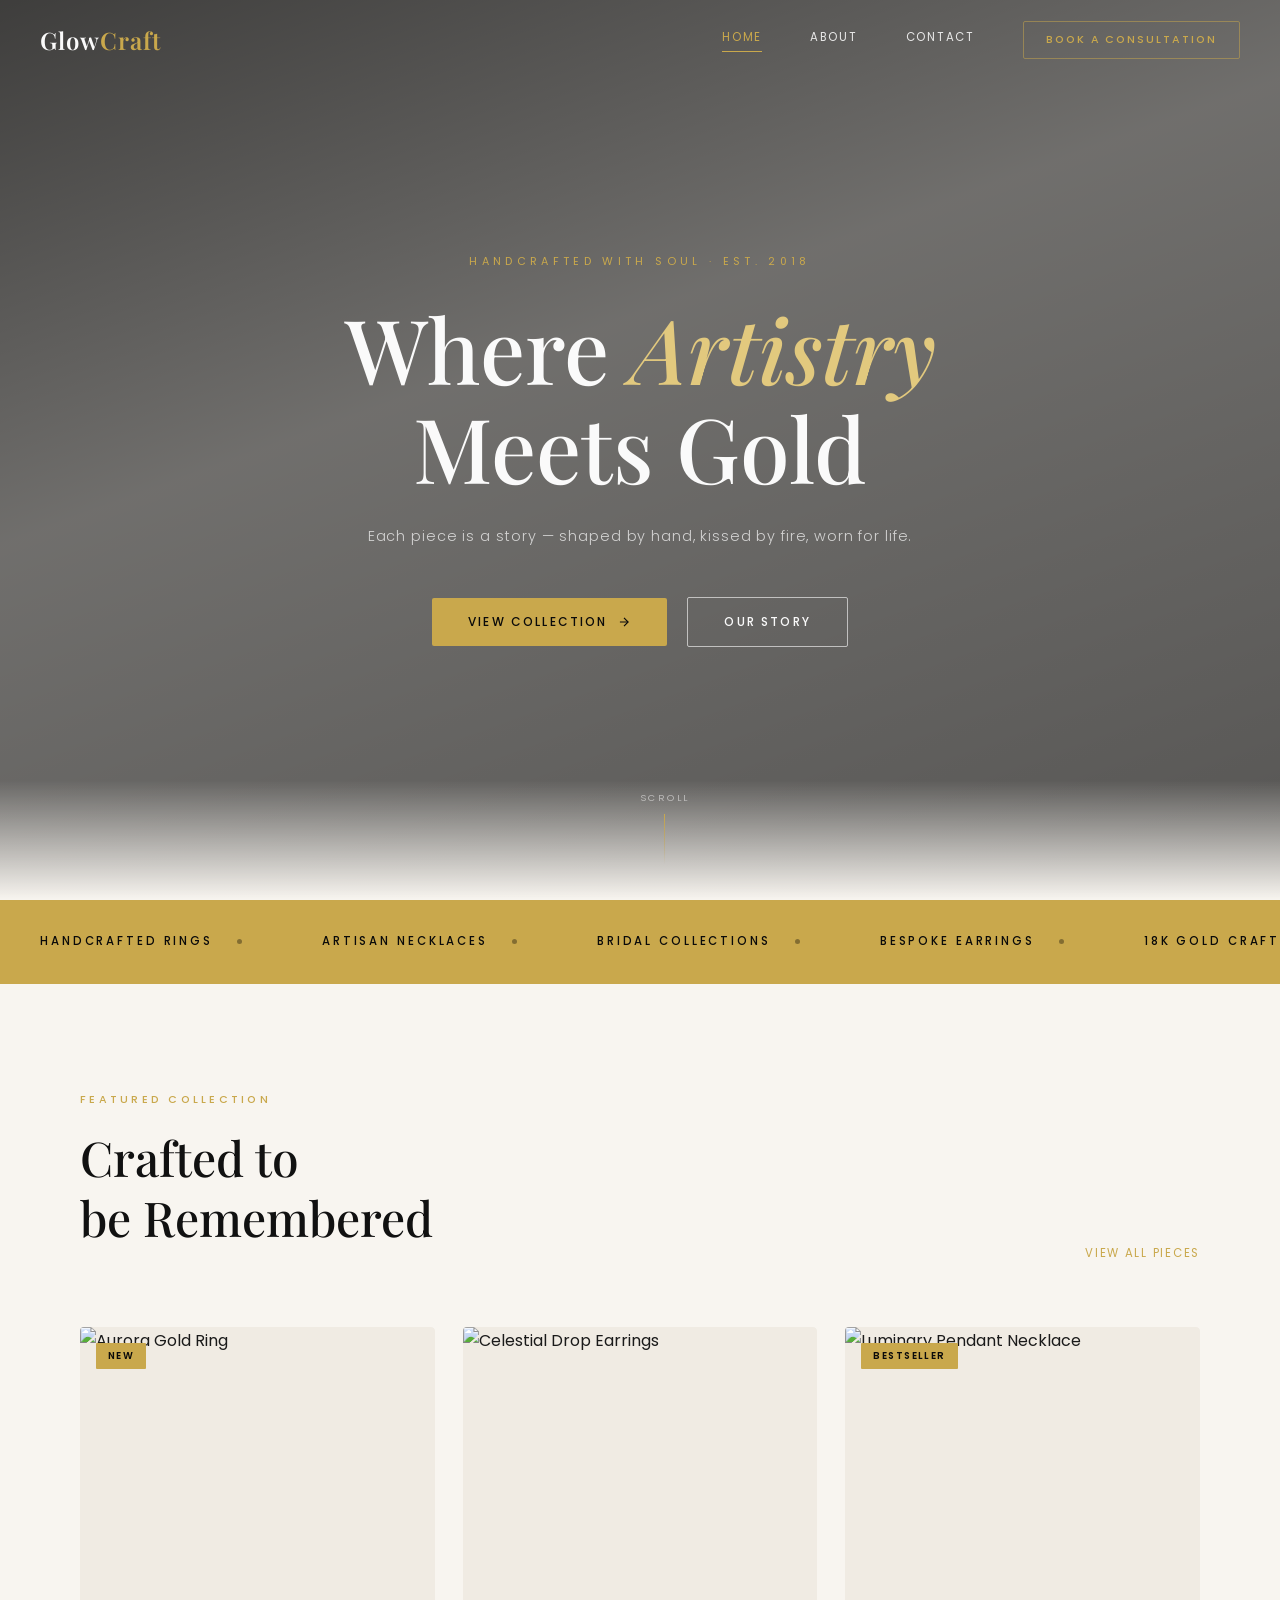
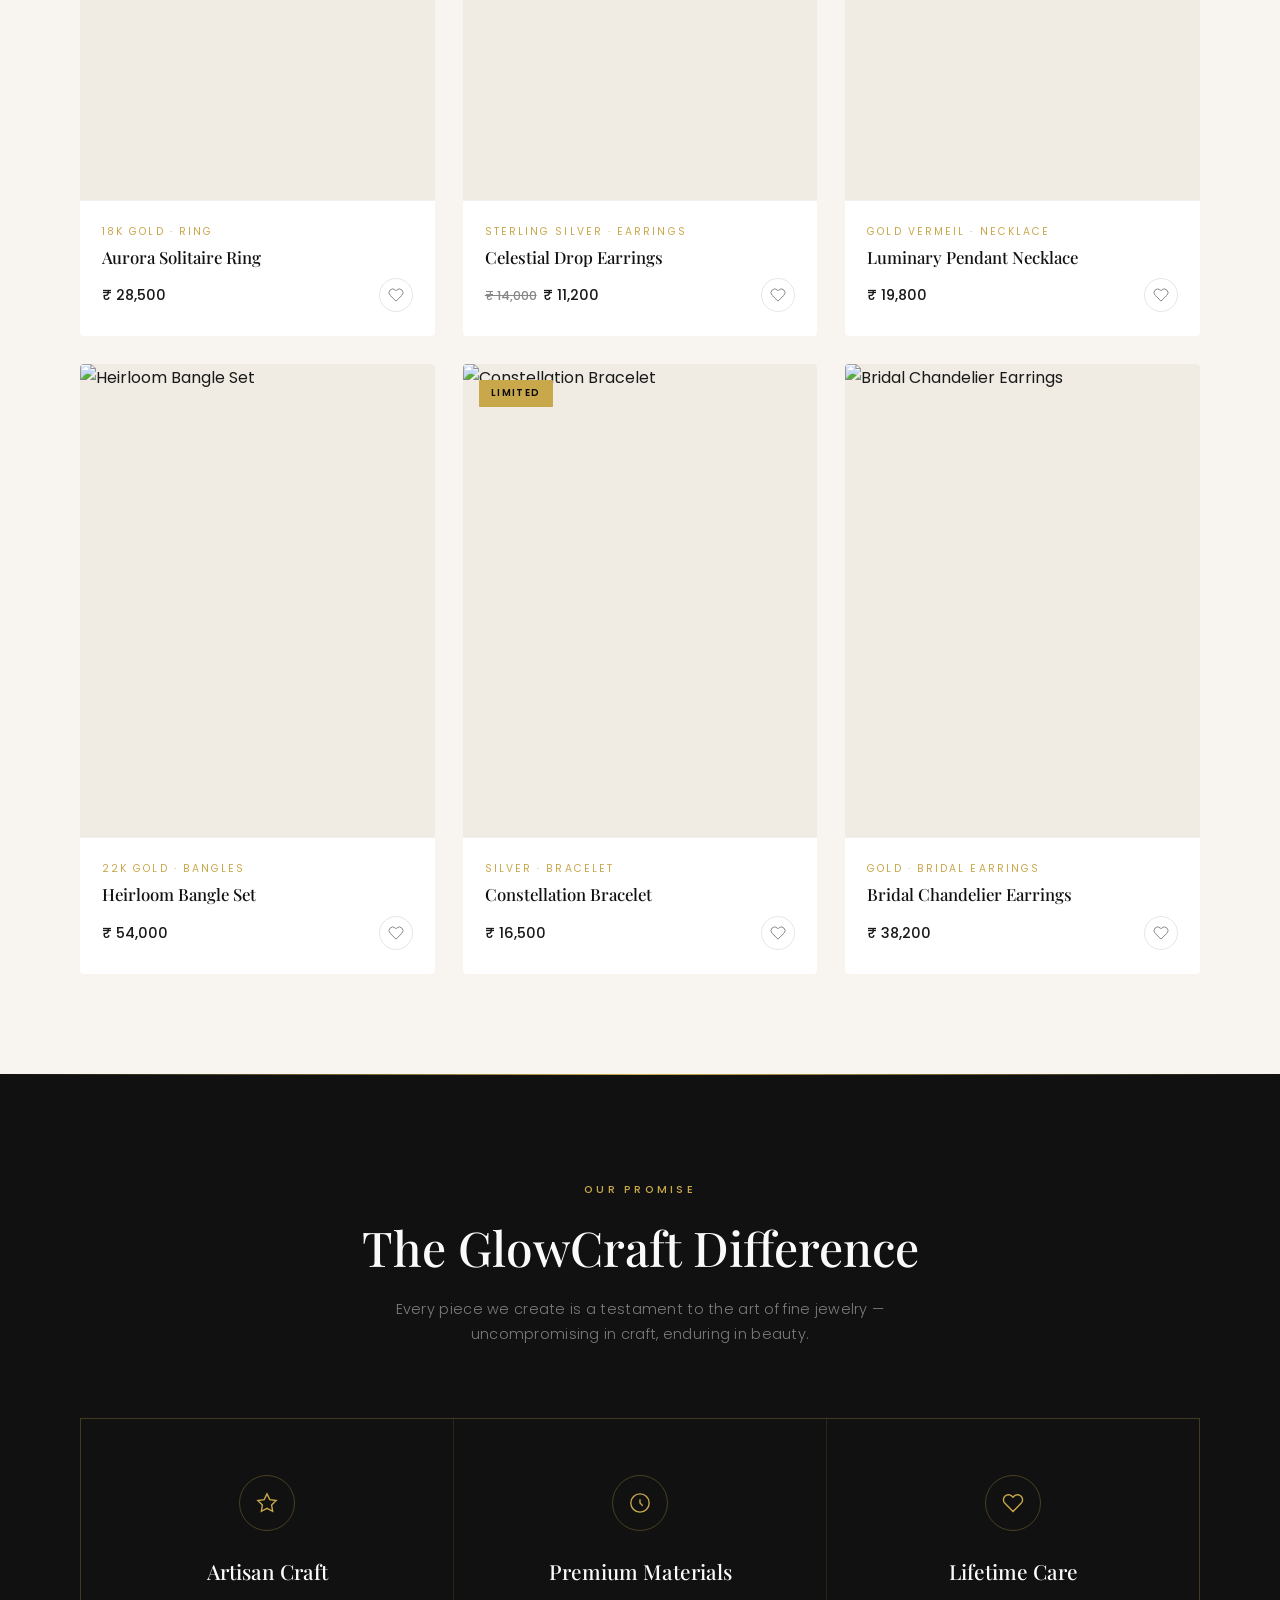
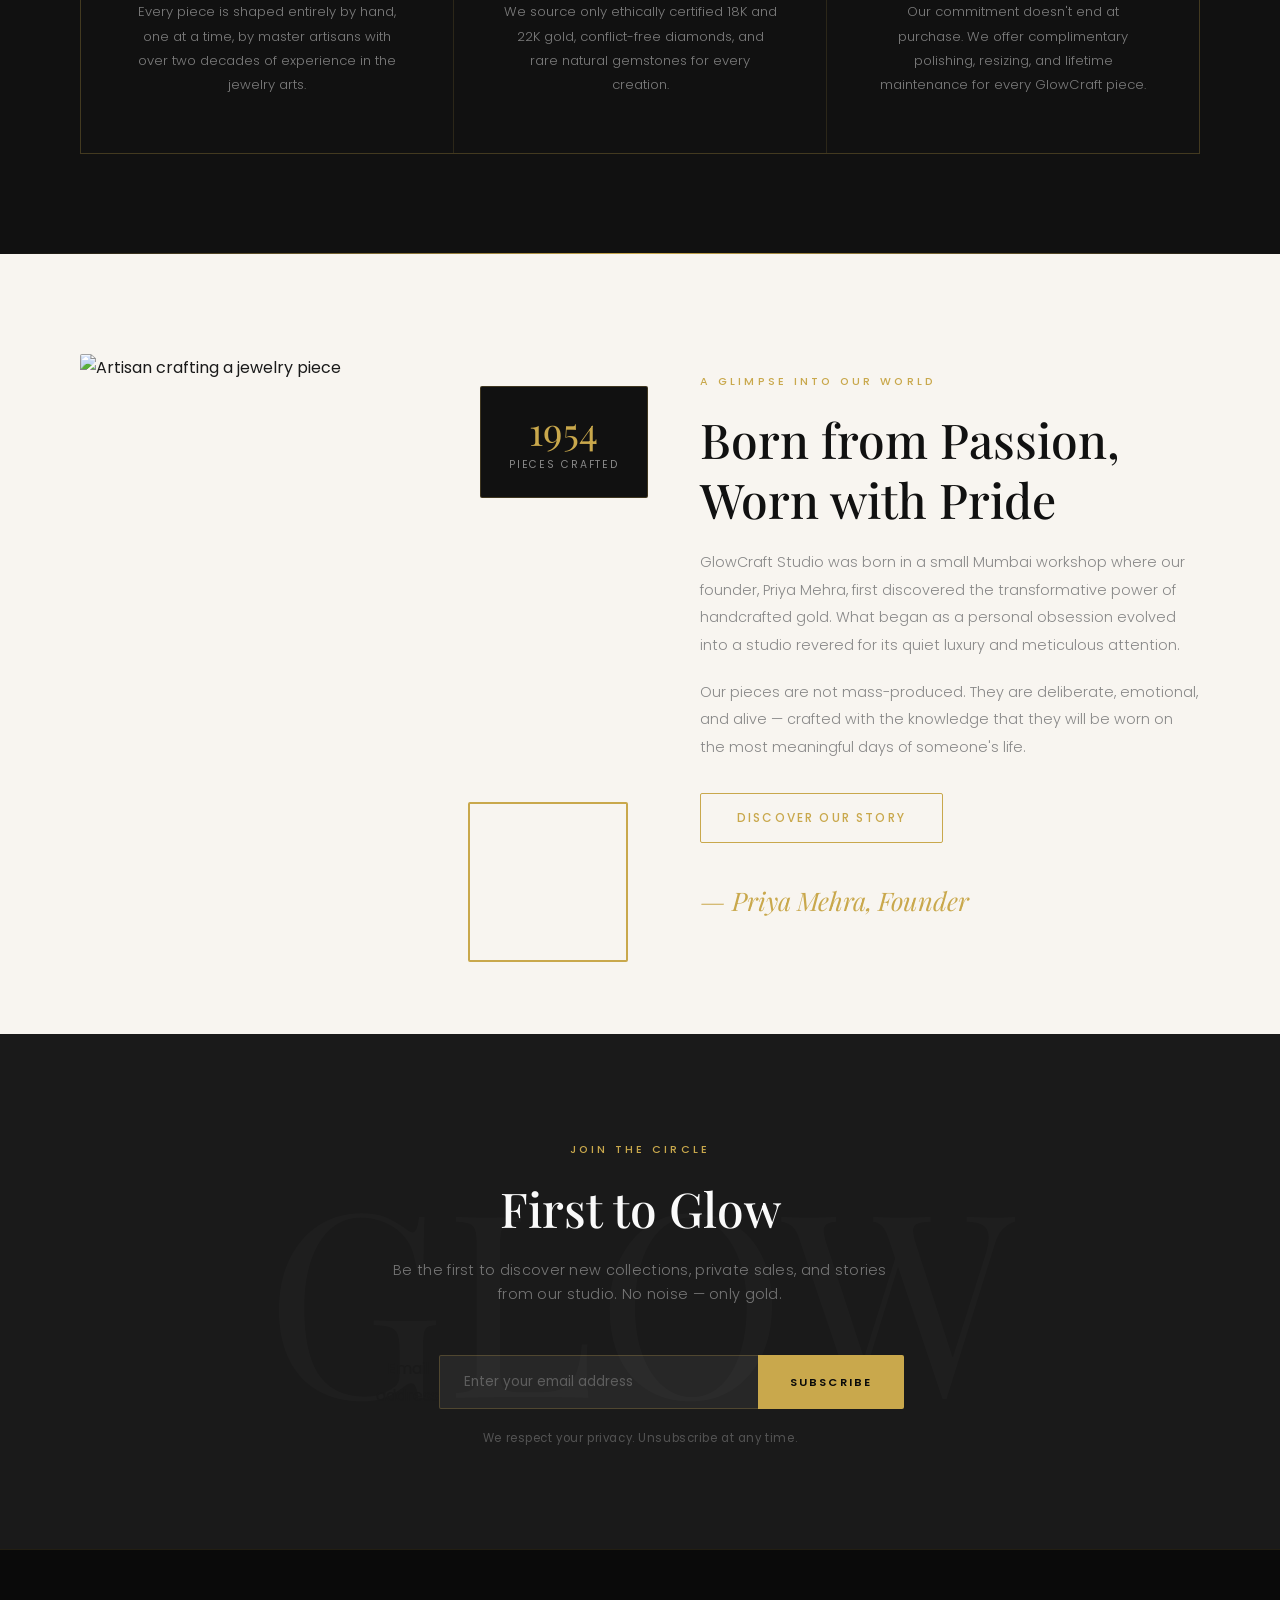
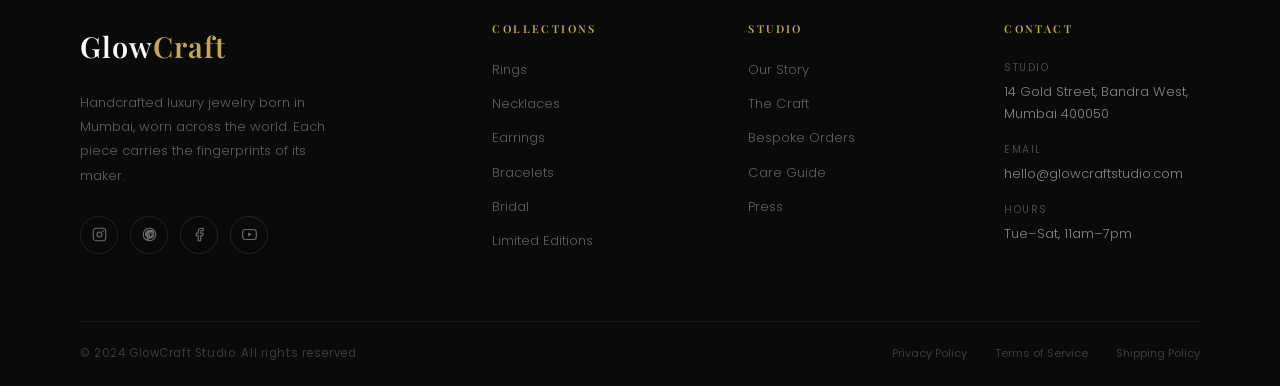
==== index.html @ 39af6536 "Add files via upload" ====
<!DOCTYPE html>
<html lang="en">
<head>
  <meta charset="UTF-8" />
  <meta name="viewport" content="width=device-width, initial-scale=1.0" />
  <meta name="description" content="GlowCraft Studio — Luxury handmade jewelry crafted with precision and passion." />
  <title>GlowCraft Studio — Handmade Luxury Jewelry</title>
  <link rel="preconnect" href="https://fonts.googleapis.com" />
  <link rel="preconnect" href="https://fonts.gstatic.com" crossorigin />
  <link href="https://fonts.googleapis.com/css2?family=Playfair+Display:ital,wght@0,400;0,500;0,600;0,700;1,400;1,500&family=Poppins:wght@200;300;400;500;600&display=swap" rel="stylesheet" />
  <link rel="stylesheet" href="style.css" />
</head>
<body>

  <!-- ─── Navbar ─── -->
  <nav class="navbar" role="navigation" aria-label="Main navigation">
    <a href="index.html" class="logo" aria-label="GlowCraft Studio home">
      Glow<span>Craft</span>
    </a>
    <div class="nav-links" role="menubar">
      <a href="index.html" class="nav-link" role="menuitem">Home</a>
      <a href="about.html" class="nav-link" role="menuitem">About</a>
      <a href="contact.html" class="nav-link" role="menuitem">Contact</a>
      <a href="contact.html" class="nav-cta">Book a Consultation</a>
    </div>
    <button class="menu-toggle" aria-label="Open menu" aria-expanded="false">
      <span></span><span></span><span></span>
    </button>
  </nav>

  <!-- Mobile Nav -->
  <div class="mobile-nav-overlay" aria-hidden="true"></div>
  <div class="mobile-nav" role="dialog" aria-label="Mobile navigation" aria-modal="true">
    <a href="index.html" class="mobile-nav-link">Home</a>
    <a href="about.html" class="mobile-nav-link">About</a>
    <a href="contact.html" class="mobile-nav-link">Contact</a>
    <a href="contact.html" class="btn btn-outline-gold" style="margin-top:12px"><span>Book a Consultation</span></a>
  </div>

  <!-- ─── Hero ─── -->
  <section class="hero" aria-label="Hero">
    <div class="hero-bg" role="img" aria-label="Luxury jewelry on dark background"></div>
    <div class="hero-overlay" aria-hidden="true"></div>
    <div class="hero-content">
      <span class="hero-eyebrow">Handcrafted with Soul · Est. 2018</span>
      <h1 class="hero-title">Where <em>Artistry</em><br>Meets Gold</h1>
      <p class="hero-sub">Each piece is a story — shaped by hand, kissed by fire, worn for life.</p>
      <div class="hero-actions">
        <a href="#products" class="btn btn-gold">
          <span>View Collection</span>
          <svg width="14" height="14" viewBox="0 0 24 24" fill="none" stroke="currentColor" stroke-width="2" aria-hidden="true"><line x1="5" y1="12" x2="19" y2="12"></line><polyline points="12 5 19 12 12 19"></polyline></svg>
        </a>
        <a href="about.html" class="btn btn-outline-white"><span>Our Story</span></a>
      </div>
    </div>
    <div class="hero-divider" aria-hidden="true"></div>
    <div class="scroll-indicator" aria-hidden="true">
      <span>Scroll</span>
      <div class="scroll-line"></div>
    </div>
  </section>

  <!-- ─── Marquee ─── -->
  <div class="marquee-section" aria-hidden="true">
    <div class="marquee-track">
      <span class="marquee-item">Handcrafted Rings <span class="marquee-dot"></span></span>
      <span class="marquee-item">Artisan Necklaces <span class="marquee-dot"></span></span>
      <span class="marquee-item">Bridal Collections <span class="marquee-dot"></span></span>
      <span class="marquee-item">Bespoke Earrings <span class="marquee-dot"></span></span>
      <span class="marquee-item">18K Gold Craftsmanship <span class="marquee-dot"></span></span>
      <span class="marquee-item">Sterling Silver Pieces <span class="marquee-dot"></span></span>
      <span class="marquee-item">Limited Editions <span class="marquee-dot"></span></span>
    </div>
  </div>

  <!-- ─── Featured Products ─── -->
  <section class="products" id="products" aria-labelledby="products-heading">
    <div class="container">
      <div class="products-header">
        <div>
          <span class="section-label reveal">Featured Collection</span>
          <h2 class="section-title reveal reveal-delay-1" id="products-heading">Crafted to<br>be Remembered</h2>
        </div>
        <a href="#" class="view-all reveal reveal-delay-2">View all pieces</a>
      </div>

      <div class="products-grid">

        <!-- Product 1 -->
        <article class="product-card reveal">
          <div class="product-img-wrap">
            <img src="https://images.unsplash.com/photo-1515562141207-7a88fb7ce338?w=600&q=80" alt="Aurora Gold Ring" loading="lazy" />
            <span class="product-badge">New</span>
            <div class="product-actions">
              <button class="product-action-btn">Quick View</button>
              <button class="product-action-btn">Add to Bag</button>
            </div>
          </div>
          <div class="product-info">
            <p class="product-category">18K Gold · Ring</p>
            <h3 class="product-name">Aurora Solitaire Ring</h3>
            <div class="product-footer">
              <span class="product-price">₹ 28,500</span>
              <button class="product-wishlist" aria-label="Add to wishlist">
                <svg width="16" height="16" viewBox="0 0 24 24" fill="none" stroke="currentColor" stroke-width="1.5" aria-hidden="true">
                  <path d="M20.84 4.61a5.5 5.5 0 0 0-7.78 0L12 5.67l-1.06-1.06a5.5 5.5 0 0 0-7.78 7.78l1.06 1.06L12 21.23l7.78-7.78 1.06-1.06a5.5 5.5 0 0 0 0-7.78z"></path>
                </svg>
              </button>
            </div>
          </div>
        </article>

        <!-- Product 2 -->
        <article class="product-card reveal reveal-delay-1">
          <div class="product-img-wrap">
            <img src="https://images.unsplash.com/photo-1599643478518-a784e5dc4c8f?w=600&q=80" alt="Celestial Drop Earrings" loading="lazy" />
            <div class="product-actions">
              <button class="product-action-btn">Quick View</button>
              <button class="product-action-btn">Add to Bag</button>
            </div>
          </div>
          <div class="product-info">
            <p class="product-category">Sterling Silver · Earrings</p>
            <h3 class="product-name">Celestial Drop Earrings</h3>
            <div class="product-footer">
              <span class="product-price">
                <span class="original">₹ 14,000</span>₹ 11,200
              </span>
              <button class="product-wishlist" aria-label="Add to wishlist">
                <svg width="16" height="16" viewBox="0 0 24 24" fill="none" stroke="currentColor" stroke-width="1.5" aria-hidden="true">
                  <path d="M20.84 4.61a5.5 5.5 0 0 0-7.78 0L12 5.67l-1.06-1.06a5.5 5.5 0 0 0-7.78 7.78l1.06 1.06L12 21.23l7.78-7.78 1.06-1.06a5.5 5.5 0 0 0 0-7.78z"></path>
                </svg>
              </button>
            </div>
          </div>
        </article>

        <!-- Product 3 -->
        <article class="product-card reveal reveal-delay-2">
          <div class="product-img-wrap">
            <img src="https://images.unsplash.com/photo-1535632066927-ab7c9ab60908?w=600&q=80" alt="Luminary Pendant Necklace" loading="lazy" />
            <span class="product-badge">Bestseller</span>
            <div class="product-actions">
              <button class="product-action-btn">Quick View</button>
              <button class="product-action-btn">Add to Bag</button>
            </div>
          </div>
          <div class="product-info">
            <p class="product-category">Gold Vermeil · Necklace</p>
            <h3 class="product-name">Luminary Pendant Necklace</h3>
            <div class="product-footer">
              <span class="product-price">₹ 19,800</span>
              <button class="product-wishlist" aria-label="Add to wishlist">
                <svg width="16" height="16" viewBox="0 0 24 24" fill="none" stroke="currentColor" stroke-width="1.5" aria-hidden="true">
                  <path d="M20.84 4.61a5.5 5.5 0 0 0-7.78 0L12 5.67l-1.06-1.06a5.5 5.5 0 0 0-7.78 7.78l1.06 1.06L12 21.23l7.78-7.78 1.06-1.06a5.5 5.5 0 0 0 0-7.78z"></path>
                </svg>
              </button>
            </div>
          </div>
        </article>

        <!-- Product 4 -->
        <article class="product-card reveal">
          <div class="product-img-wrap">
            <img src="https://images.unsplash.com/photo-1611591437281-460bfbe1220a?w=600&q=80" alt="Heirloom Bangle Set" loading="lazy" />
            <div class="product-actions">
              <button class="product-action-btn">Quick View</button>
              <button class="product-action-btn">Add to Bag</button>
            </div>
          </div>
          <div class="product-info">
            <p class="product-category">22K Gold · Bangles</p>
            <h3 class="product-name">Heirloom Bangle Set</h3>
            <div class="product-footer">
              <span class="product-price">₹ 54,000</span>
              <button class="product-wishlist" aria-label="Add to wishlist">
                <svg width="16" height="16" viewBox="0 0 24 24" fill="none" stroke="currentColor" stroke-width="1.5" aria-hidden="true">
                  <path d="M20.84 4.61a5.5 5.5 0 0 0-7.78 0L12 5.67l-1.06-1.06a5.5 5.5 0 0 0-7.78 7.78l1.06 1.06L12 21.23l7.78-7.78 1.06-1.06a5.5 5.5 0 0 0 0-7.78z"></path>
                </svg>
              </button>
            </div>
          </div>
        </article>

        <!-- Product 5 -->
        <article class="product-card reveal reveal-delay-1">
          <div class="product-img-wrap">
            <img src="https://images.unsplash.com/photo-1573408301185-9519f94816b5?w=600&q=80" alt="Constellation Bracelet" loading="lazy" />
            <span class="product-badge">Limited</span>
            <div class="product-actions">
              <button class="product-action-btn">Quick View</button>
              <button class="product-action-btn">Add to Bag</button>
            </div>
          </div>
          <div class="product-info">
            <p class="product-category">Silver · Bracelet</p>
            <h3 class="product-name">Constellation Bracelet</h3>
            <div class="product-footer">
              <span class="product-price">₹ 16,500</span>
              <button class="product-wishlist" aria-label="Add to wishlist">
                <svg width="16" height="16" viewBox="0 0 24 24" fill="none" stroke="currentColor" stroke-width="1.5" aria-hidden="true">
                  <path d="M20.84 4.61a5.5 5.5 0 0 0-7.78 0L12 5.67l-1.06-1.06a5.5 5.5 0 0 0-7.78 7.78l1.06 1.06L12 21.23l7.78-7.78 1.06-1.06a5.5 5.5 0 0 0 0-7.78z"></path>
                </svg>
              </button>
            </div>
          </div>
        </article>

        <!-- Product 6 -->
        <article class="product-card reveal reveal-delay-2">
          <div class="product-img-wrap">
            <img src="https://images.unsplash.com/photo-1602173574767-37ac01994b2a?w=600&q=80" alt="Bridal Chandelier Earrings" loading="lazy" />
            <div class="product-actions">
              <button class="product-action-btn">Quick View</button>
              <button class="product-action-btn">Add to Bag</button>
            </div>
          </div>
          <div class="product-info">
            <p class="product-category">Gold · Bridal Earrings</p>
            <h3 class="product-name">Bridal Chandelier Earrings</h3>
            <div class="product-footer">
              <span class="product-price">₹ 38,200</span>
              <button class="product-wishlist" aria-label="Add to wishlist">
                <svg width="16" height="16" viewBox="0 0 24 24" fill="none" stroke="currentColor" stroke-width="1.5" aria-hidden="true">
                  <path d="M20.84 4.61a5.5 5.5 0 0 0-7.78 0L12 5.67l-1.06-1.06a5.5 5.5 0 0 0-7.78 7.78l1.06 1.06L12 21.23l7.78-7.78 1.06-1.06a5.5 5.5 0 0 0 0-7.78z"></path>
                </svg>
              </button>
            </div>
          </div>
        </article>

      </div>
    </div>
  </section>

  <!-- ─── Brand Values ─── -->
  <section class="values" aria-labelledby="values-heading">
    <div class="container">
      <div class="values-intro reveal">
        <span class="section-label">Our Promise</span>
        <h2 class="section-title" id="values-heading">The GlowCraft Difference</h2>
        <p class="section-subtitle">Every piece we create is a testament to the art of fine jewelry — uncompromising in craft, enduring in beauty.</p>
      </div>

      <div class="values-grid">
        <div class="value-card reveal">
          <div class="value-icon" aria-hidden="true">
            <svg width="22" height="22" viewBox="0 0 24 24" fill="none" stroke="currentColor" stroke-width="1.5">
              <path d="M12 2l3.09 6.26L22 9.27l-5 4.87 1.18 6.88L12 17.77l-6.18 3.25L7 14.14 2 9.27l6.91-1.01L12 2z"></path>
            </svg>
          </div>
          <h3 class="value-title">Artisan Craft</h3>
          <p class="value-text">Every piece is shaped entirely by hand, one at a time, by master artisans with over two decades of experience in the jewelry arts.</p>
        </div>

        <div class="value-card reveal reveal-delay-1">
          <div class="value-icon" aria-hidden="true">
            <svg width="22" height="22" viewBox="0 0 24 24" fill="none" stroke="currentColor" stroke-width="1.5">
              <circle cx="12" cy="12" r="10"></circle>
              <path d="M12 8v4l3 3"></path>
            </svg>
          </div>
          <h3 class="value-title">Premium Materials</h3>
          <p class="value-text">We source only ethically certified 18K and 22K gold, conflict-free diamonds, and rare natural gemstones for every creation.</p>
        </div>

        <div class="value-card reveal reveal-delay-2">
          <div class="value-icon" aria-hidden="true">
            <svg width="22" height="22" viewBox="0 0 24 24" fill="none" stroke="currentColor" stroke-width="1.5">
              <path d="M20.84 4.61a5.5 5.5 0 0 0-7.78 0L12 5.67l-1.06-1.06a5.5 5.5 0 0 0-7.78 7.78l1.06 1.06L12 21.23l7.78-7.78 1.06-1.06a5.5 5.5 0 0 0 0-7.78z"></path>
            </svg>
          </div>
          <h3 class="value-title">Lifetime Care</h3>
          <p class="value-text">Our commitment doesn't end at purchase. We offer complimentary polishing, resizing, and lifetime maintenance for every GlowCraft piece.</p>
        </div>
      </div>
    </div>
  </section>

  <!-- ─── Story Section ─── -->
  <section class="story" aria-labelledby="story-heading">
    <div class="container">
      <div class="story-grid">
        <div class="story-image-wrap reveal">
          <img src="https://images.unsplash.com/photo-1584448097764-374f81551427?w=800&q=80" alt="Artisan crafting a jewelry piece" loading="lazy" />
          <div class="story-image-accent" aria-hidden="true"></div>
          <div class="story-stat-badge" aria-label="Over 3000 pieces crafted">
            <div class="stat-number" data-count="3000">0</div>
            <div class="stat-label">Pieces Crafted</div>
          </div>
        </div>
        <div class="story-content">
          <span class="section-label reveal">A Glimpse into Our World</span>
          <h2 class="section-title reveal reveal-delay-1" id="story-heading">Born from Passion,<br>Worn with Pride</h2>
          <p class="story-body reveal reveal-delay-2">GlowCraft Studio was born in a small Mumbai workshop where our founder, Priya Mehra, first discovered the transformative power of handcrafted gold. What began as a personal obsession evolved into a studio revered for its quiet luxury and meticulous attention.</p>
          <p class="story-body reveal reveal-delay-3">Our pieces are not mass-produced. They are deliberate, emotional, and alive — crafted with the knowledge that they will be worn on the most meaningful days of someone's life.</p>
          <a href="about.html" class="btn btn-outline-gold reveal reveal-delay-4" style="margin-top: 12px;"><span>Discover Our Story</span></a>
          <span class="story-signature reveal">— Priya Mehra, Founder</span>
        </div>
      </div>
    </div>
  </section>

  <!-- ─── Newsletter ─── -->
  <section class="newsletter" aria-labelledby="newsletter-heading">
    <div class="newsletter-bg-text" aria-hidden="true">GLOW</div>
    <div class="container">
      <span class="section-label reveal">Join the Circle</span>
      <h2 class="section-title reveal reveal-delay-1" id="newsletter-heading">First to Glow</h2>
      <p class="section-subtitle reveal reveal-delay-2">Be the first to discover new collections, private sales, and stories from our studio. No noise — only gold.</p>
      <form class="newsletter-form reveal reveal-delay-3" novalidate aria-label="Newsletter signup">
        <label for="nl-email" class="sr-only">Email address</label>
        <input type="email" id="nl-email" class="newsletter-input" placeholder="Enter your email address" required autocomplete="email" />
        <button type="submit" class="newsletter-btn">Subscribe</button>
      </form>
      <p class="newsletter-note reveal">We respect your privacy. Unsubscribe at any time.</p>
    </div>
  </section>

  <!-- ─── Footer ─── -->
  <footer role="contentinfo">
    <div class="container">
      <div class="footer-grid">

        <div class="footer-brand">
          <a href="index.html" class="logo">Glow<span>Craft</span></a>
          <p class="footer-brand-text">Handcrafted luxury jewelry born in Mumbai, worn across the world. Each piece carries the fingerprints of its maker.</p>
          <div class="social-links" aria-label="Social media links">
            <a href="#" class="social-link" aria-label="Instagram">
              <svg width="15" height="15" viewBox="0 0 24 24" fill="none" stroke="currentColor" stroke-width="1.8" aria-hidden="true"><rect x="2" y="2" width="20" height="20" rx="5" ry="5"></rect><circle cx="12" cy="12" r="4"></circle><circle cx="17.5" cy="6.5" r="0.5" fill="currentColor"></circle></svg>
            </a>
            <a href="#" class="social-link" aria-label="Pinterest">
              <svg width="15" height="15" viewBox="0 0 24 24" fill="none" stroke="currentColor" stroke-width="1.8" aria-hidden="true"><path d="M12 2C6.48 2 2 6.48 2 12c0 4.24 2.65 7.86 6.39 9.29-.09-.78-.17-1.98.03-2.82.19-.77 1.26-5.33 1.26-5.33s-.32-.64-.32-1.59c0-1.49.86-2.6 1.93-2.6.91 0 1.35.68 1.35 1.5 0 .91-.58 2.28-.88 3.55-.25 1.06.53 1.92 1.57 1.92 1.88 0 3.15-2.4 3.15-5.24 0-2.16-1.46-3.78-4.1-3.78-2.99 0-4.85 2.23-4.85 4.72 0 .86.25 1.46.64 1.93.18.21.2.3.14.55-.05.17-.15.59-.19.75-.06.25-.25.34-.46.24-1.34-.55-1.96-2.02-1.96-3.67 0-2.73 2.32-6.01 6.93-6.01 3.71 0 6.16 2.69 6.16 5.58 0 3.81-2.11 6.67-5.22 6.67-1.04 0-2.03-.56-2.36-1.21l-.65 2.49c-.24.9-.87 2.03-1.29 2.72C10.68 21.94 11.33 22 12 22c5.52 0 10-4.48 10-10S17.52 2 12 2z"/></svg>
            </a>
            <a href="#" class="social-link" aria-label="Facebook">
              <svg width="15" height="15" viewBox="0 0 24 24" fill="none" stroke="currentColor" stroke-width="1.8" aria-hidden="true"><path d="M18 2h-3a5 5 0 0 0-5 5v3H7v4h3v8h4v-8h3l1-4h-4V7a1 1 0 0 1 1-1h3z"></path></svg>
            </a>
            <a href="#" class="social-link" aria-label="YouTube">
              <svg width="15" height="15" viewBox="0 0 24 24" fill="none" stroke="currentColor" stroke-width="1.8" aria-hidden="true"><path d="M22.54 6.42a2.78 2.78 0 0 0-1.95-1.96C18.88 4 12 4 12 4s-6.88 0-8.59.46A2.78 2.78 0 0 0 1.46 6.42 29 29 0 0 0 1 12a29 29 0 0 0 .46 5.58A2.78 2.78 0 0 0 3.41 19.6C5.12 20 12 20 12 20s6.88 0 8.59-.46a2.78 2.78 0 0 0 1.95-1.95A29 29 0 0 0 23 12a29 29 0 0 0-.46-5.58z"></path><polygon points="9.75 15.02 15.5 12 9.75 8.98 9.75 15.02" fill="currentColor" stroke="none"></polygon></svg>
            </a>
          </div>
        </div>

        <div>
          <h4 class="footer-col-title">Collections</h4>
          <nav class="footer-links" aria-label="Collections">
            <a href="#" class="footer-link">Rings</a>
            <a href="#" class="footer-link">Necklaces</a>
            <a href="#" class="footer-link">Earrings</a>
            <a href="#" class="footer-link">Bracelets</a>
            <a href="#" class="footer-link">Bridal</a>
            <a href="#" class="footer-link">Limited Editions</a>
          </nav>
        </div>

        <div>
          <h4 class="footer-col-title">Studio</h4>
          <nav class="footer-links" aria-label="Studio pages">
            <a href="about.html" class="footer-link">Our Story</a>
            <a href="about.html" class="footer-link">The Craft</a>
            <a href="contact.html" class="footer-link">Bespoke Orders</a>
            <a href="contact.html" class="footer-link">Care Guide</a>
            <a href="#" class="footer-link">Press</a>
          </nav>
        </div>

        <div>
          <h4 class="footer-col-title">Contact</h4>
          <div class="footer-contact-item">
            <span class="footer-contact-label">Studio</span>
            <span class="footer-contact-value">14 Gold Street, Bandra West, Mumbai 400050</span>
          </div>
          <div class="footer-contact-item">
            <span class="footer-contact-label">Email</span>
            <span class="footer-contact-value">hello@glowcraftstudio.com</span>
          </div>
          <div class="footer-contact-item">
            <span class="footer-contact-label">Hours</span>
            <span class="footer-contact-value">Tue–Sat, 11am–7pm</span>
          </div>
        </div>

      </div>

      <div class="footer-bottom">
        <p class="footer-copy">&copy; 2024 GlowCraft Studio. All rights reserved.</p>
        <div class="footer-legal">
          <a href="#">Privacy Policy</a>
          <a href="#">Terms of Service</a>
          <a href="#">Shipping Policy</a>
        </div>
      </div>
    </div>
  </footer>

  <script src="script.js"></script>
</body>
</html>
---- style.css ----
/* ============================================
   GlowCraft Studio — Premium Jewelry Brand CSS
   ============================================ */

@import url('https://fonts.googleapis.com/css2?family=Playfair+Display:ital,wght@0,400;0,500;0,600;0,700;1,400;1,500&family=Poppins:wght@200;300;400;500;600&display=swap');

/* ─── CSS Variables ─── */
:root {
  --gold: #C9A84C;
  --gold-light: #E2C97E;
  --gold-pale: #F5EDD6;
  --black: #0A0A0A;
  --charcoal: #1A1A1A;
  --dark: #111111;
  --mid: #2C2C2C;
  --grey: #888888;
  --silver: #CCCCCC;
  --white: #FAFAFA;
  --pure-white: #FFFFFF;
  --off-white: #F8F5F0;

  --font-serif: 'Playfair Display', Georgia, serif;
  --font-sans: 'Poppins', sans-serif;

  --transition: 0.35s cubic-bezier(0.25, 0.46, 0.45, 0.94);
  --transition-fast: 0.2s ease;
  --transition-slow: 0.6s cubic-bezier(0.25, 0.46, 0.45, 0.94);

  --section-padding: 100px 0;
  --container-max: 1200px;
  --border-gold: 1px solid rgba(201,168,76,0.35);
}

/* ─── Reset & Base ─── */
*, *::before, *::after {
  margin: 0;
  padding: 0;
  box-sizing: border-box;
}

html {
  scroll-behavior: smooth;
  font-size: 16px;
}

body {
  font-family: var(--font-sans);
  background-color: var(--off-white);
  color: var(--charcoal);
  line-height: 1.7;
  overflow-x: hidden;
  -webkit-font-smoothing: antialiased;
}

img {
  display: block;
  max-width: 100%;
}

a {
  text-decoration: none;
  color: inherit;
}

ul { list-style: none; }

button {
  cursor: pointer;
  font-family: var(--font-sans);
  border: none;
  outline: none;
  background: none;
}

/* ─── Container ─── */
.container {
  max-width: var(--container-max);
  margin: 0 auto;
  padding: 0 40px;
}

/* ─── Typography ─── */
h1, h2, h3, h4 {
  font-family: var(--font-serif);
  line-height: 1.2;
  font-weight: 500;
}

.section-label {
  font-family: var(--font-sans);
  font-size: 0.68rem;
  font-weight: 500;
  letter-spacing: 0.3em;
  text-transform: uppercase;
  color: var(--gold);
  display: inline-block;
  margin-bottom: 18px;
}

.section-title {
  font-family: var(--font-serif);
  font-size: clamp(2rem, 4vw, 3rem);
  color: var(--dark);
  margin-bottom: 20px;
  line-height: 1.25;
}

.section-subtitle {
  font-size: 0.9rem;
  color: var(--grey);
  font-weight: 300;
  letter-spacing: 0.02em;
  max-width: 520px;
}

/* ─── Buttons ─── */
.btn {
  display: inline-flex;
  align-items: center;
  gap: 10px;
  padding: 14px 36px;
  border-radius: 2px;
  font-family: var(--font-sans);
  font-size: 0.75rem;
  font-weight: 500;
  letter-spacing: 0.18em;
  text-transform: uppercase;
  transition: var(--transition);
  position: relative;
  overflow: hidden;
}

.btn::before {
  content: '';
  position: absolute;
  inset: 0;
  transform: translateX(-101%);
  transition: transform var(--transition);
}

.btn:hover::before { transform: translateX(0); }

.btn-gold {
  background: var(--gold);
  color: var(--black);
}

.btn-gold::before { background: var(--gold-light); }

.btn-gold:hover { color: var(--black); }

.btn-outline-gold {
  border: 1px solid var(--gold);
  color: var(--gold);
  background: transparent;
}

.btn-outline-gold::before { background: var(--gold); }

.btn-outline-gold:hover { color: var(--black); }

.btn-outline-white {
  border: 1px solid rgba(255,255,255,0.6);
  color: var(--white);
  background: transparent;
}

.btn-outline-white::before { background: rgba(255,255,255,0.15); }

.btn span { position: relative; z-index: 1; }
.btn svg { position: relative; z-index: 1; }

/* ─── Scroll Reveal ─── */
.reveal {
  opacity: 0;
  transform: translateY(40px);
  transition: opacity 0.8s ease, transform 0.8s ease;
}

.reveal.visible {
  opacity: 1;
  transform: translateY(0);
}

.reveal-delay-1 { transition-delay: 0.1s; }
.reveal-delay-2 { transition-delay: 0.2s; }
.reveal-delay-3 { transition-delay: 0.3s; }
.reveal-delay-4 { transition-delay: 0.4s; }

/* ─── Navbar ─── */
.navbar {
  position: fixed;
  top: 0;
  left: 0;
  right: 0;
  z-index: 1000;
  padding: 0 40px;
  height: 80px;
  display: flex;
  align-items: center;
  justify-content: space-between;
  transition: background var(--transition), box-shadow var(--transition), height var(--transition);
  background: transparent;
}

.navbar.scrolled {
  background: rgba(10,10,10,0.97);
  backdrop-filter: blur(20px);
  -webkit-backdrop-filter: blur(20px);
  box-shadow: 0 1px 0 rgba(201,168,76,0.2);
  height: 68px;
}

.navbar.light-nav {
  background: rgba(248,245,240,0.98);
  backdrop-filter: blur(20px);
  -webkit-backdrop-filter: blur(20px);
  box-shadow: 0 1px 0 rgba(201,168,76,0.15);
}

.navbar.light-nav .nav-link { color: var(--charcoal); }
.navbar.light-nav .nav-link::after { background: var(--gold); }
.navbar.light-nav .logo { color: var(--dark); }
.navbar.light-nav .logo span { color: var(--gold); }
.navbar.light-nav .nav-cta { border-color: var(--gold); color: var(--gold); }
.navbar.light-nav .nav-cta:hover { background: var(--gold); color: var(--black); }
.navbar.light-nav .menu-toggle span { background: var(--charcoal); }

.logo {
  font-family: var(--font-serif);
  font-size: 1.5rem;
  font-weight: 600;
  color: var(--white);
  letter-spacing: 0.04em;
  transition: color var(--transition);
}

.logo span { color: var(--gold); }

.nav-links {
  display: flex;
  align-items: center;
  gap: 48px;
}

.nav-link {
  font-size: 0.72rem;
  font-weight: 400;
  letter-spacing: 0.15em;
  text-transform: uppercase;
  color: rgba(255,255,255,0.85);
  position: relative;
  padding-bottom: 4px;
  transition: color var(--transition);
}

.nav-link::after {
  content: '';
  position: absolute;
  bottom: 0;
  left: 0;
  width: 0;
  height: 1px;
  background: var(--gold);
  transition: width var(--transition);
}

.nav-link:hover { color: var(--gold); }
.nav-link:hover::after,
.nav-link.active::after { width: 100%; }
.nav-link.active { color: var(--gold); }

.nav-cta {
  font-size: 0.68rem;
  font-weight: 500;
  letter-spacing: 0.18em;
  text-transform: uppercase;
  color: var(--gold);
  border: 1px solid rgba(201,168,76,0.5);
  padding: 9px 22px;
  border-radius: 2px;
  transition: var(--transition);
}

.nav-cta:hover {
  background: var(--gold);
  color: var(--black);
  border-color: var(--gold);
}

.menu-toggle {
  display: none;
  flex-direction: column;
  gap: 5px;
  cursor: pointer;
  padding: 4px;
}

.menu-toggle span {
  width: 26px;
  height: 1.5px;
  background: var(--white);
  transition: var(--transition);
  display: block;
}

.menu-toggle.active span:nth-child(1) { transform: rotate(45deg) translate(4.5px, 4.5px); }
.menu-toggle.active span:nth-child(2) { opacity: 0; transform: scaleX(0); }
.menu-toggle.active span:nth-child(3) { transform: rotate(-45deg) translate(4.5px, -4.5px); }

/* ─── Mobile Nav ─── */
.mobile-nav {
  position: fixed;
  top: 0;
  right: -100%;
  width: 320px;
  height: 100vh;
  background: var(--dark);
  z-index: 999;
  display: flex;
  flex-direction: column;
  justify-content: center;
  align-items: center;
  gap: 36px;
  transition: right var(--transition-slow);
  border-left: 1px solid rgba(201,168,76,0.2);
}

.mobile-nav.open { right: 0; }

.mobile-nav-overlay {
  position: fixed;
  inset: 0;
  background: rgba(0,0,0,0.7);
  z-index: 998;
  opacity: 0;
  pointer-events: none;
  transition: opacity var(--transition);
}

.mobile-nav-overlay.open {
  opacity: 1;
  pointer-events: all;
}

.mobile-nav-link {
  font-family: var(--font-serif);
  font-size: 1.6rem;
  color: var(--white);
  letter-spacing: 0.05em;
  transition: color var(--transition);
}

.mobile-nav-link:hover { color: var(--gold); }

/* ─── Hero ─── */
.hero {
  position: relative;
  height: 100vh;
  min-height: 700px;
  display: flex;
  align-items: center;
  justify-content: center;
  overflow: hidden;
}

.hero-bg {
  position: absolute;
  inset: 0;
  background-image: url('https://images.unsplash.com/photo-1599643478518-a784e5dc4c8f?w=1800&q=80');
  background-size: cover;
  background-position: center;
  transform: scale(1.05);
  transition: transform 8s ease;
}

.hero-bg.loaded { transform: scale(1); }

.hero-overlay {
  position: absolute;
  inset: 0;
  background: linear-gradient(
    160deg,
    rgba(0,0,0,0.75) 0%,
    rgba(0,0,0,0.55) 40%,
    rgba(0,0,0,0.65) 100%
  );
}

.hero-content {
  position: relative;
  z-index: 2;
  text-align: center;
  max-width: 820px;
  padding: 0 24px;
}

.hero-eyebrow {
  font-size: 0.68rem;
  font-weight: 400;
  letter-spacing: 0.4em;
  text-transform: uppercase;
  color: var(--gold);
  display: block;
  margin-bottom: 28px;
  opacity: 0;
  transform: translateY(20px);
  animation: fadeUp 1s 0.3s forwards;
}

.hero-title {
  font-family: var(--font-serif);
  font-size: clamp(3rem, 7vw, 6rem);
  font-weight: 500;
  color: var(--white);
  line-height: 1.1;
  margin-bottom: 28px;
  opacity: 0;
  transform: translateY(30px);
  animation: fadeUp 1s 0.5s forwards;
}

.hero-title em {
  font-style: italic;
  color: var(--gold-light);
}

.hero-sub {
  font-size: 0.9rem;
  font-weight: 300;
  color: rgba(255,255,255,0.7);
  letter-spacing: 0.06em;
  margin-bottom: 48px;
  opacity: 0;
  transform: translateY(20px);
  animation: fadeUp 1s 0.7s forwards;
}

.hero-actions {
  display: flex;
  align-items: center;
  justify-content: center;
  gap: 20px;
  flex-wrap: wrap;
  opacity: 0;
  transform: translateY(20px);
  animation: fadeUp 1s 0.9s forwards;
}

.hero-divider {
  position: absolute;
  bottom: 0;
  left: 0;
  right: 0;
  height: 120px;
  background: linear-gradient(to bottom, transparent, var(--off-white));
  pointer-events: none;
  z-index: 3;
}

.scroll-indicator {
  position: absolute;
  bottom: 36px;
  left: 50%;
  transform: translateX(-50%);
  z-index: 4;
  display: flex;
  flex-direction: column;
  align-items: center;
  gap: 8px;
  opacity: 0;
  animation: fadeUp 1s 1.2s forwards;
}

.scroll-indicator span {
  font-size: 0.6rem;
  letter-spacing: 0.25em;
  text-transform: uppercase;
  color: rgba(255,255,255,0.5);
}

.scroll-line {
  width: 1px;
  height: 50px;
  background: linear-gradient(to bottom, var(--gold), transparent);
  animation: scrollPulse 2s ease-in-out infinite;
}

/* ─── Featured Products ─── */
.products {
  padding: var(--section-padding);
  background: var(--off-white);
}

.products-header {
  display: flex;
  align-items: flex-end;
  justify-content: space-between;
  margin-bottom: 60px;
}

.products-header .view-all {
  font-size: 0.72rem;
  letter-spacing: 0.15em;
  text-transform: uppercase;
  color: var(--gold);
  position: relative;
  padding-bottom: 3px;
}

.products-header .view-all::after {
  content: '';
  position: absolute;
  bottom: 0;
  left: 0;
  width: 0;
  height: 1px;
  background: var(--gold);
  transition: width var(--transition);
}

.products-header .view-all:hover::after { width: 100%; }

.products-grid {
  display: grid;
  grid-template-columns: repeat(3, 1fr);
  gap: 28px;
}

.product-card {
  background: var(--pure-white);
  border-radius: 4px;
  overflow: hidden;
  position: relative;
  transition: transform var(--transition), box-shadow var(--transition);
  cursor: pointer;
  group: true;
}

.product-card:hover {
  transform: translateY(-8px);
  box-shadow: 0 30px 60px rgba(0,0,0,0.12), 0 0 0 1px rgba(201,168,76,0.15);
}

.product-img-wrap {
  position: relative;
  overflow: hidden;
  aspect-ratio: 3/4;
  background: #f0ebe3;
}

.product-img-wrap img {
  width: 100%;
  height: 100%;
  object-fit: cover;
  transition: transform 0.7s cubic-bezier(0.25, 0.46, 0.45, 0.94);
}

.product-card:hover .product-img-wrap img {
  transform: scale(1.08);
}

.product-badge {
  position: absolute;
  top: 16px;
  left: 16px;
  background: var(--gold);
  color: var(--black);
  font-size: 0.6rem;
  font-weight: 600;
  letter-spacing: 0.15em;
  text-transform: uppercase;
  padding: 5px 12px;
  border-radius: 1px;
  z-index: 2;
}

.product-actions {
  position: absolute;
  bottom: -60px;
  left: 0;
  right: 0;
  display: flex;
  justify-content: center;
  gap: 10px;
  padding: 0 20px 20px;
  transition: bottom var(--transition);
  z-index: 2;
}

.product-card:hover .product-actions {
  bottom: 0;
}

.product-action-btn {
  background: rgba(10,10,10,0.88);
  color: var(--white);
  border: none;
  padding: 10px 20px;
  font-size: 0.68rem;
  font-weight: 500;
  letter-spacing: 0.12em;
  text-transform: uppercase;
  cursor: pointer;
  font-family: var(--font-sans);
  border-radius: 2px;
  transition: background var(--transition);
  backdrop-filter: blur(4px);
}

.product-action-btn:hover { background: var(--gold); color: var(--black); }

.product-info {
  padding: 22px 22px 24px;
  border-top: 1px solid rgba(0,0,0,0.06);
}

.product-category {
  font-size: 0.65rem;
  letter-spacing: 0.2em;
  text-transform: uppercase;
  color: var(--gold);
  margin-bottom: 6px;
}

.product-name {
  font-family: var(--font-serif);
  font-size: 1.05rem;
  font-weight: 500;
  color: var(--dark);
  margin-bottom: 10px;
  line-height: 1.3;
}

.product-footer {
  display: flex;
  align-items: center;
  justify-content: space-between;
}

.product-price {
  font-size: 0.9rem;
  font-weight: 500;
  color: var(--charcoal);
}

.product-price .original {
  font-size: 0.78rem;
  color: var(--grey);
  text-decoration: line-through;
  margin-right: 6px;
}

.product-wishlist {
  width: 34px;
  height: 34px;
  border-radius: 50%;
  border: 1px solid rgba(0,0,0,0.1);
  display: flex;
  align-items: center;
  justify-content: center;
  cursor: pointer;
  transition: var(--transition);
  background: transparent;
  color: var(--grey);
}

.product-wishlist:hover {
  border-color: var(--gold);
  color: var(--gold);
  background: rgba(201,168,76,0.08);
}

/* ─── Brand Values ─── */
.values {
  padding: var(--section-padding);
  background: var(--dark);
  position: relative;
  overflow: hidden;
}

.values::before {
  content: '';
  position: absolute;
  top: 0; left: 0; right: 0;
  height: 1px;
  background: linear-gradient(90deg, transparent, var(--gold), transparent);
}

.values::after {
  content: '';
  position: absolute;
  bottom: 0; left: 0; right: 0;
  height: 1px;
  background: linear-gradient(90deg, transparent, var(--gold), transparent);
}

.values-intro {
  text-align: center;
  margin-bottom: 72px;
}

.values-intro .section-title { color: var(--white); }
.values-intro .section-subtitle { color: rgba(255,255,255,0.45); margin: 0 auto; }

.values-grid {
  display: grid;
  grid-template-columns: repeat(3, 1fr);
  gap: 1px;
  background: rgba(201,168,76,0.15);
  border: 1px solid rgba(201,168,76,0.15);
}

.value-card {
  background: var(--dark);
  padding: 56px 48px;
  text-align: center;
  position: relative;
  overflow: hidden;
  transition: background var(--transition);
}

.value-card::before {
  content: '';
  position: absolute;
  top: 0; left: 50%; transform: translateX(-50%);
  width: 0;
  height: 2px;
  background: var(--gold);
  transition: width var(--transition-slow);
}

.value-card:hover::before { width: 60%; }
.value-card:hover { background: rgba(201,168,76,0.04); }

.value-icon {
  width: 56px;
  height: 56px;
  margin: 0 auto 28px;
  display: flex;
  align-items: center;
  justify-content: center;
  border: 1px solid rgba(201,168,76,0.3);
  border-radius: 50%;
  color: var(--gold);
}

.value-title {
  font-family: var(--font-serif);
  font-size: 1.3rem;
  color: var(--white);
  margin-bottom: 16px;
  font-weight: 500;
}

.value-text {
  font-size: 0.82rem;
  color: rgba(255,255,255,0.45);
  line-height: 1.85;
  font-weight: 300;
}

/* ─── Collections Marquee ─── */
.marquee-section {
  padding: 32px 0;
  background: var(--gold);
  overflow: hidden;
}

.marquee-track {
  display: flex;
  gap: 0;
  animation: marquee 20s linear infinite;
  white-space: nowrap;
}

.marquee-item {
  display: inline-flex;
  align-items: center;
  gap: 24px;
  padding: 0 40px;
  font-size: 0.72rem;
  font-weight: 500;
  letter-spacing: 0.25em;
  text-transform: uppercase;
  color: var(--black);
}

.marquee-dot {
  width: 5px;
  height: 5px;
  border-radius: 50%;
  background: rgba(0,0,0,0.35);
}

/* ─── Story Section ─── */
.story {
  padding: var(--section-padding);
  background: var(--off-white);
}

.story-grid {
  display: grid;
  grid-template-columns: 1fr 1fr;
  gap: 80px;
  align-items: center;
}

.story-image-wrap {
  position: relative;
}

.story-image-wrap img {
  width: 100%;
  height: 580px;
  object-fit: cover;
  border-radius: 2px;
}

.story-image-accent {
  position: absolute;
  bottom: -28px;
  right: -28px;
  width: 160px;
  height: 160px;
  border: 2px solid var(--gold);
  border-radius: 2px;
  z-index: -1;
}

.story-stat-badge {
  position: absolute;
  top: 32px;
  right: -48px;
  background: var(--dark);
  border: 1px solid rgba(201,168,76,0.25);
  padding: 24px 28px;
  text-align: center;
  border-radius: 2px;
}

.story-stat-badge .stat-number {
  font-family: var(--font-serif);
  font-size: 2.4rem;
  color: var(--gold);
  line-height: 1;
}

.story-stat-badge .stat-label {
  font-size: 0.65rem;
  letter-spacing: 0.18em;
  text-transform: uppercase;
  color: rgba(255,255,255,0.5);
  margin-top: 6px;
}

.story-content { padding-left: 20px; }

.story-body {
  font-size: 0.9rem;
  color: var(--grey);
  line-height: 1.9;
  font-weight: 300;
  margin-bottom: 20px;
}

.story-signature {
  font-family: var(--font-serif);
  font-size: 1.6rem;
  font-style: italic;
  color: var(--gold);
  margin-top: 36px;
  display: block;
}

/* ─── Newsletter ─── */
.newsletter {
  padding: var(--section-padding);
  background: var(--charcoal);
  text-align: center;
  position: relative;
  overflow: hidden;
}

.newsletter-bg-text {
  position: absolute;
  top: 50%;
  left: 50%;
  transform: translate(-50%, -50%);
  font-family: var(--font-serif);
  font-size: 20vw;
  color: rgba(255,255,255,0.02);
  white-space: nowrap;
  pointer-events: none;
  user-select: none;
}

.newsletter .section-title { color: var(--white); }
.newsletter .section-subtitle { color: rgba(255,255,255,0.4); margin: 0 auto 48px; }

.newsletter-form {
  display: flex;
  justify-content: center;
  gap: 0;
  max-width: 520px;
  margin: 0 auto;
  position: relative;
  z-index: 1;
}

.newsletter-input {
  flex: 1;
  padding: 16px 24px;
  background: rgba(255,255,255,0.06);
  border: 1px solid rgba(201,168,76,0.25);
  border-right: none;
  border-radius: 2px 0 0 2px;
  font-family: var(--font-sans);
  font-size: 0.85rem;
  color: var(--white);
  outline: none;
  transition: border-color var(--transition);
}

.newsletter-input::placeholder { color: rgba(255,255,255,0.25); }

.newsletter-input:focus {
  border-color: rgba(201,168,76,0.6);
  background: rgba(255,255,255,0.09);
}

.newsletter-btn {
  padding: 16px 32px;
  background: var(--gold);
  color: var(--black);
  border: none;
  border-radius: 0 2px 2px 0;
  font-family: var(--font-sans);
  font-size: 0.7rem;
  font-weight: 600;
  letter-spacing: 0.18em;
  text-transform: uppercase;
  cursor: pointer;
  transition: background var(--transition);
  white-space: nowrap;
}

.newsletter-btn:hover { background: var(--gold-light); }

.newsletter-note {
  font-size: 0.72rem;
  color: rgba(255,255,255,0.25);
  margin-top: 20px;
  letter-spacing: 0.05em;
  position: relative;
  z-index: 1;
}

/* ─── Footer ─── */
footer {
  background: var(--black);
  padding: 72px 0 0;
  border-top: 1px solid rgba(201,168,76,0.12);
}

.footer-grid {
  display: grid;
  grid-template-columns: 1.8fr 1fr 1fr 1fr;
  gap: 60px;
  padding-bottom: 60px;
}

.footer-brand .logo {
  font-size: 1.8rem;
  display: inline-block;
  margin-bottom: 20px;
}

.footer-brand-text {
  font-size: 0.82rem;
  color: rgba(255,255,255,0.35);
  line-height: 1.85;
  font-weight: 300;
  margin-bottom: 28px;
  max-width: 260px;
}

.social-links {
  display: flex;
  gap: 12px;
}

.social-link {
  width: 38px;
  height: 38px;
  border: 1px solid rgba(255,255,255,0.1);
  border-radius: 50%;
  display: flex;
  align-items: center;
  justify-content: center;
  color: rgba(255,255,255,0.4);
  transition: var(--transition);
}

.social-link:hover {
  border-color: var(--gold);
  color: var(--gold);
  background: rgba(201,168,76,0.08);
}

.footer-col-title {
  font-size: 0.68rem;
  font-weight: 600;
  letter-spacing: 0.22em;
  text-transform: uppercase;
  color: var(--gold);
  margin-bottom: 24px;
}

.footer-links {
  display: flex;
  flex-direction: column;
  gap: 12px;
}

.footer-link {
  font-size: 0.82rem;
  color: rgba(255,255,255,0.35);
  transition: color var(--transition);
  font-weight: 300;
}

.footer-link:hover { color: var(--white); }

.footer-contact-item {
  display: flex;
  flex-direction: column;
  margin-bottom: 16px;
}

.footer-contact-label {
  font-size: 0.65rem;
  letter-spacing: 0.15em;
  text-transform: uppercase;
  color: rgba(255,255,255,0.25);
  margin-bottom: 4px;
}

.footer-contact-value {
  font-size: 0.82rem;
  color: rgba(255,255,255,0.5);
  font-weight: 300;
}

.footer-bottom {
  border-top: 1px solid rgba(255,255,255,0.06);
  padding: 22px 0;
  display: flex;
  align-items: center;
  justify-content: space-between;
}

.footer-copy {
  font-size: 0.72rem;
  color: rgba(255,255,255,0.2);
  letter-spacing: 0.05em;
}

.footer-legal {
  display: flex;
  gap: 28px;
}

.footer-legal a {
  font-size: 0.7rem;
  color: rgba(255,255,255,0.2);
  transition: color var(--transition);
}

.footer-legal a:hover { color: var(--gold); }

/* ─── Page Hero (About, Contact) ─── */
.page-hero {
  height: 62vh;
  min-height: 420px;
  position: relative;
  display: flex;
  align-items: center;
  justify-content: center;
  overflow: hidden;
}

.page-hero-bg {
  position: absolute;
  inset: 0;
  background-size: cover;
  background-position: center;
  filter: brightness(0.45);
}

.page-hero-content {
  position: relative;
  z-index: 2;
  text-align: center;
}

.page-hero-eyebrow {
  font-size: 0.65rem;
  letter-spacing: 0.35em;
  text-transform: uppercase;
  color: var(--gold);
  display: block;
  margin-bottom: 20px;
}

.page-hero-title {
  font-family: var(--font-serif);
  font-size: clamp(2.5rem, 6vw, 5rem);
  color: var(--white);
  font-weight: 500;
}

.page-hero-divider {
  width: 50px;
  height: 1px;
  background: var(--gold);
  margin: 24px auto 0;
}

/* ─── About: Story ─── */
.about-story {
  padding: var(--section-padding);
  background: var(--off-white);
}

.about-story-grid {
  display: grid;
  grid-template-columns: 1fr 1fr;
  gap: 90px;
  align-items: start;
}

.about-story-text p {
  font-size: 0.88rem;
  color: var(--grey);
  line-height: 2;
  font-weight: 300;
  margin-bottom: 20px;
}

.about-story-img {
  position: sticky;
  top: 120px;
}

.about-story-img img {
  width: 100%;
  height: 580px;
  object-fit: cover;
  border-radius: 2px;
}

/* ─── About: Mission ─── */
.about-mission {
  padding: var(--section-padding);
  background: var(--dark);
}

.about-mission-grid {
  display: grid;
  grid-template-columns: repeat(2, 1fr);
  gap: 2px;
  background: rgba(201,168,76,0.1);
  margin-top: 60px;
}

.mission-card {
  background: var(--dark);
  padding: 48px;
}

.mission-card-num {
  font-family: var(--font-serif);
  font-size: 3rem;
  color: rgba(201,168,76,0.15);
  font-weight: 700;
  line-height: 1;
  margin-bottom: 20px;
}

.mission-card-title {
  font-family: var(--font-serif);
  font-size: 1.3rem;
  color: var(--white);
  margin-bottom: 14px;
}

.mission-card-text {
  font-size: 0.82rem;
  color: rgba(255,255,255,0.4);
  line-height: 1.9;
  font-weight: 300;
}

/* ─── Testimonial ─── */
.testimonial {
  padding: var(--section-padding);
  background: var(--off-white);
  text-align: center;
  position: relative;
}

.testimonial-quote {
  font-family: var(--font-serif);
  font-size: clamp(1.4rem, 3vw, 2.2rem);
  font-style: italic;
  color: var(--dark);
  line-height: 1.6;
  max-width: 800px;
  margin: 0 auto 32px;
  font-weight: 400;
}

.testimonial-quote::before {
  content: '\201C';
  font-size: 5rem;
  color: var(--gold);
  line-height: 0;
  position: relative;
  top: 32px;
  margin-right: 8px;
  font-family: var(--font-serif);
}

.testimonial-author {
  display: flex;
  align-items: center;
  justify-content: center;
  gap: 16px;
}

.testimonial-author-img {
  width: 48px;
  height: 48px;
  border-radius: 50%;
  object-fit: cover;
  border: 2px solid var(--gold);
}

.testimonial-author-info .name {
  font-size: 0.82rem;
  font-weight: 600;
  color: var(--dark);
  letter-spacing: 0.05em;
}

.testimonial-author-info .role {
  font-size: 0.72rem;
  color: var(--grey);
  letter-spacing: 0.08em;
}

/* ─── Contact ─── */
.contact-section {
  padding: var(--section-padding);
  background: var(--off-white);
}

.contact-grid {
  display: grid;
  grid-template-columns: 1fr 1.5fr;
  gap: 80px;
  align-items: start;
}

.contact-info-block { padding-top: 8px; }

.contact-info-item {
  margin-bottom: 40px;
  padding-bottom: 40px;
  border-bottom: 1px solid rgba(0,0,0,0.07);
}

.contact-info-item:last-child { border-bottom: none; }

.contact-info-label {
  font-size: 0.62rem;
  letter-spacing: 0.25em;
  text-transform: uppercase;
  color: var(--gold);
  margin-bottom: 10px;
}

.contact-info-value {
  font-family: var(--font-serif);
  font-size: 1.05rem;
  color: var(--dark);
  line-height: 1.6;
}

.contact-hours-grid {
  display: grid;
  grid-template-columns: 1fr 1fr;
  gap: 6px 20px;
  margin-top: 8px;
}

.contact-hours-item {
  font-size: 0.8rem;
  color: var(--grey);
  font-weight: 300;
}

/* Contact Form */
.contact-form-wrap {
  background: var(--pure-white);
  padding: 56px;
  border-radius: 4px;
  box-shadow: 0 4px 40px rgba(0,0,0,0.06);
  border: 1px solid rgba(0,0,0,0.04);
}

.form-title {
  font-family: var(--font-serif);
  font-size: 1.7rem;
  color: var(--dark);
  margin-bottom: 8px;
}

.form-subtitle {
  font-size: 0.82rem;
  color: var(--grey);
  margin-bottom: 40px;
  font-weight: 300;
}

.form-row {
  display: grid;
  grid-template-columns: 1fr 1fr;
  gap: 20px;
}

.form-group {
  margin-bottom: 24px;
}

.form-label {
  display: block;
  font-size: 0.65rem;
  letter-spacing: 0.18em;
  text-transform: uppercase;
  color: var(--grey);
  margin-bottom: 10px;
  font-weight: 500;
}

.form-control {
  width: 100%;
  padding: 14px 18px;
  border: 1px solid rgba(0,0,0,0.1);
  border-radius: 2px;
  background: var(--off-white);
  font-family: var(--font-sans);
  font-size: 0.85rem;
  color: var(--dark);
  outline: none;
  transition: border-color var(--transition), background var(--transition);
}

.form-control:focus {
  border-color: var(--gold);
  background: var(--pure-white);
  box-shadow: 0 0 0 3px rgba(201,168,76,0.08);
}

.form-control::placeholder { color: rgba(0,0,0,0.25); }

textarea.form-control {
  resize: vertical;
  min-height: 140px;
  line-height: 1.7;
}

.form-submit {
  width: 100%;
  padding: 17px;
  background: var(--dark);
  color: var(--white);
  font-family: var(--font-sans);
  font-size: 0.72rem;
  font-weight: 600;
  letter-spacing: 0.2em;
  text-transform: uppercase;
  border: none;
  border-radius: 2px;
  cursor: pointer;
  transition: var(--transition);
  position: relative;
  overflow: hidden;
}

.form-submit::before {
  content: '';
  position: absolute;
  inset: 0;
  background: var(--gold);
  transform: translateX(-100%);
  transition: transform var(--transition);
}

.form-submit:hover::before { transform: translateX(0); }

.form-submit span {
  position: relative;
  z-index: 1;
  transition: color var(--transition);
}

.form-submit:hover span { color: var(--black); }

/* ─── Map Strip ─── */
.map-strip {
  height: 340px;
  background: var(--charcoal);
  display: flex;
  align-items: center;
  justify-content: center;
  position: relative;
  overflow: hidden;
}

.map-strip img {
  width: 100%;
  height: 100%;
  object-fit: cover;
  opacity: 0.35;
  filter: grayscale(100%);
}

.map-overlay-pin {
  position: absolute;
  text-align: center;
}

.map-pin-dot {
  width: 16px;
  height: 16px;
  background: var(--gold);
  border-radius: 50%;
  margin: 0 auto;
  box-shadow: 0 0 0 6px rgba(201,168,76,0.25);
  animation: ping 2s ease-in-out infinite;
}

.map-pin-label {
  background: var(--dark);
  color: var(--white);
  font-size: 0.72rem;
  letter-spacing: 0.12em;
  padding: 8px 18px;
  border-radius: 2px;
  margin-top: 12px;
  border: 1px solid rgba(201,168,76,0.2);
}

/* ─── Animations ─── */
@keyframes fadeUp {
  to { opacity: 1; transform: translateY(0); }
}

@keyframes marquee {
  from { transform: translateX(0); }
  to { transform: translateX(-50%); }
}

@keyframes scrollPulse {
  0%, 100% { opacity: 0.5; transform: scaleY(1); }
  50% { opacity: 1; transform: scaleY(1.2); transform-origin: top; }
}

@keyframes ping {
  0%, 100% { box-shadow: 0 0 0 6px rgba(201,168,76,0.25); }
  50% { box-shadow: 0 0 0 16px rgba(201,168,76,0.08); }
}

/* ─── Responsive ─── */
@media (max-width: 1024px) {
  .footer-grid { grid-template-columns: 1fr 1fr; gap: 40px; }
  .products-grid { grid-template-columns: repeat(2, 1fr); gap: 20px; }
  .story-grid { gap: 48px; }
  .story-stat-badge { right: -20px; }
  .about-story-grid { gap: 50px; }
  .contact-grid { gap: 48px; }
  .values-grid { grid-template-columns: 1fr; }
  .value-card { padding: 44px 36px; }
}

@media (max-width: 768px) {
  .container { padding: 0 24px; }
  :root { --section-padding: 70px 0; }

  .nav-links { display: none; }
  .menu-toggle { display: flex; }

  .hero-title { font-size: clamp(2.4rem, 9vw, 3.8rem); }

  .products-grid { grid-template-columns: 1fr; max-width: 400px; margin: 0 auto; }

  .products-header { flex-direction: column; align-items: flex-start; gap: 20px; }

  .story-grid,
  .about-story-grid { grid-template-columns: 1fr; }

  .story-image-wrap img,
  .about-story-img img { height: 380px; }

  .story-stat-badge { right: 0; top: auto; bottom: -24px; }

  .story-content { padding-left: 0; }

  .about-mission-grid { grid-template-columns: 1fr; }

  .footer-grid { grid-template-columns: 1fr; gap: 36px; }

  .contact-grid { grid-template-columns: 1fr; }
  .contact-form-wrap { padding: 36px 28px; }
  .form-row { grid-template-columns: 1fr; }

  .newsletter-form { flex-direction: column; }
  .newsletter-input { border-right: 1px solid rgba(201,168,76,0.25); border-bottom: none; border-radius: 2px 2px 0 0; }
  .newsletter-btn { border-radius: 0 0 2px 2px; }

  .footer-bottom { flex-direction: column; gap: 14px; text-align: center; }

  .hero-actions { flex-direction: column; align-items: center; }
}

@media (max-width: 480px) {
  .navbar { padding: 0 20px; }
  .hero-sub { display: none; }
}
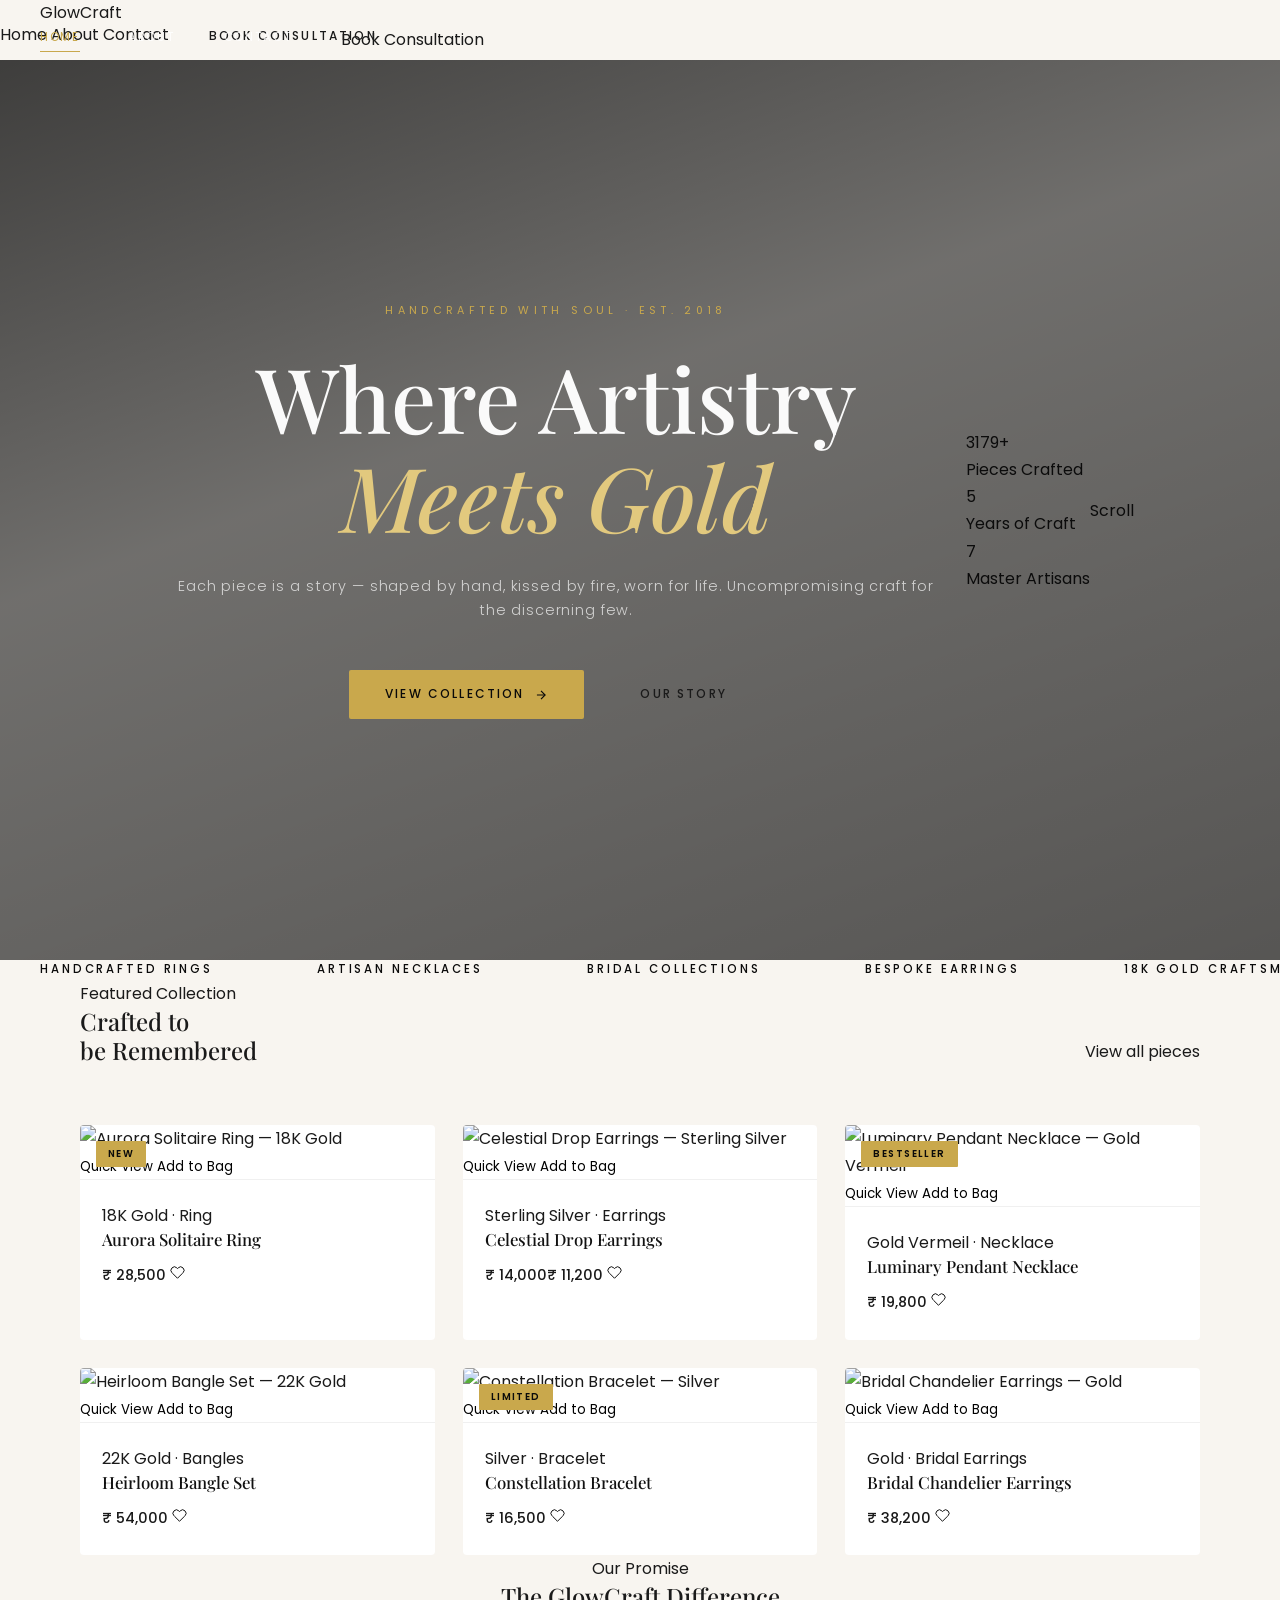
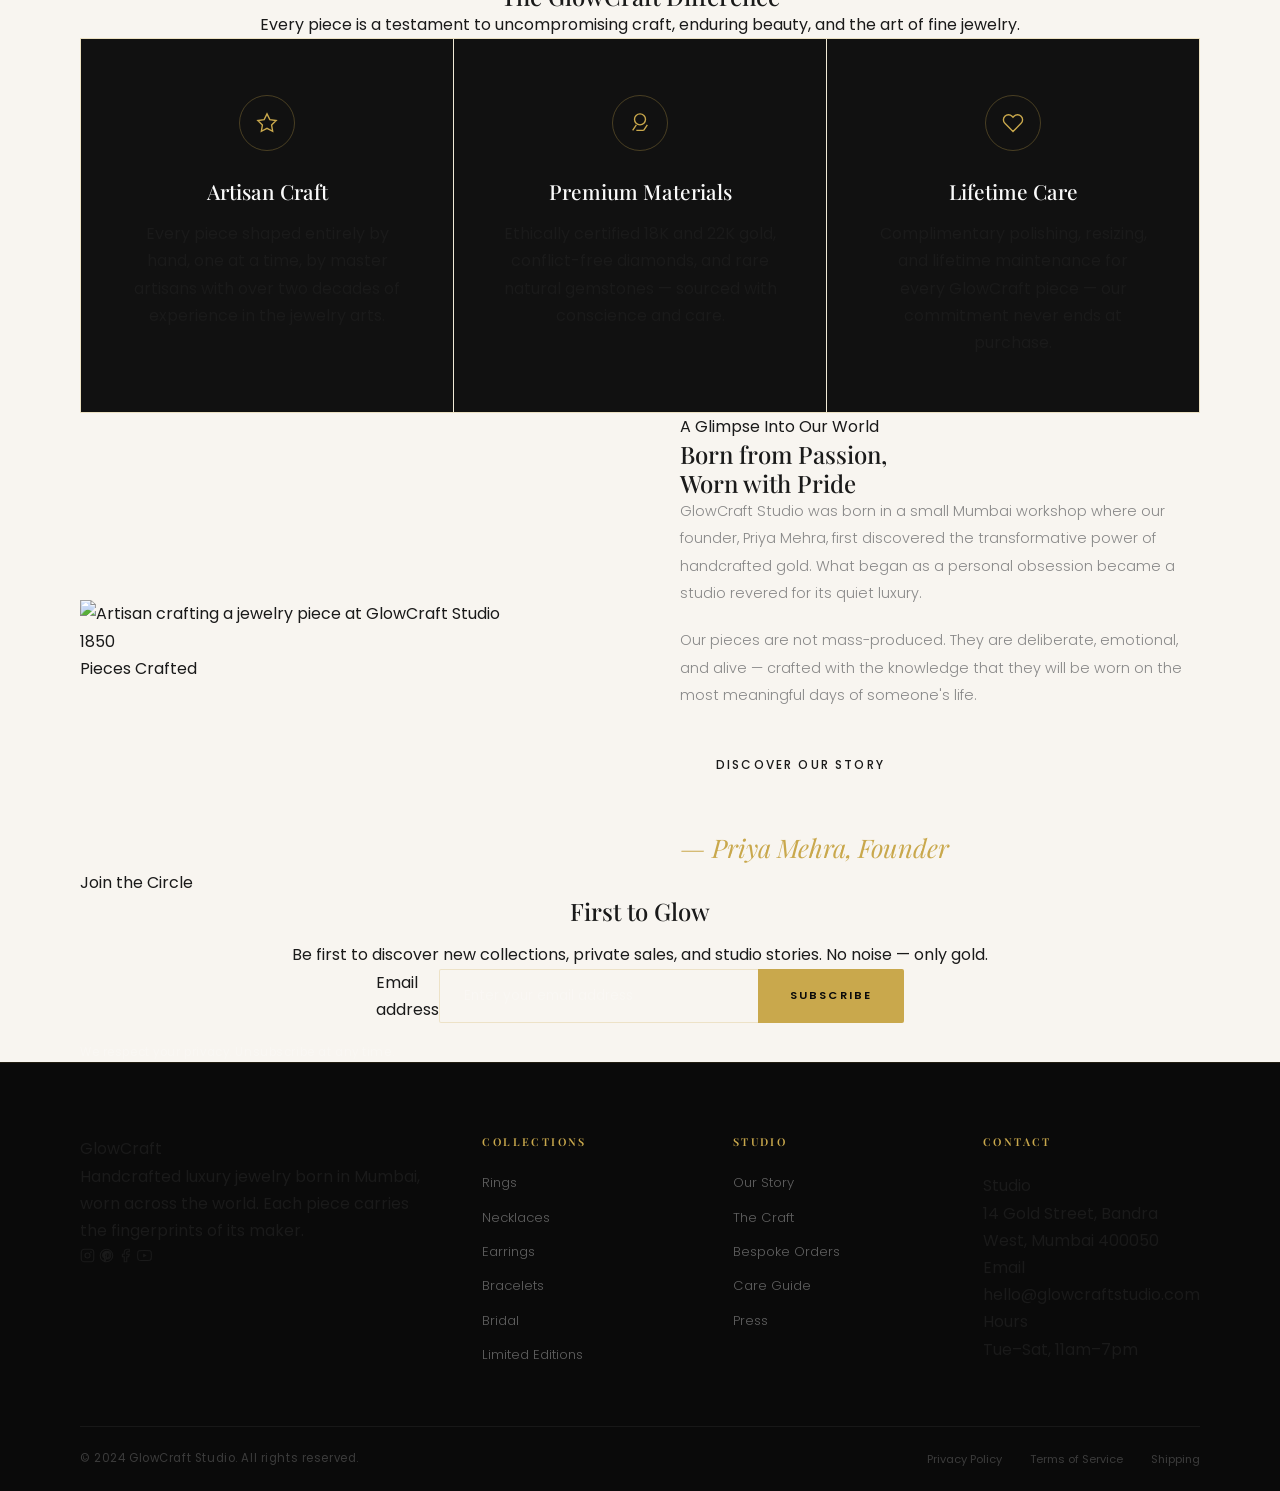
==== commit adc96720: "Update index.html" ====
--- a/index.html
+++ b/index.html
@@ -1,398 +1,436 @@
 <!DOCTYPE html>
 <html lang="en">
 <head>
-  <meta charset="UTF-8" />
-  <meta name="viewport" content="width=device-width, initial-scale=1.0" />
-  <meta name="description" content="GlowCraft Studio — Luxury handmade jewelry crafted with precision and passion." />
+  <meta charset="UTF-8"/>
+  <meta name="viewport" content="width=device-width,initial-scale=1.0"/>
+  <meta name="description" content="GlowCraft Studio — Luxury handmade jewelry. Each piece is a story, shaped by hand, kissed by fire, worn for life."/>
   <title>GlowCraft Studio — Handmade Luxury Jewelry</title>
-  <link rel="preconnect" href="https://fonts.googleapis.com" />
-  <link rel="preconnect" href="https://fonts.gstatic.com" crossorigin />
-  <link href="https://fonts.googleapis.com/css2?family=Playfair+Display:ital,wght@0,400;0,500;0,600;0,700;1,400;1,500&family=Poppins:wght@200;300;400;500;600&display=swap" rel="stylesheet" />
-  <link rel="stylesheet" href="style.css" />
+  <link rel="preconnect" href="https://fonts.googleapis.com"/>
+  <link rel="preconnect" href="https://fonts.gstatic.com" crossorigin/>
+  <link href="https://fonts.googleapis.com/css2?family=Playfair+Display:ital,wght@0,400;0,500;0,600;0,700;0,900;1,400;1,600&family=Poppins:wght@200;300;400;500;600&family=Cormorant+Garamond:ital,wght@0,300;0,400;1,300;1,400&display=swap" rel="stylesheet"/>
+  <link rel="stylesheet" href="style.css"/>
 </head>
 <body>
 
-  <!-- ─── Navbar ─── -->
-  <nav class="navbar" role="navigation" aria-label="Main navigation">
-    <a href="index.html" class="logo" aria-label="GlowCraft Studio home">
-      Glow<span>Craft</span>
+<!-- Scroll Progress -->
+<div class="scroll-progress" aria-hidden="true"></div>
+
+<!-- Custom Cursor -->
+<div class="cursor-dot" aria-hidden="true"></div>
+<div class="cursor-ring" aria-hidden="true"></div>
+
+<!-- ═══════════════════════════════════
+     NAVBAR
+═══════════════════════════════════ -->
+<nav class="navbar" role="navigation" aria-label="Main navigation">
+  <div class="nav-inner">
+    <a href="index.html" class="nav-logo" aria-label="GlowCraft Studio home">
+      Glow<span class="logo-accent">Craft</span>
     </a>
     <div class="nav-links" role="menubar">
       <a href="index.html" class="nav-link" role="menuitem">Home</a>
       <a href="about.html" class="nav-link" role="menuitem">About</a>
       <a href="contact.html" class="nav-link" role="menuitem">Contact</a>
-      <a href="contact.html" class="nav-cta">Book a Consultation</a>
-    </div>
-    <button class="menu-toggle" aria-label="Open menu" aria-expanded="false">
+      <a href="contact.html" class="nav-book"><span>Book Consultation</span></a>
+    </div>
+    <button class="hamburger" aria-label="Toggle menu" aria-expanded="false">
       <span></span><span></span><span></span>
     </button>
-  </nav>
-
-  <!-- Mobile Nav -->
-  <div class="mobile-nav-overlay" aria-hidden="true"></div>
-  <div class="mobile-nav" role="dialog" aria-label="Mobile navigation" aria-modal="true">
-    <a href="index.html" class="mobile-nav-link">Home</a>
-    <a href="about.html" class="mobile-nav-link">About</a>
-    <a href="contact.html" class="mobile-nav-link">Contact</a>
-    <a href="contact.html" class="btn btn-outline-gold" style="margin-top:12px"><span>Book a Consultation</span></a>
-  </div>
-
-  <!-- ─── Hero ─── -->
-  <section class="hero" aria-label="Hero">
-    <div class="hero-bg" role="img" aria-label="Luxury jewelry on dark background"></div>
-    <div class="hero-overlay" aria-hidden="true"></div>
-    <div class="hero-content">
-      <span class="hero-eyebrow">Handcrafted with Soul · Est. 2018</span>
-      <h1 class="hero-title">Where <em>Artistry</em><br>Meets Gold</h1>
-      <p class="hero-sub">Each piece is a story — shaped by hand, kissed by fire, worn for life.</p>
-      <div class="hero-actions">
-        <a href="#products" class="btn btn-gold">
-          <span>View Collection</span>
-          <svg width="14" height="14" viewBox="0 0 24 24" fill="none" stroke="currentColor" stroke-width="2" aria-hidden="true"><line x1="5" y1="12" x2="19" y2="12"></line><polyline points="12 5 19 12 12 19"></polyline></svg>
-        </a>
-        <a href="about.html" class="btn btn-outline-white"><span>Our Story</span></a>
-      </div>
-    </div>
-    <div class="hero-divider" aria-hidden="true"></div>
-    <div class="scroll-indicator" aria-hidden="true">
-      <span>Scroll</span>
-      <div class="scroll-line"></div>
-    </div>
-  </section>
-
-  <!-- ─── Marquee ─── -->
-  <div class="marquee-section" aria-hidden="true">
-    <div class="marquee-track">
-      <span class="marquee-item">Handcrafted Rings <span class="marquee-dot"></span></span>
-      <span class="marquee-item">Artisan Necklaces <span class="marquee-dot"></span></span>
-      <span class="marquee-item">Bridal Collections <span class="marquee-dot"></span></span>
-      <span class="marquee-item">Bespoke Earrings <span class="marquee-dot"></span></span>
-      <span class="marquee-item">18K Gold Craftsmanship <span class="marquee-dot"></span></span>
-      <span class="marquee-item">Sterling Silver Pieces <span class="marquee-dot"></span></span>
-      <span class="marquee-item">Limited Editions <span class="marquee-dot"></span></span>
-    </div>
-  </div>
-
-  <!-- ─── Featured Products ─── -->
-  <section class="products" id="products" aria-labelledby="products-heading">
-    <div class="container">
-      <div class="products-header">
-        <div>
-          <span class="section-label reveal">Featured Collection</span>
-          <h2 class="section-title reveal reveal-delay-1" id="products-heading">Crafted to<br>be Remembered</h2>
-        </div>
-        <a href="#" class="view-all reveal reveal-delay-2">View all pieces</a>
-      </div>
-
-      <div class="products-grid">
-
-        <!-- Product 1 -->
-        <article class="product-card reveal">
-          <div class="product-img-wrap">
-            <img src="https://images.unsplash.com/photo-1515562141207-7a88fb7ce338?w=600&q=80" alt="Aurora Gold Ring" loading="lazy" />
-            <span class="product-badge">New</span>
-            <div class="product-actions">
-              <button class="product-action-btn">Quick View</button>
-              <button class="product-action-btn">Add to Bag</button>
-            </div>
-          </div>
-          <div class="product-info">
-            <p class="product-category">18K Gold · Ring</p>
-            <h3 class="product-name">Aurora Solitaire Ring</h3>
-            <div class="product-footer">
-              <span class="product-price">₹ 28,500</span>
-              <button class="product-wishlist" aria-label="Add to wishlist">
-                <svg width="16" height="16" viewBox="0 0 24 24" fill="none" stroke="currentColor" stroke-width="1.5" aria-hidden="true">
-                  <path d="M20.84 4.61a5.5 5.5 0 0 0-7.78 0L12 5.67l-1.06-1.06a5.5 5.5 0 0 0-7.78 7.78l1.06 1.06L12 21.23l7.78-7.78 1.06-1.06a5.5 5.5 0 0 0 0-7.78z"></path>
-                </svg>
-              </button>
-            </div>
-          </div>
-        </article>
-
-        <!-- Product 2 -->
-        <article class="product-card reveal reveal-delay-1">
-          <div class="product-img-wrap">
-            <img src="https://images.unsplash.com/photo-1599643478518-a784e5dc4c8f?w=600&q=80" alt="Celestial Drop Earrings" loading="lazy" />
-            <div class="product-actions">
-              <button class="product-action-btn">Quick View</button>
-              <button class="product-action-btn">Add to Bag</button>
-            </div>
-          </div>
-          <div class="product-info">
-            <p class="product-category">Sterling Silver · Earrings</p>
-            <h3 class="product-name">Celestial Drop Earrings</h3>
-            <div class="product-footer">
-              <span class="product-price">
-                <span class="original">₹ 14,000</span>₹ 11,200
-              </span>
-              <button class="product-wishlist" aria-label="Add to wishlist">
-                <svg width="16" height="16" viewBox="0 0 24 24" fill="none" stroke="currentColor" stroke-width="1.5" aria-hidden="true">
-                  <path d="M20.84 4.61a5.5 5.5 0 0 0-7.78 0L12 5.67l-1.06-1.06a5.5 5.5 0 0 0-7.78 7.78l1.06 1.06L12 21.23l7.78-7.78 1.06-1.06a5.5 5.5 0 0 0 0-7.78z"></path>
-                </svg>
-              </button>
-            </div>
-          </div>
-        </article>
-
-        <!-- Product 3 -->
-        <article class="product-card reveal reveal-delay-2">
-          <div class="product-img-wrap">
-            <img src="https://images.unsplash.com/photo-1535632066927-ab7c9ab60908?w=600&q=80" alt="Luminary Pendant Necklace" loading="lazy" />
-            <span class="product-badge">Bestseller</span>
-            <div class="product-actions">
-              <button class="product-action-btn">Quick View</button>
-              <button class="product-action-btn">Add to Bag</button>
-            </div>
-          </div>
-          <div class="product-info">
-            <p class="product-category">Gold Vermeil · Necklace</p>
-            <h3 class="product-name">Luminary Pendant Necklace</h3>
-            <div class="product-footer">
-              <span class="product-price">₹ 19,800</span>
-              <button class="product-wishlist" aria-label="Add to wishlist">
-                <svg width="16" height="16" viewBox="0 0 24 24" fill="none" stroke="currentColor" stroke-width="1.5" aria-hidden="true">
-                  <path d="M20.84 4.61a5.5 5.5 0 0 0-7.78 0L12 5.67l-1.06-1.06a5.5 5.5 0 0 0-7.78 7.78l1.06 1.06L12 21.23l7.78-7.78 1.06-1.06a5.5 5.5 0 0 0 0-7.78z"></path>
-                </svg>
-              </button>
-            </div>
-          </div>
-        </article>
-
-        <!-- Product 4 -->
-        <article class="product-card reveal">
-          <div class="product-img-wrap">
-            <img src="https://images.unsplash.com/photo-1611591437281-460bfbe1220a?w=600&q=80" alt="Heirloom Bangle Set" loading="lazy" />
-            <div class="product-actions">
-              <button class="product-action-btn">Quick View</button>
-              <button class="product-action-btn">Add to Bag</button>
-            </div>
-          </div>
-          <div class="product-info">
-            <p class="product-category">22K Gold · Bangles</p>
-            <h3 class="product-name">Heirloom Bangle Set</h3>
-            <div class="product-footer">
-              <span class="product-price">₹ 54,000</span>
-              <button class="product-wishlist" aria-label="Add to wishlist">
-                <svg width="16" height="16" viewBox="0 0 24 24" fill="none" stroke="currentColor" stroke-width="1.5" aria-hidden="true">
-                  <path d="M20.84 4.61a5.5 5.5 0 0 0-7.78 0L12 5.67l-1.06-1.06a5.5 5.5 0 0 0-7.78 7.78l1.06 1.06L12 21.23l7.78-7.78 1.06-1.06a5.5 5.5 0 0 0 0-7.78z"></path>
-                </svg>
-              </button>
-            </div>
-          </div>
-        </article>
-
-        <!-- Product 5 -->
-        <article class="product-card reveal reveal-delay-1">
-          <div class="product-img-wrap">
-            <img src="https://images.unsplash.com/photo-1573408301185-9519f94816b5?w=600&q=80" alt="Constellation Bracelet" loading="lazy" />
-            <span class="product-badge">Limited</span>
-            <div class="product-actions">
-              <button class="product-action-btn">Quick View</button>
-              <button class="product-action-btn">Add to Bag</button>
-            </div>
-          </div>
-          <div class="product-info">
-            <p class="product-category">Silver · Bracelet</p>
-            <h3 class="product-name">Constellation Bracelet</h3>
-            <div class="product-footer">
-              <span class="product-price">₹ 16,500</span>
-              <button class="product-wishlist" aria-label="Add to wishlist">
-                <svg width="16" height="16" viewBox="0 0 24 24" fill="none" stroke="currentColor" stroke-width="1.5" aria-hidden="true">
-                  <path d="M20.84 4.61a5.5 5.5 0 0 0-7.78 0L12 5.67l-1.06-1.06a5.5 5.5 0 0 0-7.78 7.78l1.06 1.06L12 21.23l7.78-7.78 1.06-1.06a5.5 5.5 0 0 0 0-7.78z"></path>
-                </svg>
-              </button>
-            </div>
-          </div>
-        </article>
-
-        <!-- Product 6 -->
-        <article class="product-card reveal reveal-delay-2">
-          <div class="product-img-wrap">
-            <img src="https://images.unsplash.com/photo-1602173574767-37ac01994b2a?w=600&q=80" alt="Bridal Chandelier Earrings" loading="lazy" />
-            <div class="product-actions">
-              <button class="product-action-btn">Quick View</button>
-              <button class="product-action-btn">Add to Bag</button>
-            </div>
-          </div>
-          <div class="product-info">
-            <p class="product-category">Gold · Bridal Earrings</p>
-            <h3 class="product-name">Bridal Chandelier Earrings</h3>
-            <div class="product-footer">
-              <span class="product-price">₹ 38,200</span>
-              <button class="product-wishlist" aria-label="Add to wishlist">
-                <svg width="16" height="16" viewBox="0 0 24 24" fill="none" stroke="currentColor" stroke-width="1.5" aria-hidden="true">
-                  <path d="M20.84 4.61a5.5 5.5 0 0 0-7.78 0L12 5.67l-1.06-1.06a5.5 5.5 0 0 0-7.78 7.78l1.06 1.06L12 21.23l7.78-7.78 1.06-1.06a5.5 5.5 0 0 0 0-7.78z"></path>
-                </svg>
-              </button>
-            </div>
-          </div>
-        </article>
-
-      </div>
-    </div>
-  </section>
-
-  <!-- ─── Brand Values ─── -->
-  <section class="values" aria-labelledby="values-heading">
-    <div class="container">
-      <div class="values-intro reveal">
-        <span class="section-label">Our Promise</span>
-        <h2 class="section-title" id="values-heading">The GlowCraft Difference</h2>
-        <p class="section-subtitle">Every piece we create is a testament to the art of fine jewelry — uncompromising in craft, enduring in beauty.</p>
-      </div>
-
-      <div class="values-grid">
-        <div class="value-card reveal">
-          <div class="value-icon" aria-hidden="true">
-            <svg width="22" height="22" viewBox="0 0 24 24" fill="none" stroke="currentColor" stroke-width="1.5">
-              <path d="M12 2l3.09 6.26L22 9.27l-5 4.87 1.18 6.88L12 17.77l-6.18 3.25L7 14.14 2 9.27l6.91-1.01L12 2z"></path>
-            </svg>
-          </div>
-          <h3 class="value-title">Artisan Craft</h3>
-          <p class="value-text">Every piece is shaped entirely by hand, one at a time, by master artisans with over two decades of experience in the jewelry arts.</p>
-        </div>
-
-        <div class="value-card reveal reveal-delay-1">
-          <div class="value-icon" aria-hidden="true">
-            <svg width="22" height="22" viewBox="0 0 24 24" fill="none" stroke="currentColor" stroke-width="1.5">
-              <circle cx="12" cy="12" r="10"></circle>
-              <path d="M12 8v4l3 3"></path>
-            </svg>
-          </div>
-          <h3 class="value-title">Premium Materials</h3>
-          <p class="value-text">We source only ethically certified 18K and 22K gold, conflict-free diamonds, and rare natural gemstones for every creation.</p>
-        </div>
-
-        <div class="value-card reveal reveal-delay-2">
-          <div class="value-icon" aria-hidden="true">
-            <svg width="22" height="22" viewBox="0 0 24 24" fill="none" stroke="currentColor" stroke-width="1.5">
-              <path d="M20.84 4.61a5.5 5.5 0 0 0-7.78 0L12 5.67l-1.06-1.06a5.5 5.5 0 0 0-7.78 7.78l1.06 1.06L12 21.23l7.78-7.78 1.06-1.06a5.5 5.5 0 0 0 0-7.78z"></path>
-            </svg>
-          </div>
-          <h3 class="value-title">Lifetime Care</h3>
-          <p class="value-text">Our commitment doesn't end at purchase. We offer complimentary polishing, resizing, and lifetime maintenance for every GlowCraft piece.</p>
-        </div>
-      </div>
-    </div>
-  </section>
-
-  <!-- ─── Story Section ─── -->
-  <section class="story" aria-labelledby="story-heading">
-    <div class="container">
-      <div class="story-grid">
-        <div class="story-image-wrap reveal">
-          <img src="https://images.unsplash.com/photo-1584448097764-374f81551427?w=800&q=80" alt="Artisan crafting a jewelry piece" loading="lazy" />
-          <div class="story-image-accent" aria-hidden="true"></div>
-          <div class="story-stat-badge" aria-label="Over 3000 pieces crafted">
-            <div class="stat-number" data-count="3000">0</div>
-            <div class="stat-label">Pieces Crafted</div>
-          </div>
-        </div>
-        <div class="story-content">
-          <span class="section-label reveal">A Glimpse into Our World</span>
-          <h2 class="section-title reveal reveal-delay-1" id="story-heading">Born from Passion,<br>Worn with Pride</h2>
-          <p class="story-body reveal reveal-delay-2">GlowCraft Studio was born in a small Mumbai workshop where our founder, Priya Mehra, first discovered the transformative power of handcrafted gold. What began as a personal obsession evolved into a studio revered for its quiet luxury and meticulous attention.</p>
-          <p class="story-body reveal reveal-delay-3">Our pieces are not mass-produced. They are deliberate, emotional, and alive — crafted with the knowledge that they will be worn on the most meaningful days of someone's life.</p>
-          <a href="about.html" class="btn btn-outline-gold reveal reveal-delay-4" style="margin-top: 12px;"><span>Discover Our Story</span></a>
-          <span class="story-signature reveal">— Priya Mehra, Founder</span>
-        </div>
-      </div>
-    </div>
-  </section>
-
-  <!-- ─── Newsletter ─── -->
-  <section class="newsletter" aria-labelledby="newsletter-heading">
-    <div class="newsletter-bg-text" aria-hidden="true">GLOW</div>
-    <div class="container">
-      <span class="section-label reveal">Join the Circle</span>
-      <h2 class="section-title reveal reveal-delay-1" id="newsletter-heading">First to Glow</h2>
-      <p class="section-subtitle reveal reveal-delay-2">Be the first to discover new collections, private sales, and stories from our studio. No noise — only gold.</p>
-      <form class="newsletter-form reveal reveal-delay-3" novalidate aria-label="Newsletter signup">
-        <label for="nl-email" class="sr-only">Email address</label>
-        <input type="email" id="nl-email" class="newsletter-input" placeholder="Enter your email address" required autocomplete="email" />
-        <button type="submit" class="newsletter-btn">Subscribe</button>
-      </form>
-      <p class="newsletter-note reveal">We respect your privacy. Unsubscribe at any time.</p>
-    </div>
-  </section>
-
-  <!-- ─── Footer ─── -->
-  <footer role="contentinfo">
-    <div class="container">
-      <div class="footer-grid">
-
-        <div class="footer-brand">
-          <a href="index.html" class="logo">Glow<span>Craft</span></a>
-          <p class="footer-brand-text">Handcrafted luxury jewelry born in Mumbai, worn across the world. Each piece carries the fingerprints of its maker.</p>
-          <div class="social-links" aria-label="Social media links">
-            <a href="#" class="social-link" aria-label="Instagram">
-              <svg width="15" height="15" viewBox="0 0 24 24" fill="none" stroke="currentColor" stroke-width="1.8" aria-hidden="true"><rect x="2" y="2" width="20" height="20" rx="5" ry="5"></rect><circle cx="12" cy="12" r="4"></circle><circle cx="17.5" cy="6.5" r="0.5" fill="currentColor"></circle></svg>
-            </a>
-            <a href="#" class="social-link" aria-label="Pinterest">
-              <svg width="15" height="15" viewBox="0 0 24 24" fill="none" stroke="currentColor" stroke-width="1.8" aria-hidden="true"><path d="M12 2C6.48 2 2 6.48 2 12c0 4.24 2.65 7.86 6.39 9.29-.09-.78-.17-1.98.03-2.82.19-.77 1.26-5.33 1.26-5.33s-.32-.64-.32-1.59c0-1.49.86-2.6 1.93-2.6.91 0 1.35.68 1.35 1.5 0 .91-.58 2.28-.88 3.55-.25 1.06.53 1.92 1.57 1.92 1.88 0 3.15-2.4 3.15-5.24 0-2.16-1.46-3.78-4.1-3.78-2.99 0-4.85 2.23-4.85 4.72 0 .86.25 1.46.64 1.93.18.21.2.3.14.55-.05.17-.15.59-.19.75-.06.25-.25.34-.46.24-1.34-.55-1.96-2.02-1.96-3.67 0-2.73 2.32-6.01 6.93-6.01 3.71 0 6.16 2.69 6.16 5.58 0 3.81-2.11 6.67-5.22 6.67-1.04 0-2.03-.56-2.36-1.21l-.65 2.49c-.24.9-.87 2.03-1.29 2.72C10.68 21.94 11.33 22 12 22c5.52 0 10-4.48 10-10S17.52 2 12 2z"/></svg>
-            </a>
-            <a href="#" class="social-link" aria-label="Facebook">
-              <svg width="15" height="15" viewBox="0 0 24 24" fill="none" stroke="currentColor" stroke-width="1.8" aria-hidden="true"><path d="M18 2h-3a5 5 0 0 0-5 5v3H7v4h3v8h4v-8h3l1-4h-4V7a1 1 0 0 1 1-1h3z"></path></svg>
-            </a>
-            <a href="#" class="social-link" aria-label="YouTube">
-              <svg width="15" height="15" viewBox="0 0 24 24" fill="none" stroke="currentColor" stroke-width="1.8" aria-hidden="true"><path d="M22.54 6.42a2.78 2.78 0 0 0-1.95-1.96C18.88 4 12 4 12 4s-6.88 0-8.59.46A2.78 2.78 0 0 0 1.46 6.42 29 29 0 0 0 1 12a29 29 0 0 0 .46 5.58A2.78 2.78 0 0 0 3.41 19.6C5.12 20 12 20 12 20s6.88 0 8.59-.46a2.78 2.78 0 0 0 1.95-1.95A29 29 0 0 0 23 12a29 29 0 0 0-.46-5.58z"></path><polygon points="9.75 15.02 15.5 12 9.75 8.98 9.75 15.02" fill="currentColor" stroke="none"></polygon></svg>
-            </a>
-          </div>
-        </div>
-
-        <div>
-          <h4 class="footer-col-title">Collections</h4>
-          <nav class="footer-links" aria-label="Collections">
-            <a href="#" class="footer-link">Rings</a>
-            <a href="#" class="footer-link">Necklaces</a>
-            <a href="#" class="footer-link">Earrings</a>
-            <a href="#" class="footer-link">Bracelets</a>
-            <a href="#" class="footer-link">Bridal</a>
-            <a href="#" class="footer-link">Limited Editions</a>
-          </nav>
-        </div>
-
-        <div>
-          <h4 class="footer-col-title">Studio</h4>
-          <nav class="footer-links" aria-label="Studio pages">
-            <a href="about.html" class="footer-link">Our Story</a>
-            <a href="about.html" class="footer-link">The Craft</a>
-            <a href="contact.html" class="footer-link">Bespoke Orders</a>
-            <a href="contact.html" class="footer-link">Care Guide</a>
-            <a href="#" class="footer-link">Press</a>
-          </nav>
-        </div>
-
-        <div>
-          <h4 class="footer-col-title">Contact</h4>
-          <div class="footer-contact-item">
-            <span class="footer-contact-label">Studio</span>
-            <span class="footer-contact-value">14 Gold Street, Bandra West, Mumbai 400050</span>
-          </div>
-          <div class="footer-contact-item">
-            <span class="footer-contact-label">Email</span>
-            <span class="footer-contact-value">hello@glowcraftstudio.com</span>
-          </div>
-          <div class="footer-contact-item">
-            <span class="footer-contact-label">Hours</span>
-            <span class="footer-contact-value">Tue–Sat, 11am–7pm</span>
-          </div>
-        </div>
-
-      </div>
-
-      <div class="footer-bottom">
-        <p class="footer-copy">&copy; 2024 GlowCraft Studio. All rights reserved.</p>
-        <div class="footer-legal">
-          <a href="#">Privacy Policy</a>
-          <a href="#">Terms of Service</a>
-          <a href="#">Shipping Policy</a>
-        </div>
-      </div>
-    </div>
-  </footer>
-
-  <script src="script.js"></script>
+  </div>
+</nav>
+
+<!-- Mobile Drawer -->
+<div class="drawer-overlay" aria-hidden="true"></div>
+<div class="mobile-drawer" role="dialog" aria-label="Navigation" aria-modal="true">
+  <a href="index.html" class="drawer-link">Home</a>
+  <a href="about.html" class="drawer-link">About</a>
+  <a href="contact.html" class="drawer-link">Contact</a>
+  <a href="contact.html" class="btn btn-ghost" style="margin-top:12px"><span class="btn-text">Book Consultation</span></a>
+</div>
+
+<!-- ═══════════════════════════════════
+     HERO
+═══════════════════════════════════ -->
+<section class="hero" aria-label="Hero section">
+  <div class="hero-bg" role="img" aria-label="Luxury gold jewelry macro photograph"></div>
+  <div class="hero-overlay" aria-hidden="true"></div>
+  <div class="hero-lines" aria-hidden="true"></div>
+
+  <div class="hero-content">
+    <div class="hero-eyebrow">Handcrafted with Soul · Est. 2018</div>
+    <h1 class="hero-title">
+      Where Artistry
+      <em>Meets Gold</em>
+    </h1>
+    <p class="hero-sub">Each piece is a story — shaped by hand, kissed by fire, worn for life. Uncompromising craft for the discerning few.</p>
+    <div class="hero-actions">
+      <a href="#products" class="btn btn-gold">
+        <span class="btn-text">View Collection</span>
+        <svg width="14" height="14" viewBox="0 0 24 24" fill="none" stroke="currentColor" stroke-width="2" aria-hidden="true"><line x1="5" y1="12" x2="19" y2="12"/><polyline points="12 5 19 12 12 19"/></svg>
+      </a>
+      <a href="about.html" class="btn btn-white"><span class="btn-text">Our Story</span></a>
+    </div>
+  </div>
+
+  <!-- Stats panel -->
+  <div class="hero-stats" aria-label="Studio statistics">
+    <div class="hero-stat">
+      <div class="hero-stat-num"><span data-count="3200">0</span>+</div>
+      <div class="hero-stat-lbl">Pieces Crafted</div>
+    </div>
+    <div class="hero-stat">
+      <div class="hero-stat-num"><span data-count="6">0</span></div>
+      <div class="hero-stat-lbl">Years of Craft</div>
+    </div>
+    <div class="hero-stat">
+      <div class="hero-stat-num"><span data-count="8">0</span></div>
+      <div class="hero-stat-lbl">Master Artisans</div>
+    </div>
+  </div>
+
+  <!-- Scroll -->
+  <div class="hero-scroll" aria-hidden="true">
+    <div class="hero-scroll-line"></div>
+    <span class="hero-scroll-text">Scroll</span>
+  </div>
+</section>
+
+<!-- ═══════════════════════════════════
+     MARQUEE
+═══════════════════════════════════ -->
+<div class="marquee-strip" aria-hidden="true">
+  <div class="marquee-track">
+    <span class="marquee-item">Handcrafted Rings<span class="marquee-sep"></span></span>
+    <span class="marquee-item">Artisan Necklaces<span class="marquee-sep"></span></span>
+    <span class="marquee-item">Bridal Collections<span class="marquee-sep"></span></span>
+    <span class="marquee-item">Bespoke Earrings<span class="marquee-sep"></span></span>
+    <span class="marquee-item">18K Gold Craftsmanship<span class="marquee-sep"></span></span>
+    <span class="marquee-item">Sterling Silver<span class="marquee-sep"></span></span>
+    <span class="marquee-item">Limited Editions<span class="marquee-sep"></span></span>
+    <span class="marquee-item">Conflict-Free Diamonds<span class="marquee-sep"></span></span>
+  </div>
+</div>
+
+<!-- ═══════════════════════════════════
+     FEATURED PRODUCTS
+═══════════════════════════════════ -->
+<section class="section bg-dark" id="products" aria-labelledby="products-heading">
+  <div class="container">
+    <div class="products-header">
+      <div>
+        <span class="eyebrow" data-reveal>Featured Collection</span>
+        <h2 class="display-title" id="products-heading" data-reveal data-delay="1">Crafted to<br>be Remembered</h2>
+      </div>
+      <a href="#" class="products-view-all" data-reveal data-delay="2">View all pieces</a>
+    </div>
+
+    <div class="products-grid">
+
+      <!-- Card 1 -->
+      <article class="product-card" data-reveal data-delay="1" aria-label="Aurora Solitaire Ring">
+        <div class="product-img">
+          <img src="https://images.unsplash.com/photo-1515562141207-7a88fb7ce338?w=700&q=80" alt="Aurora Solitaire Ring — 18K Gold" loading="lazy"/>
+          <span class="product-badge">New</span>
+          <div class="product-overlay" aria-hidden="true">
+            <div class="product-overlay-btns">
+              <button class="product-overlay-btn">Quick View</button>
+              <button class="product-overlay-btn">Add to Bag</button>
+            </div>
+          </div>
+        </div>
+        <div class="product-info">
+          <p class="product-cat">18K Gold · Ring</p>
+          <h3 class="product-name">Aurora Solitaire Ring</h3>
+          <div class="product-bottom">
+            <span class="product-price">₹ 28,500</span>
+            <button class="product-wish" aria-label="Add to wishlist">
+              <svg width="15" height="15" viewBox="0 0 24 24" fill="none" stroke="currentColor" stroke-width="1.5" aria-hidden="true"><path d="M20.84 4.61a5.5 5.5 0 0 0-7.78 0L12 5.67l-1.06-1.06a5.5 5.5 0 0 0-7.78 7.78l1.06 1.06L12 21.23l7.78-7.78 1.06-1.06a5.5 5.5 0 0 0 0-7.78z"/></svg>
+            </button>
+          </div>
+        </div>
+      </article>
+
+      <!-- Card 2 -->
+      <article class="product-card" data-reveal data-delay="2" aria-label="Celestial Drop Earrings">
+        <div class="product-img">
+          <img src="https://images.unsplash.com/photo-1599643478518-a784e5dc4c8f?w=700&q=80" alt="Celestial Drop Earrings — Sterling Silver" loading="lazy"/>
+          <div class="product-overlay" aria-hidden="true">
+            <div class="product-overlay-btns">
+              <button class="product-overlay-btn">Quick View</button>
+              <button class="product-overlay-btn">Add to Bag</button>
+            </div>
+          </div>
+        </div>
+        <div class="product-info">
+          <p class="product-cat">Sterling Silver · Earrings</p>
+          <h3 class="product-name">Celestial Drop Earrings</h3>
+          <div class="product-bottom">
+            <span class="product-price"><span class="was">₹ 14,000</span>₹ 11,200</span>
+            <button class="product-wish" aria-label="Add to wishlist">
+              <svg width="15" height="15" viewBox="0 0 24 24" fill="none" stroke="currentColor" stroke-width="1.5" aria-hidden="true"><path d="M20.84 4.61a5.5 5.5 0 0 0-7.78 0L12 5.67l-1.06-1.06a5.5 5.5 0 0 0-7.78 7.78l1.06 1.06L12 21.23l7.78-7.78 1.06-1.06a5.5 5.5 0 0 0 0-7.78z"/></svg>
+            </button>
+          </div>
+        </div>
+      </article>
+
+      <!-- Card 3 -->
+      <article class="product-card" data-reveal data-delay="3" aria-label="Luminary Pendant Necklace">
+        <div class="product-img">
+          <img src="https://images.unsplash.com/photo-1535632066927-ab7c9ab60908?w=700&q=80" alt="Luminary Pendant Necklace — Gold Vermeil" loading="lazy"/>
+          <span class="product-badge">Bestseller</span>
+          <div class="product-overlay" aria-hidden="true">
+            <div class="product-overlay-btns">
+              <button class="product-overlay-btn">Quick View</button>
+              <button class="product-overlay-btn">Add to Bag</button>
+            </div>
+          </div>
+        </div>
+        <div class="product-info">
+          <p class="product-cat">Gold Vermeil · Necklace</p>
+          <h3 class="product-name">Luminary Pendant Necklace</h3>
+          <div class="product-bottom">
+            <span class="product-price">₹ 19,800</span>
+            <button class="product-wish" aria-label="Add to wishlist">
+              <svg width="15" height="15" viewBox="0 0 24 24" fill="none" stroke="currentColor" stroke-width="1.5" aria-hidden="true"><path d="M20.84 4.61a5.5 5.5 0 0 0-7.78 0L12 5.67l-1.06-1.06a5.5 5.5 0 0 0-7.78 7.78l1.06 1.06L12 21.23l7.78-7.78 1.06-1.06a5.5 5.5 0 0 0 0-7.78z"/></svg>
+            </button>
+          </div>
+        </div>
+      </article>
+
+      <!-- Card 4 -->
+      <article class="product-card" data-reveal data-delay="1" aria-label="Heirloom Bangle Set">
+        <div class="product-img">
+          <img src="https://images.unsplash.com/photo-1611591437281-460bfbe1220a?w=700&q=80" alt="Heirloom Bangle Set — 22K Gold" loading="lazy"/>
+          <div class="product-overlay" aria-hidden="true">
+            <div class="product-overlay-btns">
+              <button class="product-overlay-btn">Quick View</button>
+              <button class="product-overlay-btn">Add to Bag</button>
+            </div>
+          </div>
+        </div>
+        <div class="product-info">
+          <p class="product-cat">22K Gold · Bangles</p>
+          <h3 class="product-name">Heirloom Bangle Set</h3>
+          <div class="product-bottom">
+            <span class="product-price">₹ 54,000</span>
+            <button class="product-wish" aria-label="Add to wishlist">
+              <svg width="15" height="15" viewBox="0 0 24 24" fill="none" stroke="currentColor" stroke-width="1.5" aria-hidden="true"><path d="M20.84 4.61a5.5 5.5 0 0 0-7.78 0L12 5.67l-1.06-1.06a5.5 5.5 0 0 0-7.78 7.78l1.06 1.06L12 21.23l7.78-7.78 1.06-1.06a5.5 5.5 0 0 0 0-7.78z"/></svg>
+            </button>
+          </div>
+        </div>
+      </article>
+
+      <!-- Card 5 -->
+      <article class="product-card" data-reveal data-delay="2" aria-label="Constellation Bracelet">
+        <div class="product-img">
+          <img src="https://images.unsplash.com/photo-1573408301185-9519f94816b5?w=700&q=80" alt="Constellation Bracelet — Silver" loading="lazy"/>
+          <span class="product-badge">Limited</span>
+          <div class="product-overlay" aria-hidden="true">
+            <div class="product-overlay-btns">
+              <button class="product-overlay-btn">Quick View</button>
+              <button class="product-overlay-btn">Add to Bag</button>
+            </div>
+          </div>
+        </div>
+        <div class="product-info">
+          <p class="product-cat">Silver · Bracelet</p>
+          <h3 class="product-name">Constellation Bracelet</h3>
+          <div class="product-bottom">
+            <span class="product-price">₹ 16,500</span>
+            <button class="product-wish" aria-label="Add to wishlist">
+              <svg width="15" height="15" viewBox="0 0 24 24" fill="none" stroke="currentColor" stroke-width="1.5" aria-hidden="true"><path d="M20.84 4.61a5.5 5.5 0 0 0-7.78 0L12 5.67l-1.06-1.06a5.5 5.5 0 0 0-7.78 7.78l1.06 1.06L12 21.23l7.78-7.78 1.06-1.06a5.5 5.5 0 0 0 0-7.78z"/></svg>
+            </button>
+          </div>
+        </div>
+      </article>
+
+      <!-- Card 6 -->
+      <article class="product-card" data-reveal data-delay="3" aria-label="Bridal Chandelier Earrings">
+        <div class="product-img">
+          <img src="https://images.unsplash.com/photo-1602173574767-37ac01994b2a?w=700&q=80" alt="Bridal Chandelier Earrings — Gold" loading="lazy"/>
+          <div class="product-overlay" aria-hidden="true">
+            <div class="product-overlay-btns">
+              <button class="product-overlay-btn">Quick View</button>
+              <button class="product-overlay-btn">Add to Bag</button>
+            </div>
+          </div>
+        </div>
+        <div class="product-info">
+          <p class="product-cat">Gold · Bridal Earrings</p>
+          <h3 class="product-name">Bridal Chandelier Earrings</h3>
+          <div class="product-bottom">
+            <span class="product-price">₹ 38,200</span>
+            <button class="product-wish" aria-label="Add to wishlist">
+              <svg width="15" height="15" viewBox="0 0 24 24" fill="none" stroke="currentColor" stroke-width="1.5" aria-hidden="true"><path d="M20.84 4.61a5.5 5.5 0 0 0-7.78 0L12 5.67l-1.06-1.06a5.5 5.5 0 0 0-7.78 7.78l1.06 1.06L12 21.23l7.78-7.78 1.06-1.06a5.5 5.5 0 0 0 0-7.78z"/></svg>
+            </button>
+          </div>
+        </div>
+      </article>
+
+    </div><!-- /products-grid -->
+  </div>
+</section>
+
+<!-- ═══════════════════════════════════
+     BRAND VALUES
+═══════════════════════════════════ -->
+<section class="section bg-darker" aria-labelledby="values-heading">
+  <div class="container">
+    <div style="text-align:center" data-reveal>
+      <span class="eyebrow" style="justify-content:center">Our Promise</span>
+      <h2 class="display-title" id="values-heading" style="text-align:center;margin:0 auto">The GlowCraft Difference</h2>
+      <div class="gold-line center"></div>
+      <p class="section-body" style="margin:0 auto;text-align:center">Every piece is a testament to uncompromising craft, enduring beauty, and the art of fine jewelry.</p>
+    </div>
+
+    <div class="values-grid">
+      <div class="value-card" data-num="01" data-reveal data-delay="1">
+        <div class="value-icon" aria-hidden="true">
+          <svg width="22" height="22" viewBox="0 0 24 24" fill="none" stroke="currentColor" stroke-width="1.5"><path d="M12 2l3.09 6.26L22 9.27l-5 4.87 1.18 6.88L12 17.77l-6.18 3.25L7 14.14 2 9.27l6.91-1.01L12 2z"/></svg>
+        </div>
+        <h3 class="value-title">Artisan Craft</h3>
+        <p class="value-body">Every piece shaped entirely by hand, one at a time, by master artisans with over two decades of experience in the jewelry arts.</p>
+      </div>
+      <div class="value-card" data-num="02" data-reveal data-delay="2">
+        <div class="value-icon" aria-hidden="true">
+          <svg width="22" height="22" viewBox="0 0 24 24" fill="none" stroke="currentColor" stroke-width="1.5"><circle cx="12" cy="8" r="6"/><path d="M8 14l-4 6m16-6l-4 6m-8 0h8"/></svg>
+        </div>
+        <h3 class="value-title">Premium Materials</h3>
+        <p class="value-body">Ethically certified 18K and 22K gold, conflict-free diamonds, and rare natural gemstones — sourced with conscience and care.</p>
+      </div>
+      <div class="value-card" data-num="03" data-reveal data-delay="3">
+        <div class="value-icon" aria-hidden="true">
+          <svg width="22" height="22" viewBox="0 0 24 24" fill="none" stroke="currentColor" stroke-width="1.5"><path d="M20.84 4.61a5.5 5.5 0 0 0-7.78 0L12 5.67l-1.06-1.06a5.5 5.5 0 0 0-7.78 7.78l1.06 1.06L12 21.23l7.78-7.78 1.06-1.06a5.5 5.5 0 0 0 0-7.78z"/></svg>
+        </div>
+        <h3 class="value-title">Lifetime Care</h3>
+        <p class="value-body">Complimentary polishing, resizing, and lifetime maintenance for every GlowCraft piece — our commitment never ends at purchase.</p>
+      </div>
+    </div>
+  </div>
+</section>
+
+<!-- ═══════════════════════════════════
+     STORY / SPLIT
+═══════════════════════════════════ -->
+<section class="section bg-dark" aria-labelledby="story-heading">
+  <div class="container">
+    <div class="story-grid">
+      <div class="story-img-wrap" data-reveal="left">
+        <img class="story-img-main" src="https://images.unsplash.com/photo-1584448097764-374f81551427?w=900&q=80" alt="Artisan crafting a jewelry piece at GlowCraft Studio" loading="lazy"/>
+        <div class="story-img-accent" aria-hidden="true"></div>
+        <div class="story-badge" aria-label="Over 3200 pieces crafted">
+          <div class="story-badge-num" data-count="3200">0</div>
+          <div class="story-badge-lbl">Pieces Crafted</div>
+        </div>
+      </div>
+      <div data-reveal="right">
+        <span class="eyebrow">A Glimpse Into Our World</span>
+        <h2 class="display-title" id="story-heading">Born from Passion,<br>Worn with Pride</h2>
+        <div class="gold-line"></div>
+        <p class="story-body">GlowCraft Studio was born in a small Mumbai workshop where our founder, Priya Mehra, first discovered the transformative power of handcrafted gold. What began as a personal obsession became a studio revered for its quiet luxury.</p>
+        <p class="story-body">Our pieces are not mass-produced. They are deliberate, emotional, and alive — crafted with the knowledge that they will be worn on the most meaningful days of someone's life.</p>
+        <a href="about.html" class="btn btn-ghost" style="margin-top:12px"><span class="btn-text">Discover Our Story</span></a>
+        <span class="story-signature">— Priya Mehra, Founder</span>
+      </div>
+    </div>
+  </div>
+</section>
+
+<!-- ═══════════════════════════════════
+     NEWSLETTER
+═══════════════════════════════════ -->
+<section class="newsletter-section" aria-labelledby="newsletter-heading">
+  <div class="container" style="position:relative;z-index:1">
+    <span class="eyebrow" style="justify-content:center" data-reveal>Join the Circle</span>
+    <h2 class="display-title" id="newsletter-heading" style="text-align:center" data-reveal data-delay="1">First to Glow</h2>
+    <p class="section-body" style="margin:16px auto 0;text-align:center" data-reveal data-delay="2">Be first to discover new collections, private sales, and studio stories. No noise — only gold.</p>
+    <form class="newsletter-form" novalidate aria-label="Newsletter signup" data-reveal data-delay="3">
+      <label for="nl-email" class="sr-only">Email address</label>
+      <input type="email" id="nl-email" class="newsletter-input" placeholder="Enter your email address" required autocomplete="email"/>
+      <button type="submit" class="newsletter-btn">Subscribe</button>
+    </form>
+    <p class="newsletter-note" data-reveal data-delay="4">We respect your privacy. Unsubscribe at any time.</p>
+  </div>
+</section>
+
+<!-- ═══════════════════════════════════
+     FOOTER
+═══════════════════════════════════ -->
+<footer role="contentinfo">
+  <div class="container">
+    <div class="footer-grid">
+
+      <div>
+        <a href="index.html" class="footer-logo">Glow<span class="logo-accent">Craft</span></a>
+        <p class="footer-desc">Handcrafted luxury jewelry born in Mumbai, worn across the world. Each piece carries the fingerprints of its maker.</p>
+        <div class="footer-socials" aria-label="Social media links">
+          <a href="#" class="footer-social" aria-label="Instagram">
+            <svg width="15" height="15" viewBox="0 0 24 24" fill="none" stroke="currentColor" stroke-width="1.8" aria-hidden="true"><rect x="2" y="2" width="20" height="20" rx="5" ry="5"/><circle cx="12" cy="12" r="4"/><circle cx="17.5" cy="6.5" r="0.5" fill="currentColor"/></svg>
+          </a>
+          <a href="#" class="footer-social" aria-label="Pinterest">
+            <svg width="15" height="15" viewBox="0 0 24 24" fill="none" stroke="currentColor" stroke-width="1.8" aria-hidden="true"><path d="M12 2C6.48 2 2 6.48 2 12c0 4.24 2.65 7.86 6.39 9.29-.09-.78-.17-1.98.03-2.82.19-.77 1.26-5.33 1.26-5.33s-.32-.64-.32-1.59c0-1.49.86-2.6 1.93-2.6.91 0 1.35.68 1.35 1.5 0 .91-.58 2.28-.88 3.55-.25 1.06.53 1.92 1.57 1.92 1.88 0 3.15-2.4 3.15-5.24 0-2.16-1.46-3.78-4.1-3.78-2.99 0-4.85 2.23-4.85 4.72 0 .86.25 1.46.64 1.93.18.21.2.3.14.55-.05.17-.15.59-.19.75-.06.25-.25.34-.46.24-1.34-.55-1.96-2.02-1.96-3.67 0-2.73 2.32-6.01 6.93-6.01 3.71 0 6.16 2.69 6.16 5.58 0 3.81-2.11 6.67-5.22 6.67-1.04 0-2.03-.56-2.36-1.21l-.65 2.49c-.24.9-.87 2.03-1.29 2.72C10.68 21.94 11.33 22 12 22c5.52 0 10-4.48 10-10S17.52 2 12 2z"/></svg>
+          </a>
+          <a href="#" class="footer-social" aria-label="Facebook">
+            <svg width="15" height="15" viewBox="0 0 24 24" fill="none" stroke="currentColor" stroke-width="1.8" aria-hidden="true"><path d="M18 2h-3a5 5 0 0 0-5 5v3H7v4h3v8h4v-8h3l1-4h-4V7a1 1 0 0 1 1-1h3z"/></svg>
+          </a>
+          <a href="#" class="footer-social" aria-label="YouTube">
+            <svg width="15" height="15" viewBox="0 0 24 24" fill="none" stroke="currentColor" stroke-width="1.8" aria-hidden="true"><path d="M22.54 6.42a2.78 2.78 0 0 0-1.95-1.96C18.88 4 12 4 12 4s-6.88 0-8.59.46A2.78 2.78 0 0 0 1.46 6.42 29 29 0 0 0 1 12a29 29 0 0 0 .46 5.58A2.78 2.78 0 0 0 3.41 19.6C5.12 20 12 20 12 20s6.88 0 8.59-.46a2.78 2.78 0 0 0 1.95-1.95A29 29 0 0 0 23 12a29 29 0 0 0-.46-5.58z"/><polygon points="9.75 15.02 15.5 12 9.75 8.98 9.75 15.02" fill="currentColor" stroke="none"/></svg>
+          </a>
+        </div>
+      </div>
+
+      <div>
+        <h4 class="footer-col-title">Collections</h4>
+        <nav class="footer-links" aria-label="Collections">
+          <a href="#" class="footer-link">Rings</a>
+          <a href="#" class="footer-link">Necklaces</a>
+          <a href="#" class="footer-link">Earrings</a>
+          <a href="#" class="footer-link">Bracelets</a>
+          <a href="#" class="footer-link">Bridal</a>
+          <a href="#" class="footer-link">Limited Editions</a>
+        </nav>
+      </div>
+
+      <div>
+        <h4 class="footer-col-title">Studio</h4>
+        <nav class="footer-links" aria-label="Studio pages">
+          <a href="about.html" class="footer-link">Our Story</a>
+          <a href="about.html" class="footer-link">The Craft</a>
+          <a href="contact.html" class="footer-link">Bespoke Orders</a>
+          <a href="contact.html" class="footer-link">Care Guide</a>
+          <a href="#" class="footer-link">Press</a>
+        </nav>
+      </div>
+
+      <div>
+        <h4 class="footer-col-title">Contact</h4>
+        <div class="footer-ci">
+          <div class="footer-ci-lbl">Studio</div>
+          <div class="footer-ci-val">14 Gold Street, Bandra West, Mumbai 400050</div>
+        </div>
+        <div class="footer-ci">
+          <div class="footer-ci-lbl">Email</div>
+          <div class="footer-ci-val">hello@glowcraftstudio.com</div>
+        </div>
+        <div class="footer-ci">
+          <div class="footer-ci-lbl">Hours</div>
+          <div class="footer-ci-val">Tue–Sat, 11am–7pm</div>
+        </div>
+      </div>
+
+    </div><!-- /footer-grid -->
+
+    <div class="footer-bottom">
+      <p class="footer-copy">&copy; 2024 GlowCraft Studio. All rights reserved.</p>
+      <div class="footer-legal">
+        <a href="#">Privacy Policy</a>
+        <a href="#">Terms of Service</a>
+        <a href="#">Shipping</a>
+      </div>
+    </div>
+  </div>
+</footer>
+
+<script src="script.js"></script>
 </body>
-</html>+</html>
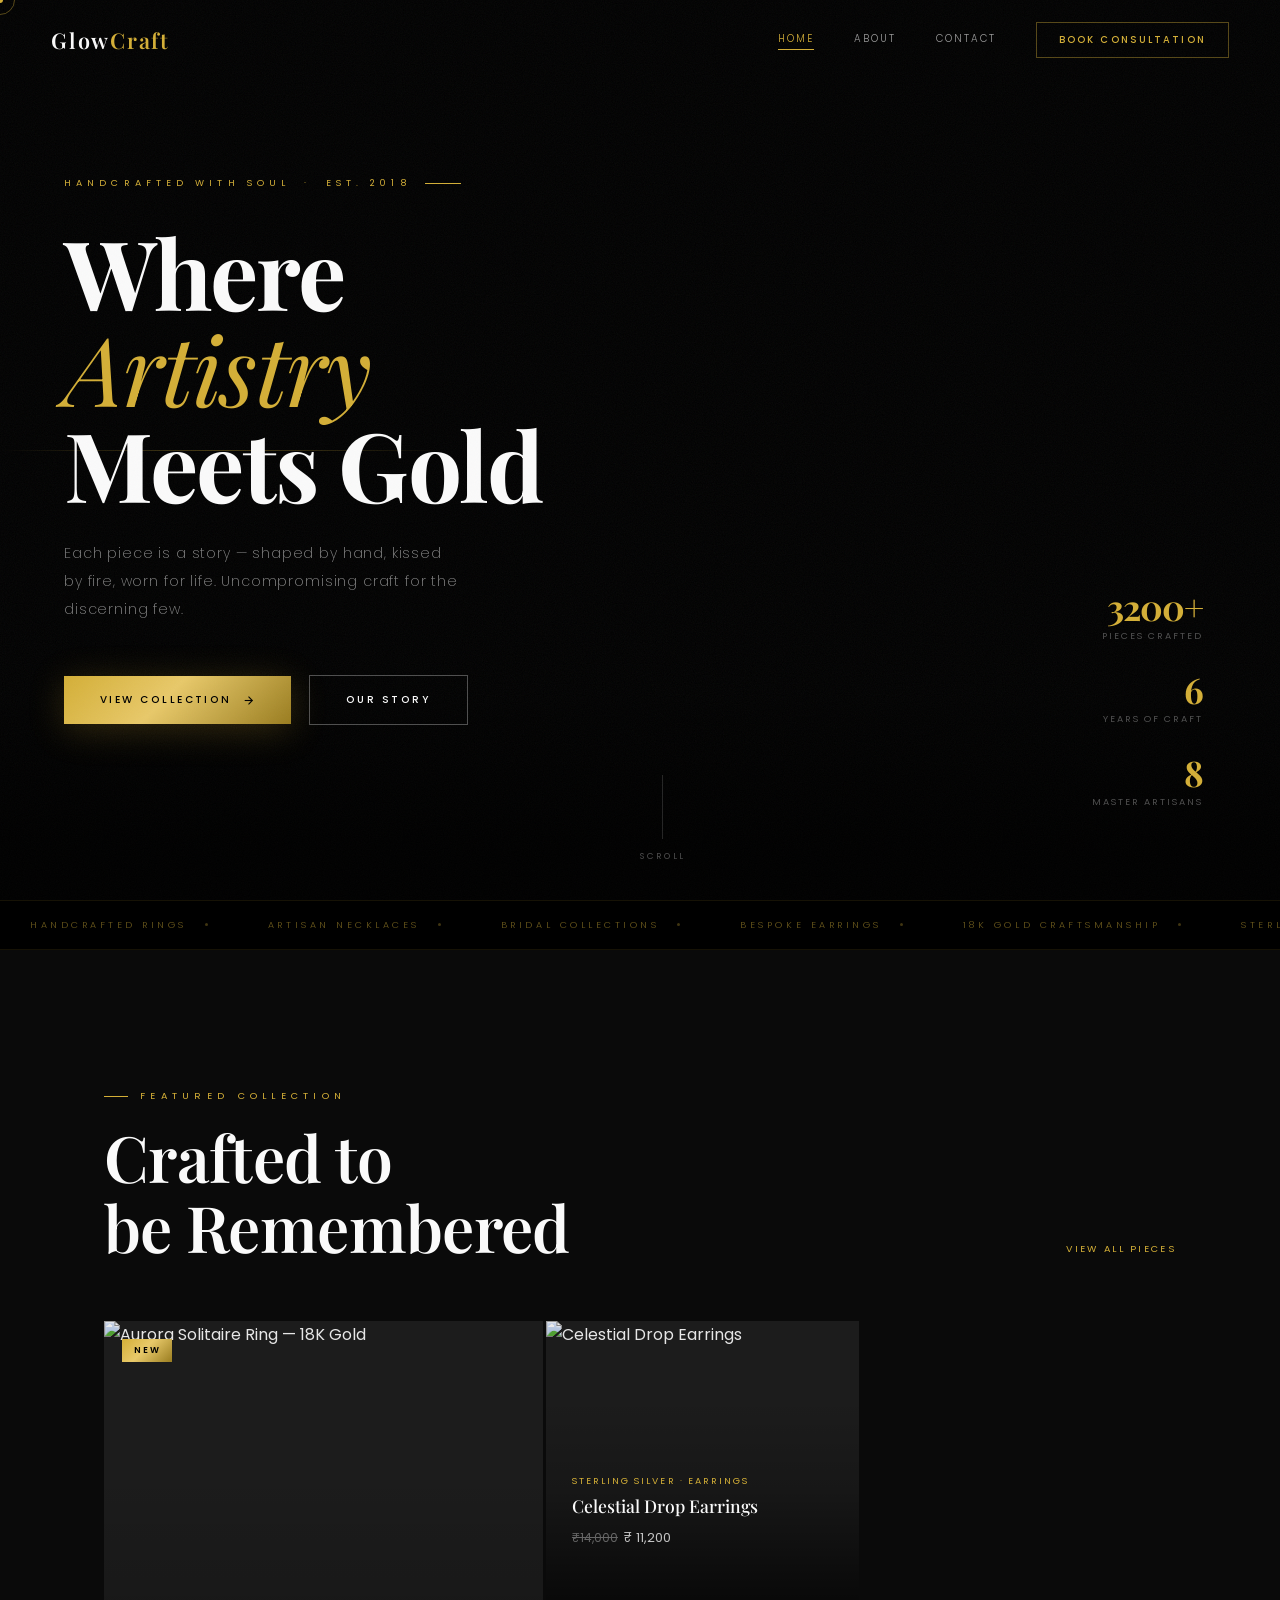
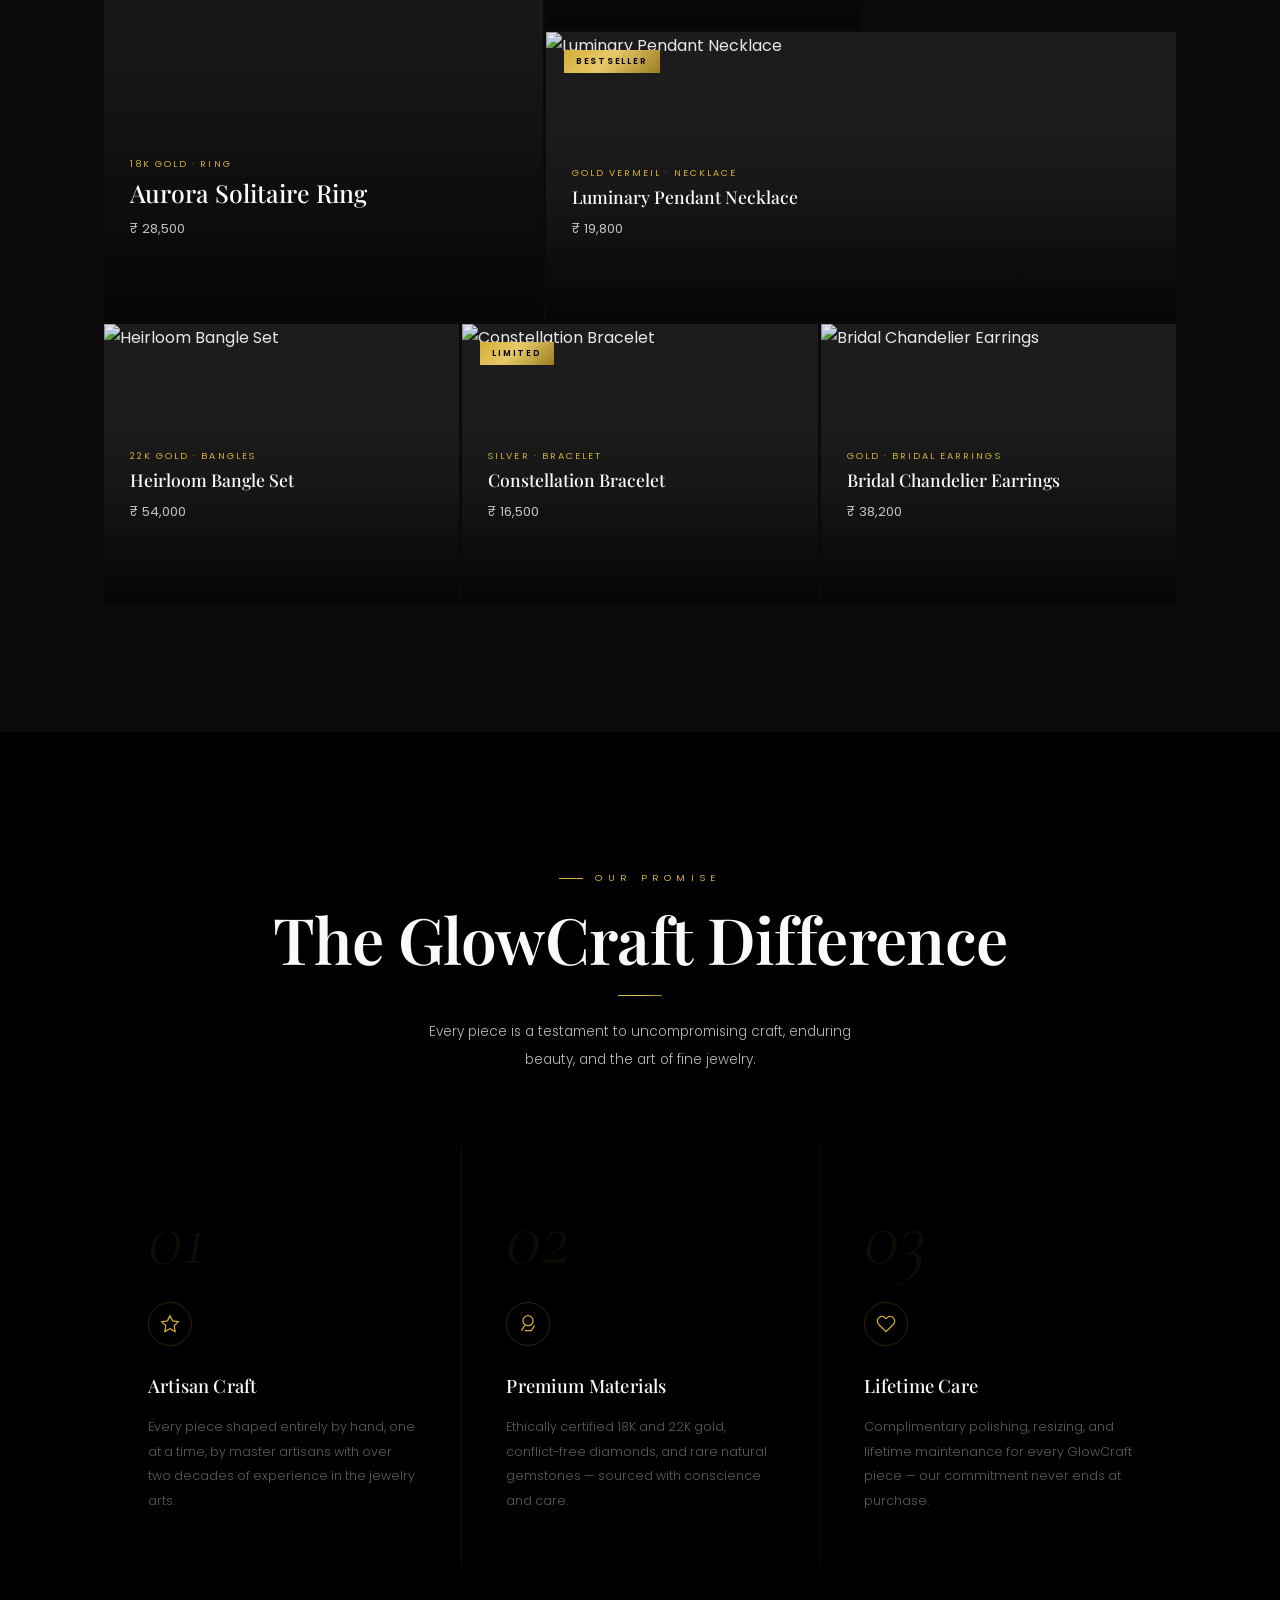
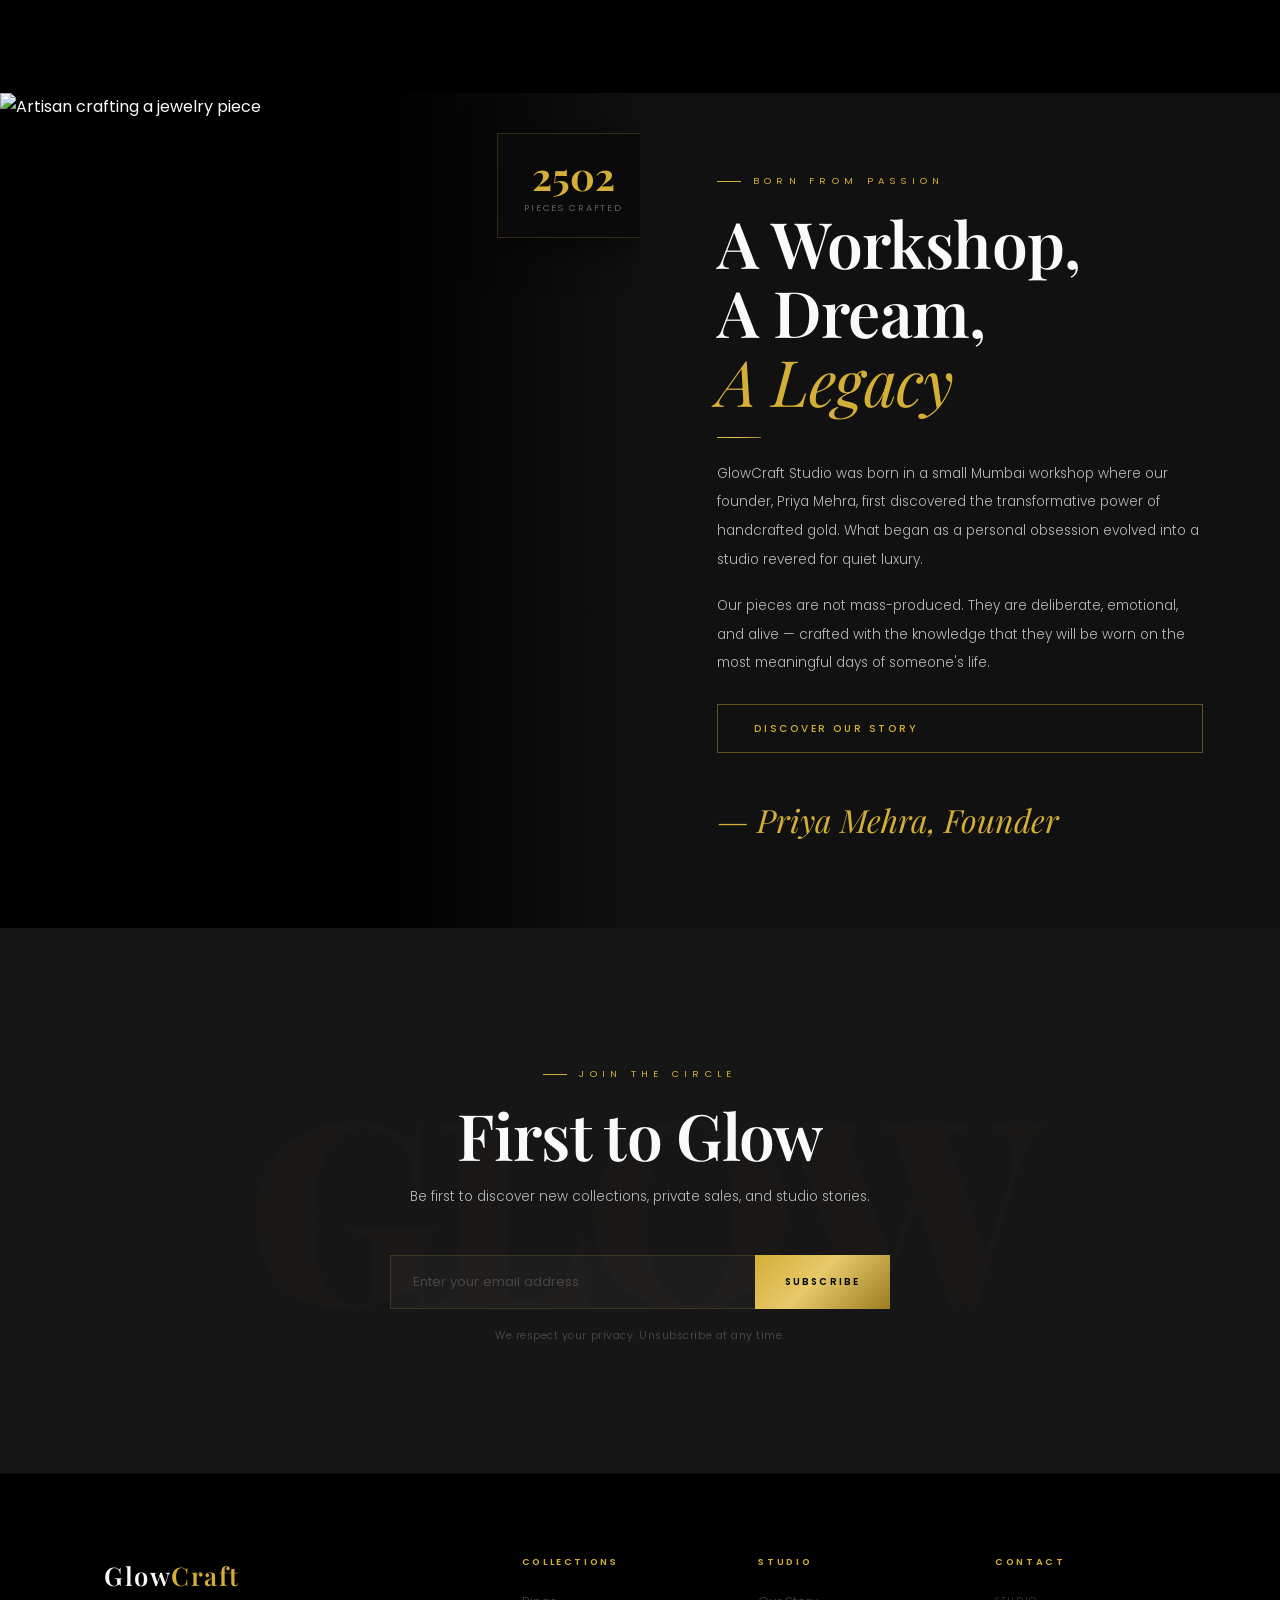
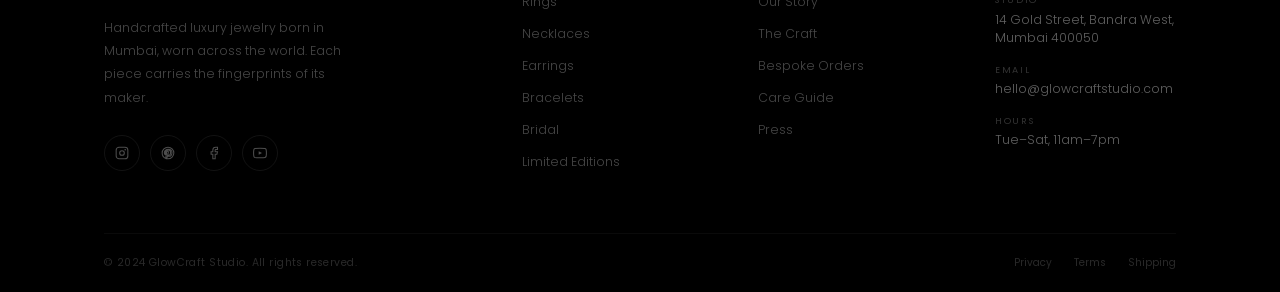
==== commit 80e396a2: "Update index.html" ====
--- a/index.html
+++ b/index.html
@@ -3,430 +3,342 @@
 <head>
   <meta charset="UTF-8"/>
   <meta name="viewport" content="width=device-width,initial-scale=1.0"/>
-  <meta name="description" content="GlowCraft Studio — Luxury handmade jewelry. Each piece is a story, shaped by hand, kissed by fire, worn for life."/>
+  <meta name="description" content="GlowCraft Studio — Ultra-luxury handmade jewelry. Each piece is a story shaped by hand, kissed by fire, worn for life."/>
   <title>GlowCraft Studio — Handmade Luxury Jewelry</title>
   <link rel="preconnect" href="https://fonts.googleapis.com"/>
   <link rel="preconnect" href="https://fonts.gstatic.com" crossorigin/>
-  <link href="https://fonts.googleapis.com/css2?family=Playfair+Display:ital,wght@0,400;0,500;0,600;0,700;0,900;1,400;1,600&family=Poppins:wght@200;300;400;500;600&family=Cormorant+Garamond:ital,wght@0,300;0,400;1,300;1,400&display=swap" rel="stylesheet"/>
+  <link href="https://fonts.googleapis.com/css2?family=Playfair+Display:ital,wght@0,400;0,500;0,600;0,700;0,900;1,400;1,500;1,700&family=Poppins:wght@200;300;400;500&family=Cormorant:ital,wght@0,300;0,400;1,300;1,400&display=swap" rel="stylesheet"/>
   <link rel="stylesheet" href="style.css"/>
 </head>
 <body>
 
-<!-- Scroll Progress -->
-<div class="scroll-progress" aria-hidden="true"></div>
-
-<!-- Custom Cursor -->
-<div class="cursor-dot" aria-hidden="true"></div>
-<div class="cursor-ring" aria-hidden="true"></div>
-
-<!-- ═══════════════════════════════════
-     NAVBAR
-═══════════════════════════════════ -->
+<div class="progress-bar" aria-hidden="true"></div>
+<div class="c-dot"  aria-hidden="true"></div>
+<div class="c-ring" aria-hidden="true"></div>
+
+<!-- ══════════════════ NAVBAR ══════════════════ -->
 <nav class="navbar" role="navigation" aria-label="Main navigation">
-  <div class="nav-inner">
-    <a href="index.html" class="nav-logo" aria-label="GlowCraft Studio home">
-      Glow<span class="logo-accent">Craft</span>
-    </a>
-    <div class="nav-links" role="menubar">
-      <a href="index.html" class="nav-link" role="menuitem">Home</a>
-      <a href="about.html" class="nav-link" role="menuitem">About</a>
-      <a href="contact.html" class="nav-link" role="menuitem">Contact</a>
-      <a href="contact.html" class="nav-book"><span>Book Consultation</span></a>
-    </div>
-    <button class="hamburger" aria-label="Toggle menu" aria-expanded="false">
+  <div class="n-inner">
+    <a href="index.html" class="n-logo" aria-label="GlowCraft Studio home">Glow<em>Craft</em></a>
+    <div class="n-links" role="menubar">
+      <a href="index.html" class="n-link" role="menuitem">Home</a>
+      <a href="about.html" class="n-link" role="menuitem">About</a>
+      <a href="contact.html" class="n-link" role="menuitem">Contact</a>
+      <a href="contact.html" class="n-cta"><span>Book Consultation</span></a>
+    </div>
+    <button class="burger" aria-label="Toggle menu" aria-expanded="false">
       <span></span><span></span><span></span>
     </button>
   </div>
 </nav>
 
-<!-- Mobile Drawer -->
-<div class="drawer-overlay" aria-hidden="true"></div>
-<div class="mobile-drawer" role="dialog" aria-label="Navigation" aria-modal="true">
-  <a href="index.html" class="drawer-link">Home</a>
-  <a href="about.html" class="drawer-link">About</a>
-  <a href="contact.html" class="drawer-link">Contact</a>
-  <a href="contact.html" class="btn btn-ghost" style="margin-top:12px"><span class="btn-text">Book Consultation</span></a>
+<div class="drawer-bg" aria-hidden="true"></div>
+<nav class="nav-drawer" aria-label="Mobile navigation">
+  <a href="index.html" class="d-link">Home</a>
+  <a href="about.html" class="d-link">About</a>
+  <a href="contact.html" class="d-link">Contact</a>
+  <a href="contact.html" class="btn btn-outline" style="margin-top:8px"><span class="btn-text">Book Consultation</span></a>
+</nav>
+
+<!-- ══════════════════ HERO ══════════════════ -->
+<section class="hero" aria-label="Hero">
+  <div class="hero-bg" role="img" aria-label="Luxury gold jewelry macro photograph"></div>
+  <div class="hero-vignette" aria-hidden="true"></div>
+  <div class="hero-grain"   aria-hidden="true"></div>
+  <div class="hero-line"    aria-hidden="true"></div>
+  <div class="hero-line"    aria-hidden="true"></div>
+
+  <div class="hero-content">
+    <div class="hero-inner">
+      <div class="h-eyebrow">Handcrafted with Soul &nbsp;·&nbsp; Est. 2018</div>
+      <h1 class="hero-title">
+        <span>Where</span>
+        <em>Artistry</em>
+        <span>Meets Gold</span>
+      </h1>
+      <p class="hero-sub">Each piece is a story — shaped by hand, kissed by fire, worn for life. Uncompromising craft for the discerning few.</p>
+      <div class="hero-actions">
+        <a href="#collection" class="btn btn-gold">
+          <span class="btn-text">View Collection</span>
+          <svg width="13" height="13" viewBox="0 0 24 24" fill="none" stroke="currentColor" stroke-width="2" aria-hidden="true"><line x1="5" y1="12" x2="19" y2="12"/><polyline points="12 5 19 12 12 19"/></svg>
+        </a>
+        <a href="about.html" class="btn btn-white-out"><span class="btn-text">Our Story</span></a>
+      </div>
+    </div>
+  </div>
+
+  <div class="hero-stats" aria-label="Studio statistics">
+    <div class="h-stat">
+      <div class="h-stat-n"><span data-count="3200">0</span>+</div>
+      <div class="h-stat-l">Pieces Crafted</div>
+    </div>
+    <div class="h-stat">
+      <div class="h-stat-n"><span data-count="6">0</span></div>
+      <div class="h-stat-l">Years of Craft</div>
+    </div>
+    <div class="h-stat">
+      <div class="h-stat-n"><span data-count="8">0</span></div>
+      <div class="h-stat-l">Master Artisans</div>
+    </div>
+  </div>
+
+  <div class="hero-scroll" aria-hidden="true">
+    <div class="scroll-line"></div>
+    <span class="scroll-txt">Scroll</span>
+  </div>
+</section>
+
+<!-- ══════════════════ TICKER ══════════════════ -->
+<div class="ticker" aria-hidden="true">
+  <div class="ticker-track">
+    <span class="ticker-item">Handcrafted Rings<span class="t-dot"></span></span>
+    <span class="ticker-item">Artisan Necklaces<span class="t-dot"></span></span>
+    <span class="ticker-item">Bridal Collections<span class="t-dot"></span></span>
+    <span class="ticker-item">Bespoke Earrings<span class="t-dot"></span></span>
+    <span class="ticker-item">18K Gold Craftsmanship<span class="t-dot"></span></span>
+    <span class="ticker-item">Sterling Silver Pieces<span class="t-dot"></span></span>
+    <span class="ticker-item">Limited Editions<span class="t-dot"></span></span>
+    <span class="ticker-item">Conflict-Free Diamonds<span class="t-dot"></span></span>
+  </div>
 </div>
 
-<!-- ═══════════════════════════════════
-     HERO
-═══════════════════════════════════ -->
-<section class="hero" aria-label="Hero section">
-  <div class="hero-bg" role="img" aria-label="Luxury gold jewelry macro photograph"></div>
-  <div class="hero-overlay" aria-hidden="true"></div>
-  <div class="hero-lines" aria-hidden="true"></div>
-
-  <div class="hero-content">
-    <div class="hero-eyebrow">Handcrafted with Soul · Est. 2018</div>
-    <h1 class="hero-title">
-      Where Artistry
-      <em>Meets Gold</em>
-    </h1>
-    <p class="hero-sub">Each piece is a story — shaped by hand, kissed by fire, worn for life. Uncompromising craft for the discerning few.</p>
-    <div class="hero-actions">
-      <a href="#products" class="btn btn-gold">
-        <span class="btn-text">View Collection</span>
-        <svg width="14" height="14" viewBox="0 0 24 24" fill="none" stroke="currentColor" stroke-width="2" aria-hidden="true"><line x1="5" y1="12" x2="19" y2="12"/><polyline points="12 5 19 12 12 19"/></svg>
-      </a>
-      <a href="about.html" class="btn btn-white"><span class="btn-text">Our Story</span></a>
-    </div>
-  </div>
-
-  <!-- Stats panel -->
-  <div class="hero-stats" aria-label="Studio statistics">
-    <div class="hero-stat">
-      <div class="hero-stat-num"><span data-count="3200">0</span>+</div>
-      <div class="hero-stat-lbl">Pieces Crafted</div>
-    </div>
-    <div class="hero-stat">
-      <div class="hero-stat-num"><span data-count="6">0</span></div>
-      <div class="hero-stat-lbl">Years of Craft</div>
-    </div>
-    <div class="hero-stat">
-      <div class="hero-stat-num"><span data-count="8">0</span></div>
-      <div class="hero-stat-lbl">Master Artisans</div>
-    </div>
-  </div>
-
-  <!-- Scroll -->
-  <div class="hero-scroll" aria-hidden="true">
-    <div class="hero-scroll-line"></div>
-    <span class="hero-scroll-text">Scroll</span>
-  </div>
-</section>
-
-<!-- ═══════════════════════════════════
-     MARQUEE
-═══════════════════════════════════ -->
-<div class="marquee-strip" aria-hidden="true">
-  <div class="marquee-track">
-    <span class="marquee-item">Handcrafted Rings<span class="marquee-sep"></span></span>
-    <span class="marquee-item">Artisan Necklaces<span class="marquee-sep"></span></span>
-    <span class="marquee-item">Bridal Collections<span class="marquee-sep"></span></span>
-    <span class="marquee-item">Bespoke Earrings<span class="marquee-sep"></span></span>
-    <span class="marquee-item">18K Gold Craftsmanship<span class="marquee-sep"></span></span>
-    <span class="marquee-item">Sterling Silver<span class="marquee-sep"></span></span>
-    <span class="marquee-item">Limited Editions<span class="marquee-sep"></span></span>
-    <span class="marquee-item">Conflict-Free Diamonds<span class="marquee-sep"></span></span>
-  </div>
-</div>
-
-<!-- ═══════════════════════════════════
-     FEATURED PRODUCTS
-═══════════════════════════════════ -->
-<section class="section bg-dark" id="products" aria-labelledby="products-heading">
-  <div class="container">
+<!-- ══════════════════ EDITORIAL COLLECTION ══════════════════ -->
+<section class="section deep" id="collection" aria-labelledby="col-heading">
+  <div class="wrap">
     <div class="products-header">
       <div>
-        <span class="eyebrow" data-reveal>Featured Collection</span>
-        <h2 class="display-title" id="products-heading" data-reveal data-delay="1">Crafted to<br>be Remembered</h2>
-      </div>
-      <a href="#" class="products-view-all" data-reveal data-delay="2">View all pieces</a>
-    </div>
-
-    <div class="products-grid">
-
-      <!-- Card 1 -->
-      <article class="product-card" data-reveal data-delay="1" aria-label="Aurora Solitaire Ring">
-        <div class="product-img">
-          <img src="https://images.unsplash.com/photo-1515562141207-7a88fb7ce338?w=700&q=80" alt="Aurora Solitaire Ring — 18K Gold" loading="lazy"/>
-          <span class="product-badge">New</span>
-          <div class="product-overlay" aria-hidden="true">
-            <div class="product-overlay-btns">
-              <button class="product-overlay-btn">Quick View</button>
-              <button class="product-overlay-btn">Add to Bag</button>
-            </div>
-          </div>
-        </div>
-        <div class="product-info">
-          <p class="product-cat">18K Gold · Ring</p>
-          <h3 class="product-name">Aurora Solitaire Ring</h3>
-          <div class="product-bottom">
-            <span class="product-price">₹ 28,500</span>
-            <button class="product-wish" aria-label="Add to wishlist">
-              <svg width="15" height="15" viewBox="0 0 24 24" fill="none" stroke="currentColor" stroke-width="1.5" aria-hidden="true"><path d="M20.84 4.61a5.5 5.5 0 0 0-7.78 0L12 5.67l-1.06-1.06a5.5 5.5 0 0 0-7.78 7.78l1.06 1.06L12 21.23l7.78-7.78 1.06-1.06a5.5 5.5 0 0 0 0-7.78z"/></svg>
+        <span class="label" data-r="fade">Featured Collection</span>
+        <h2 class="h-display" id="col-heading" data-r="up" data-d="1">Crafted to<br>be Remembered</h2>
+      </div>
+      <a href="#" class="see-all" data-r="fade" data-d="2">View all pieces</a>
+    </div>
+
+    <div class="ed-grid">
+
+      <!-- FEATURE CARD -->
+      <article class="ed-card feature" data-r="up" data-d="1" aria-label="Aurora Solitaire Ring">
+        <img class="ed-img" src="https://images.unsplash.com/photo-1515562141207-7a88fb7ce338?w=800&q=85" alt="Aurora Solitaire Ring — 18K Gold" loading="lazy"/>
+        <div class="ed-overlay">
+          <span class="ed-badge">New</span>
+          <p class="ed-cat">18K Gold · Ring</p>
+          <h3 class="ed-name">Aurora Solitaire Ring</h3>
+          <p class="ed-price">₹ 28,500</p>
+          <div class="ed-actions">
+            <button class="ed-btn">Quick View</button>
+            <button class="ed-btn">Add to Bag</button>
+            <button class="ed-wish" aria-label="Add to wishlist">
+              <svg width="14" height="14" viewBox="0 0 24 24" fill="none" stroke="currentColor" stroke-width="1.5" aria-hidden="true"><path d="M20.84 4.61a5.5 5.5 0 0 0-7.78 0L12 5.67l-1.06-1.06a5.5 5.5 0 0 0-7.78 7.78l1.06 1.06L12 21.23l7.78-7.78 1.06-1.06a5.5 5.5 0 0 0 0-7.78z"/></svg>
             </button>
           </div>
         </div>
       </article>
 
-      <!-- Card 2 -->
-      <article class="product-card" data-reveal data-delay="2" aria-label="Celestial Drop Earrings">
-        <div class="product-img">
-          <img src="https://images.unsplash.com/photo-1599643478518-a784e5dc4c8f?w=700&q=80" alt="Celestial Drop Earrings — Sterling Silver" loading="lazy"/>
-          <div class="product-overlay" aria-hidden="true">
-            <div class="product-overlay-btns">
-              <button class="product-overlay-btn">Quick View</button>
-              <button class="product-overlay-btn">Add to Bag</button>
-            </div>
-          </div>
-        </div>
-        <div class="product-info">
-          <p class="product-cat">Sterling Silver · Earrings</p>
-          <h3 class="product-name">Celestial Drop Earrings</h3>
-          <div class="product-bottom">
-            <span class="product-price"><span class="was">₹ 14,000</span>₹ 11,200</span>
-            <button class="product-wish" aria-label="Add to wishlist">
-              <svg width="15" height="15" viewBox="0 0 24 24" fill="none" stroke="currentColor" stroke-width="1.5" aria-hidden="true"><path d="M20.84 4.61a5.5 5.5 0 0 0-7.78 0L12 5.67l-1.06-1.06a5.5 5.5 0 0 0-7.78 7.78l1.06 1.06L12 21.23l7.78-7.78 1.06-1.06a5.5 5.5 0 0 0 0-7.78z"/></svg>
+      <!-- TOP RIGHT -->
+      <article class="ed-card" data-r="up" data-d="2" aria-label="Celestial Drop Earrings">
+        <img class="ed-img" src="https://images.unsplash.com/photo-1599643478518-a784e5dc4c8f?w=700&q=85" alt="Celestial Drop Earrings" loading="lazy"/>
+        <div class="ed-overlay">
+          <p class="ed-cat">Sterling Silver · Earrings</p>
+          <h3 class="ed-name">Celestial Drop Earrings</h3>
+          <p class="ed-price"><span class="was">₹14,000</span>₹ 11,200</p>
+          <div class="ed-actions">
+            <button class="ed-btn">Quick View</button>
+            <button class="ed-btn">Add to Bag</button>
+            <button class="ed-wish" aria-label="Add to wishlist">
+              <svg width="14" height="14" viewBox="0 0 24 24" fill="none" stroke="currentColor" stroke-width="1.5" aria-hidden="true"><path d="M20.84 4.61a5.5 5.5 0 0 0-7.78 0L12 5.67l-1.06-1.06a5.5 5.5 0 0 0-7.78 7.78l1.06 1.06L12 21.23l7.78-7.78 1.06-1.06a5.5 5.5 0 0 0 0-7.78z"/></svg>
             </button>
           </div>
         </div>
       </article>
 
-      <!-- Card 3 -->
-      <article class="product-card" data-reveal data-delay="3" aria-label="Luminary Pendant Necklace">
-        <div class="product-img">
-          <img src="https://images.unsplash.com/photo-1535632066927-ab7c9ab60908?w=700&q=80" alt="Luminary Pendant Necklace — Gold Vermeil" loading="lazy"/>
-          <span class="product-badge">Bestseller</span>
-          <div class="product-overlay" aria-hidden="true">
-            <div class="product-overlay-btns">
-              <button class="product-overlay-btn">Quick View</button>
-              <button class="product-overlay-btn">Add to Bag</button>
-            </div>
-          </div>
-        </div>
-        <div class="product-info">
-          <p class="product-cat">Gold Vermeil · Necklace</p>
-          <h3 class="product-name">Luminary Pendant Necklace</h3>
-          <div class="product-bottom">
-            <span class="product-price">₹ 19,800</span>
-            <button class="product-wish" aria-label="Add to wishlist">
-              <svg width="15" height="15" viewBox="0 0 24 24" fill="none" stroke="currentColor" stroke-width="1.5" aria-hidden="true"><path d="M20.84 4.61a5.5 5.5 0 0 0-7.78 0L12 5.67l-1.06-1.06a5.5 5.5 0 0 0-7.78 7.78l1.06 1.06L12 21.23l7.78-7.78 1.06-1.06a5.5 5.5 0 0 0 0-7.78z"/></svg>
+      <!-- BOTTOM RIGHT — WIDE -->
+      <article class="ed-card wide" data-r="up" data-d="3" aria-label="Luminary Pendant Necklace">
+        <img class="ed-img" src="https://images.unsplash.com/photo-1535632066927-ab7c9ab60908?w=900&q=85" alt="Luminary Pendant Necklace" loading="lazy"/>
+        <div class="ed-overlay">
+          <span class="ed-badge">Bestseller</span>
+          <p class="ed-cat">Gold Vermeil · Necklace</p>
+          <h3 class="ed-name">Luminary Pendant Necklace</h3>
+          <p class="ed-price">₹ 19,800</p>
+          <div class="ed-actions">
+            <button class="ed-btn">Quick View</button>
+            <button class="ed-btn">Add to Bag</button>
+            <button class="ed-wish" aria-label="Add to wishlist">
+              <svg width="14" height="14" viewBox="0 0 24 24" fill="none" stroke="currentColor" stroke-width="1.5" aria-hidden="true"><path d="M20.84 4.61a5.5 5.5 0 0 0-7.78 0L12 5.67l-1.06-1.06a5.5 5.5 0 0 0-7.78 7.78l1.06 1.06L12 21.23l7.78-7.78 1.06-1.06a5.5 5.5 0 0 0 0-7.78z"/></svg>
             </button>
           </div>
         </div>
       </article>
 
-      <!-- Card 4 -->
-      <article class="product-card" data-reveal data-delay="1" aria-label="Heirloom Bangle Set">
-        <div class="product-img">
-          <img src="https://images.unsplash.com/photo-1611591437281-460bfbe1220a?w=700&q=80" alt="Heirloom Bangle Set — 22K Gold" loading="lazy"/>
-          <div class="product-overlay" aria-hidden="true">
-            <div class="product-overlay-btns">
-              <button class="product-overlay-btn">Quick View</button>
-              <button class="product-overlay-btn">Add to Bag</button>
-            </div>
-          </div>
-        </div>
-        <div class="product-info">
-          <p class="product-cat">22K Gold · Bangles</p>
-          <h3 class="product-name">Heirloom Bangle Set</h3>
-          <div class="product-bottom">
-            <span class="product-price">₹ 54,000</span>
-            <button class="product-wish" aria-label="Add to wishlist">
-              <svg width="15" height="15" viewBox="0 0 24 24" fill="none" stroke="currentColor" stroke-width="1.5" aria-hidden="true"><path d="M20.84 4.61a5.5 5.5 0 0 0-7.78 0L12 5.67l-1.06-1.06a5.5 5.5 0 0 0-7.78 7.78l1.06 1.06L12 21.23l7.78-7.78 1.06-1.06a5.5 5.5 0 0 0 0-7.78z"/></svg>
-            </button>
-          </div>
-        </div>
-      </article>
-
-      <!-- Card 5 -->
-      <article class="product-card" data-reveal data-delay="2" aria-label="Constellation Bracelet">
-        <div class="product-img">
-          <img src="https://images.unsplash.com/photo-1573408301185-9519f94816b5?w=700&q=80" alt="Constellation Bracelet — Silver" loading="lazy"/>
-          <span class="product-badge">Limited</span>
-          <div class="product-overlay" aria-hidden="true">
-            <div class="product-overlay-btns">
-              <button class="product-overlay-btn">Quick View</button>
-              <button class="product-overlay-btn">Add to Bag</button>
-            </div>
-          </div>
-        </div>
-        <div class="product-info">
-          <p class="product-cat">Silver · Bracelet</p>
-          <h3 class="product-name">Constellation Bracelet</h3>
-          <div class="product-bottom">
-            <span class="product-price">₹ 16,500</span>
-            <button class="product-wish" aria-label="Add to wishlist">
-              <svg width="15" height="15" viewBox="0 0 24 24" fill="none" stroke="currentColor" stroke-width="1.5" aria-hidden="true"><path d="M20.84 4.61a5.5 5.5 0 0 0-7.78 0L12 5.67l-1.06-1.06a5.5 5.5 0 0 0-7.78 7.78l1.06 1.06L12 21.23l7.78-7.78 1.06-1.06a5.5 5.5 0 0 0 0-7.78z"/></svg>
-            </button>
-          </div>
-        </div>
-      </article>
-
-      <!-- Card 6 -->
-      <article class="product-card" data-reveal data-delay="3" aria-label="Bridal Chandelier Earrings">
-        <div class="product-img">
-          <img src="https://images.unsplash.com/photo-1602173574767-37ac01994b2a?w=700&q=80" alt="Bridal Chandelier Earrings — Gold" loading="lazy"/>
-          <div class="product-overlay" aria-hidden="true">
-            <div class="product-overlay-btns">
-              <button class="product-overlay-btn">Quick View</button>
-              <button class="product-overlay-btn">Add to Bag</button>
-            </div>
-          </div>
-        </div>
-        <div class="product-info">
-          <p class="product-cat">Gold · Bridal Earrings</p>
-          <h3 class="product-name">Bridal Chandelier Earrings</h3>
-          <div class="product-bottom">
-            <span class="product-price">₹ 38,200</span>
-            <button class="product-wish" aria-label="Add to wishlist">
-              <svg width="15" height="15" viewBox="0 0 24 24" fill="none" stroke="currentColor" stroke-width="1.5" aria-hidden="true"><path d="M20.84 4.61a5.5 5.5 0 0 0-7.78 0L12 5.67l-1.06-1.06a5.5 5.5 0 0 0-7.78 7.78l1.06 1.06L12 21.23l7.78-7.78 1.06-1.06a5.5 5.5 0 0 0 0-7.78z"/></svg>
-            </button>
-          </div>
-        </div>
-      </article>
-
-    </div><!-- /products-grid -->
-  </div>
-</section>
-
-<!-- ═══════════════════════════════════
-     BRAND VALUES
-═══════════════════════════════════ -->
-<section class="section bg-darker" aria-labelledby="values-heading">
-  <div class="container">
-    <div style="text-align:center" data-reveal>
-      <span class="eyebrow" style="justify-content:center">Our Promise</span>
-      <h2 class="display-title" id="values-heading" style="text-align:center;margin:0 auto">The GlowCraft Difference</h2>
-      <div class="gold-line center"></div>
-      <p class="section-body" style="margin:0 auto;text-align:center">Every piece is a testament to uncompromising craft, enduring beauty, and the art of fine jewelry.</p>
-    </div>
-
-    <div class="values-grid">
-      <div class="value-card" data-num="01" data-reveal data-delay="1">
-        <div class="value-icon" aria-hidden="true">
-          <svg width="22" height="22" viewBox="0 0 24 24" fill="none" stroke="currentColor" stroke-width="1.5"><path d="M12 2l3.09 6.26L22 9.27l-5 4.87 1.18 6.88L12 17.77l-6.18 3.25L7 14.14 2 9.27l6.91-1.01L12 2z"/></svg>
-        </div>
-        <h3 class="value-title">Artisan Craft</h3>
-        <p class="value-body">Every piece shaped entirely by hand, one at a time, by master artisans with over two decades of experience in the jewelry arts.</p>
-      </div>
-      <div class="value-card" data-num="02" data-reveal data-delay="2">
-        <div class="value-icon" aria-hidden="true">
-          <svg width="22" height="22" viewBox="0 0 24 24" fill="none" stroke="currentColor" stroke-width="1.5"><circle cx="12" cy="8" r="6"/><path d="M8 14l-4 6m16-6l-4 6m-8 0h8"/></svg>
-        </div>
-        <h3 class="value-title">Premium Materials</h3>
-        <p class="value-body">Ethically certified 18K and 22K gold, conflict-free diamonds, and rare natural gemstones — sourced with conscience and care.</p>
-      </div>
-      <div class="value-card" data-num="03" data-reveal data-delay="3">
-        <div class="value-icon" aria-hidden="true">
-          <svg width="22" height="22" viewBox="0 0 24 24" fill="none" stroke="currentColor" stroke-width="1.5"><path d="M20.84 4.61a5.5 5.5 0 0 0-7.78 0L12 5.67l-1.06-1.06a5.5 5.5 0 0 0-7.78 7.78l1.06 1.06L12 21.23l7.78-7.78 1.06-1.06a5.5 5.5 0 0 0 0-7.78z"/></svg>
-        </div>
-        <h3 class="value-title">Lifetime Care</h3>
-        <p class="value-body">Complimentary polishing, resizing, and lifetime maintenance for every GlowCraft piece — our commitment never ends at purchase.</p>
-      </div>
-    </div>
-  </div>
-</section>
-
-<!-- ═══════════════════════════════════
-     STORY / SPLIT
-═══════════════════════════════════ -->
-<section class="section bg-dark" aria-labelledby="story-heading">
-  <div class="container">
-    <div class="story-grid">
-      <div class="story-img-wrap" data-reveal="left">
-        <img class="story-img-main" src="https://images.unsplash.com/photo-1584448097764-374f81551427?w=900&q=80" alt="Artisan crafting a jewelry piece at GlowCraft Studio" loading="lazy"/>
-        <div class="story-img-accent" aria-hidden="true"></div>
-        <div class="story-badge" aria-label="Over 3200 pieces crafted">
-          <div class="story-badge-num" data-count="3200">0</div>
-          <div class="story-badge-lbl">Pieces Crafted</div>
-        </div>
-      </div>
-      <div data-reveal="right">
-        <span class="eyebrow">A Glimpse Into Our World</span>
-        <h2 class="display-title" id="story-heading">Born from Passion,<br>Worn with Pride</h2>
-        <div class="gold-line"></div>
-        <p class="story-body">GlowCraft Studio was born in a small Mumbai workshop where our founder, Priya Mehra, first discovered the transformative power of handcrafted gold. What began as a personal obsession became a studio revered for its quiet luxury.</p>
-        <p class="story-body">Our pieces are not mass-produced. They are deliberate, emotional, and alive — crafted with the knowledge that they will be worn on the most meaningful days of someone's life.</p>
-        <a href="about.html" class="btn btn-ghost" style="margin-top:12px"><span class="btn-text">Discover Our Story</span></a>
-        <span class="story-signature">— Priya Mehra, Founder</span>
-      </div>
-    </div>
-  </div>
-</section>
-
-<!-- ═══════════════════════════════════
-     NEWSLETTER
-═══════════════════════════════════ -->
-<section class="newsletter-section" aria-labelledby="newsletter-heading">
-  <div class="container" style="position:relative;z-index:1">
-    <span class="eyebrow" style="justify-content:center" data-reveal>Join the Circle</span>
-    <h2 class="display-title" id="newsletter-heading" style="text-align:center" data-reveal data-delay="1">First to Glow</h2>
-    <p class="section-body" style="margin:16px auto 0;text-align:center" data-reveal data-delay="2">Be first to discover new collections, private sales, and studio stories. No noise — only gold.</p>
-    <form class="newsletter-form" novalidate aria-label="Newsletter signup" data-reveal data-delay="3">
+    </div><!-- /ed-grid -->
+
+    <!-- Second row: 3 equal cards -->
+    <div style="display:grid;grid-template-columns:repeat(3,1fr);gap:3px;margin-top:3px">
+      <article class="ed-card" data-r="up" data-d="1" aria-label="Heirloom Bangle Set">
+        <img class="ed-img" src="https://images.unsplash.com/photo-1611591437281-460bfbe1220a?w=600&q=80" alt="Heirloom Bangle Set" loading="lazy"/>
+        <div class="ed-overlay">
+          <p class="ed-cat">22K Gold · Bangles</p>
+          <h3 class="ed-name">Heirloom Bangle Set</h3>
+          <p class="ed-price">₹ 54,000</p>
+          <div class="ed-actions">
+            <button class="ed-btn">Quick View</button>
+            <button class="ed-btn">Add to Bag</button>
+            <button class="ed-wish" aria-label="Add to wishlist"><svg width="14" height="14" viewBox="0 0 24 24" fill="none" stroke="currentColor" stroke-width="1.5" aria-hidden="true"><path d="M20.84 4.61a5.5 5.5 0 0 0-7.78 0L12 5.67l-1.06-1.06a5.5 5.5 0 0 0-7.78 7.78l1.06 1.06L12 21.23l7.78-7.78 1.06-1.06a5.5 5.5 0 0 0 0-7.78z"/></svg></button>
+          </div>
+        </div>
+      </article>
+      <article class="ed-card" data-r="up" data-d="2" aria-label="Constellation Bracelet">
+        <img class="ed-img" src="https://images.unsplash.com/photo-1573408301185-9519f94816b5?w=600&q=80" alt="Constellation Bracelet" loading="lazy"/>
+        <div class="ed-overlay">
+          <span class="ed-badge">Limited</span>
+          <p class="ed-cat">Silver · Bracelet</p>
+          <h3 class="ed-name">Constellation Bracelet</h3>
+          <p class="ed-price">₹ 16,500</p>
+          <div class="ed-actions">
+            <button class="ed-btn">Quick View</button>
+            <button class="ed-btn">Add to Bag</button>
+            <button class="ed-wish" aria-label="Add to wishlist"><svg width="14" height="14" viewBox="0 0 24 24" fill="none" stroke="currentColor" stroke-width="1.5" aria-hidden="true"><path d="M20.84 4.61a5.5 5.5 0 0 0-7.78 0L12 5.67l-1.06-1.06a5.5 5.5 0 0 0-7.78 7.78l1.06 1.06L12 21.23l7.78-7.78 1.06-1.06a5.5 5.5 0 0 0 0-7.78z"/></svg></button>
+          </div>
+        </div>
+      </article>
+      <article class="ed-card" data-r="up" data-d="3" aria-label="Bridal Chandelier Earrings">
+        <img class="ed-img" src="https://images.unsplash.com/photo-1602173574767-37ac01994b2a?w=600&q=80" alt="Bridal Chandelier Earrings" loading="lazy"/>
+        <div class="ed-overlay">
+          <p class="ed-cat">Gold · Bridal Earrings</p>
+          <h3 class="ed-name">Bridal Chandelier Earrings</h3>
+          <p class="ed-price">₹ 38,200</p>
+          <div class="ed-actions">
+            <button class="ed-btn">Quick View</button>
+            <button class="ed-btn">Add to Bag</button>
+            <button class="ed-wish" aria-label="Add to wishlist"><svg width="14" height="14" viewBox="0 0 24 24" fill="none" stroke="currentColor" stroke-width="1.5" aria-hidden="true"><path d="M20.84 4.61a5.5 5.5 0 0 0-7.78 0L12 5.67l-1.06-1.06a5.5 5.5 0 0 0-7.78 7.78l1.06 1.06L12 21.23l7.78-7.78 1.06-1.06a5.5 5.5 0 0 0 0-7.78z"/></svg></button>
+          </div>
+        </div>
+      </article>
+    </div>
+
+  </div>
+</section>
+
+<!-- ══════════════════ VALUES ══════════════════ -->
+<section class="section black" aria-labelledby="val-heading">
+  <div class="wrap">
+    <div class="values-intro" data-r="fade">
+      <span class="label" style="justify-content:center">Our Promise</span>
+      <h2 class="h-display" id="val-heading" style="text-align:center">The GlowCraft Difference</h2>
+      <div class="rule c"></div>
+      <p class="body-text" style="margin:0 auto;text-align:center">Every piece is a testament to uncompromising craft, enduring beauty, and the art of fine jewelry.</p>
+    </div>
+    <div class="values-list">
+      <div class="val-item" data-r="up" data-d="1">
+        <div class="val-num" aria-hidden="true">01</div>
+        <div class="val-icon" aria-hidden="true">
+          <svg width="20" height="20" viewBox="0 0 24 24" fill="none" stroke="currentColor" stroke-width="1.5"><path d="M12 2l3.09 6.26L22 9.27l-5 4.87 1.18 6.88L12 17.77l-6.18 3.25L7 14.14 2 9.27l6.91-1.01L12 2z"/></svg>
+        </div>
+        <h3 class="val-title">Artisan Craft</h3>
+        <p class="val-body">Every piece shaped entirely by hand, one at a time, by master artisans with over two decades of experience in the jewelry arts.</p>
+      </div>
+      <div class="val-item" data-r="up" data-d="2">
+        <div class="val-num" aria-hidden="true">02</div>
+        <div class="val-icon" aria-hidden="true">
+          <svg width="20" height="20" viewBox="0 0 24 24" fill="none" stroke="currentColor" stroke-width="1.5"><circle cx="12" cy="8" r="6"/><path d="M8 14l-4 6m16-6l-4 6m-8 0h8"/></svg>
+        </div>
+        <h3 class="val-title">Premium Materials</h3>
+        <p class="val-body">Ethically certified 18K and 22K gold, conflict-free diamonds, and rare natural gemstones — sourced with conscience and care.</p>
+      </div>
+      <div class="val-item" data-r="up" data-d="3">
+        <div class="val-num" aria-hidden="true">03</div>
+        <div class="val-icon" aria-hidden="true">
+          <svg width="20" height="20" viewBox="0 0 24 24" fill="none" stroke="currentColor" stroke-width="1.5"><path d="M20.84 4.61a5.5 5.5 0 0 0-7.78 0L12 5.67l-1.06-1.06a5.5 5.5 0 0 0-7.78 7.78l1.06 1.06L12 21.23l7.78-7.78 1.06-1.06a5.5 5.5 0 0 0 0-7.78z"/></svg>
+        </div>
+        <h3 class="val-title">Lifetime Care</h3>
+        <p class="val-body">Complimentary polishing, resizing, and lifetime maintenance for every GlowCraft piece — our commitment never ends at purchase.</p>
+      </div>
+    </div>
+  </div>
+</section>
+
+<!-- ══════════════════ STORY SPLIT ══════════════════ -->
+<section aria-labelledby="story-heading">
+  <div class="split">
+    <div class="split-img" data-r="left">
+      <img src="https://images.unsplash.com/photo-1584448097764-374f81551427?w=900&q=85" alt="Artisan crafting a jewelry piece" loading="lazy"/>
+      <div class="split-img-overlay" aria-hidden="true"></div>
+      <div class="split-badge" aria-label="Over 3200 pieces crafted">
+        <div class="split-badge-n" data-count="3200">0</div>
+        <div class="split-badge-l">Pieces Crafted</div>
+      </div>
+    </div>
+    <div class="split-content" data-r="right">
+      <span class="label">Born from Passion</span>
+      <h2 class="h-display" id="story-heading">A Workshop,<br>A Dream,<br><em>A Legacy</em></h2>
+      <div class="rule"></div>
+      <p class="split-body">GlowCraft Studio was born in a small Mumbai workshop where our founder, Priya Mehra, first discovered the transformative power of handcrafted gold. What began as a personal obsession evolved into a studio revered for quiet luxury.</p>
+      <p class="split-body">Our pieces are not mass-produced. They are deliberate, emotional, and alive — crafted with the knowledge that they will be worn on the most meaningful days of someone's life.</p>
+      <a href="about.html" class="btn btn-outline" style="margin-top:8px"><span class="btn-text">Discover Our Story</span></a>
+      <span class="split-sig">— Priya Mehra, Founder</span>
+    </div>
+  </div>
+</section>
+
+<!-- ══════════════════ NEWSLETTER ══════════════════ -->
+<section class="nl-section" aria-labelledby="nl-heading">
+  <div class="nl-bg-text" aria-hidden="true">GLOW</div>
+  <div class="wrap" style="position:relative;z-index:1">
+    <span class="label" style="justify-content:center" data-r="fade">Join the Circle</span>
+    <h2 class="h-display" id="nl-heading" style="text-align:center" data-r="up" data-d="1">First to Glow</h2>
+    <p class="body-text" style="margin:14px auto 0;text-align:center" data-r="up" data-d="2">Be first to discover new collections, private sales, and studio stories.</p>
+    <form class="nl-form" novalidate data-r="up" data-d="3">
       <label for="nl-email" class="sr-only">Email address</label>
-      <input type="email" id="nl-email" class="newsletter-input" placeholder="Enter your email address" required autocomplete="email"/>
-      <button type="submit" class="newsletter-btn">Subscribe</button>
+      <input type="email" id="nl-email" class="nl-input" placeholder="Enter your email address" required autocomplete="email"/>
+      <button type="submit" class="nl-btn">Subscribe</button>
     </form>
-    <p class="newsletter-note" data-reveal data-delay="4">We respect your privacy. Unsubscribe at any time.</p>
-  </div>
-</section>
-
-<!-- ═══════════════════════════════════
-     FOOTER
-═══════════════════════════════════ -->
+    <p class="nl-note" data-r="fade" data-d="4">We respect your privacy. Unsubscribe at any time.</p>
+  </div>
+</section>
+
+<!-- ══════════════════ FOOTER ══════════════════ -->
 <footer role="contentinfo">
-  <div class="container">
+  <div class="wrap">
     <div class="footer-grid">
-
-      <div>
-        <a href="index.html" class="footer-logo">Glow<span class="logo-accent">Craft</span></a>
-        <p class="footer-desc">Handcrafted luxury jewelry born in Mumbai, worn across the world. Each piece carries the fingerprints of its maker.</p>
-        <div class="footer-socials" aria-label="Social media links">
-          <a href="#" class="footer-social" aria-label="Instagram">
-            <svg width="15" height="15" viewBox="0 0 24 24" fill="none" stroke="currentColor" stroke-width="1.8" aria-hidden="true"><rect x="2" y="2" width="20" height="20" rx="5" ry="5"/><circle cx="12" cy="12" r="4"/><circle cx="17.5" cy="6.5" r="0.5" fill="currentColor"/></svg>
-          </a>
-          <a href="#" class="footer-social" aria-label="Pinterest">
-            <svg width="15" height="15" viewBox="0 0 24 24" fill="none" stroke="currentColor" stroke-width="1.8" aria-hidden="true"><path d="M12 2C6.48 2 2 6.48 2 12c0 4.24 2.65 7.86 6.39 9.29-.09-.78-.17-1.98.03-2.82.19-.77 1.26-5.33 1.26-5.33s-.32-.64-.32-1.59c0-1.49.86-2.6 1.93-2.6.91 0 1.35.68 1.35 1.5 0 .91-.58 2.28-.88 3.55-.25 1.06.53 1.92 1.57 1.92 1.88 0 3.15-2.4 3.15-5.24 0-2.16-1.46-3.78-4.1-3.78-2.99 0-4.85 2.23-4.85 4.72 0 .86.25 1.46.64 1.93.18.21.2.3.14.55-.05.17-.15.59-.19.75-.06.25-.25.34-.46.24-1.34-.55-1.96-2.02-1.96-3.67 0-2.73 2.32-6.01 6.93-6.01 3.71 0 6.16 2.69 6.16 5.58 0 3.81-2.11 6.67-5.22 6.67-1.04 0-2.03-.56-2.36-1.21l-.65 2.49c-.24.9-.87 2.03-1.29 2.72C10.68 21.94 11.33 22 12 22c5.52 0 10-4.48 10-10S17.52 2 12 2z"/></svg>
-          </a>
-          <a href="#" class="footer-social" aria-label="Facebook">
-            <svg width="15" height="15" viewBox="0 0 24 24" fill="none" stroke="currentColor" stroke-width="1.8" aria-hidden="true"><path d="M18 2h-3a5 5 0 0 0-5 5v3H7v4h3v8h4v-8h3l1-4h-4V7a1 1 0 0 1 1-1h3z"/></svg>
-          </a>
-          <a href="#" class="footer-social" aria-label="YouTube">
-            <svg width="15" height="15" viewBox="0 0 24 24" fill="none" stroke="currentColor" stroke-width="1.8" aria-hidden="true"><path d="M22.54 6.42a2.78 2.78 0 0 0-1.95-1.96C18.88 4 12 4 12 4s-6.88 0-8.59.46A2.78 2.78 0 0 0 1.46 6.42 29 29 0 0 0 1 12a29 29 0 0 0 .46 5.58A2.78 2.78 0 0 0 3.41 19.6C5.12 20 12 20 12 20s6.88 0 8.59-.46a2.78 2.78 0 0 0 1.95-1.95A29 29 0 0 0 23 12a29 29 0 0 0-.46-5.58z"/><polygon points="9.75 15.02 15.5 12 9.75 8.98 9.75 15.02" fill="currentColor" stroke="none"/></svg>
-          </a>
-        </div>
-      </div>
-
-      <div>
-        <h4 class="footer-col-title">Collections</h4>
-        <nav class="footer-links" aria-label="Collections">
-          <a href="#" class="footer-link">Rings</a>
-          <a href="#" class="footer-link">Necklaces</a>
-          <a href="#" class="footer-link">Earrings</a>
-          <a href="#" class="footer-link">Bracelets</a>
-          <a href="#" class="footer-link">Bridal</a>
-          <a href="#" class="footer-link">Limited Editions</a>
+      <div>
+        <a href="index.html" class="f-logo">Glow<em>Craft</em></a>
+        <p class="f-desc">Handcrafted luxury jewelry born in Mumbai, worn across the world. Each piece carries the fingerprints of its maker.</p>
+        <div class="f-socials" aria-label="Social media links">
+          <a href="#" class="f-soc" aria-label="Instagram"><svg width="14" height="14" viewBox="0 0 24 24" fill="none" stroke="currentColor" stroke-width="1.8" aria-hidden="true"><rect x="2" y="2" width="20" height="20" rx="5"/><circle cx="12" cy="12" r="4"/><circle cx="17.5" cy="6.5" r="0.5" fill="currentColor"/></svg></a>
+          <a href="#" class="f-soc" aria-label="Pinterest"><svg width="14" height="14" viewBox="0 0 24 24" fill="none" stroke="currentColor" stroke-width="1.8" aria-hidden="true"><path d="M12 2C6.48 2 2 6.48 2 12c0 4.24 2.65 7.86 6.39 9.29-.09-.78-.17-1.98.03-2.82.19-.77 1.26-5.33 1.26-5.33s-.32-.64-.32-1.59c0-1.49.86-2.6 1.93-2.6.91 0 1.35.68 1.35 1.5 0 .91-.58 2.28-.88 3.55-.25 1.06.53 1.92 1.57 1.92 1.88 0 3.15-2.4 3.15-5.24 0-2.16-1.46-3.78-4.1-3.78-2.99 0-4.85 2.23-4.85 4.72 0 .86.25 1.46.64 1.93.18.21.2.3.14.55-.05.17-.15.59-.19.75-.06.25-.25.34-.46.24-1.34-.55-1.96-2.02-1.96-3.67 0-2.73 2.32-6.01 6.93-6.01 3.71 0 6.16 2.69 6.16 5.58 0 3.81-2.11 6.67-5.22 6.67-1.04 0-2.03-.56-2.36-1.21l-.65 2.49c-.24.9-.87 2.03-1.29 2.72C10.68 21.94 11.33 22 12 22c5.52 0 10-4.48 10-10S17.52 2 12 2z"/></svg></a>
+          <a href="#" class="f-soc" aria-label="Facebook"><svg width="14" height="14" viewBox="0 0 24 24" fill="none" stroke="currentColor" stroke-width="1.8" aria-hidden="true"><path d="M18 2h-3a5 5 0 0 0-5 5v3H7v4h3v8h4v-8h3l1-4h-4V7a1 1 0 0 1 1-1h3z"/></svg></a>
+          <a href="#" class="f-soc" aria-label="YouTube"><svg width="14" height="14" viewBox="0 0 24 24" fill="none" stroke="currentColor" stroke-width="1.8" aria-hidden="true"><path d="M22.54 6.42a2.78 2.78 0 0 0-1.95-1.96C18.88 4 12 4 12 4s-6.88 0-8.59.46A2.78 2.78 0 0 0 1.46 6.42 29 29 0 0 0 1 12a29 29 0 0 0 .46 5.58A2.78 2.78 0 0 0 3.41 19.6C5.12 20 12 20 12 20s6.88 0 8.59-.46a2.78 2.78 0 0 0 1.95-1.95A29 29 0 0 0 23 12a29 29 0 0 0-.46-5.58z"/><polygon points="9.75 15.02 15.5 12 9.75 8.98 9.75 15.02" fill="currentColor" stroke="none"/></svg></a>
+        </div>
+      </div>
+      <div>
+        <h4 class="f-col-title">Collections</h4>
+        <nav class="f-links" aria-label="Collections">
+          <a href="#" class="f-link">Rings</a>
+          <a href="#" class="f-link">Necklaces</a>
+          <a href="#" class="f-link">Earrings</a>
+          <a href="#" class="f-link">Bracelets</a>
+          <a href="#" class="f-link">Bridal</a>
+          <a href="#" class="f-link">Limited Editions</a>
         </nav>
       </div>
-
-      <div>
-        <h4 class="footer-col-title">Studio</h4>
-        <nav class="footer-links" aria-label="Studio pages">
-          <a href="about.html" class="footer-link">Our Story</a>
-          <a href="about.html" class="footer-link">The Craft</a>
-          <a href="contact.html" class="footer-link">Bespoke Orders</a>
-          <a href="contact.html" class="footer-link">Care Guide</a>
-          <a href="#" class="footer-link">Press</a>
+      <div>
+        <h4 class="f-col-title">Studio</h4>
+        <nav class="f-links" aria-label="Studio pages">
+          <a href="about.html" class="f-link">Our Story</a>
+          <a href="about.html" class="f-link">The Craft</a>
+          <a href="contact.html" class="f-link">Bespoke Orders</a>
+          <a href="contact.html" class="f-link">Care Guide</a>
+          <a href="#" class="f-link">Press</a>
         </nav>
       </div>
-
-      <div>
-        <h4 class="footer-col-title">Contact</h4>
-        <div class="footer-ci">
-          <div class="footer-ci-lbl">Studio</div>
-          <div class="footer-ci-val">14 Gold Street, Bandra West, Mumbai 400050</div>
-        </div>
-        <div class="footer-ci">
-          <div class="footer-ci-lbl">Email</div>
-          <div class="footer-ci-val">hello@glowcraftstudio.com</div>
-        </div>
-        <div class="footer-ci">
-          <div class="footer-ci-lbl">Hours</div>
-          <div class="footer-ci-val">Tue–Sat, 11am–7pm</div>
-        </div>
-      </div>
-
-    </div><!-- /footer-grid -->
-
-    <div class="footer-bottom">
-      <p class="footer-copy">&copy; 2024 GlowCraft Studio. All rights reserved.</p>
-      <div class="footer-legal">
-        <a href="#">Privacy Policy</a>
-        <a href="#">Terms of Service</a>
-        <a href="#">Shipping</a>
-      </div>
+      <div>
+        <h4 class="f-col-title">Contact</h4>
+        <div class="f-ci"><div class="f-ci-l">Studio</div><div class="f-ci-v">14 Gold Street, Bandra West, Mumbai 400050</div></div>
+        <div class="f-ci"><div class="f-ci-l">Email</div><div class="f-ci-v">hello@glowcraftstudio.com</div></div>
+        <div class="f-ci"><div class="f-ci-l">Hours</div><div class="f-ci-v">Tue–Sat, 11am–7pm</div></div>
+      </div>
+    </div>
+    <div class="footer-btm">
+      <p class="f-copy">&copy; 2024 GlowCraft Studio. All rights reserved.</p>
+      <div class="f-legal"><a href="#">Privacy</a><a href="#">Terms</a><a href="#">Shipping</a></div>
     </div>
   </div>
 </footer>
--- a/style.css
+++ b/style.css
@@ -1,1541 +1,963 @@
-/* ============================================
-   GlowCraft Studio — Premium Jewelry Brand CSS
-   ============================================ */
-
-@import url('https://fonts.googleapis.com/css2?family=Playfair+Display:ital,wght@0,400;0,500;0,600;0,700;1,400;1,500&family=Poppins:wght@200;300;400;500;600&display=swap');
-
-/* ─── CSS Variables ─── */
+/* ═══════════════════════════════════════════════════════════════
+   GlowCraft Studio — Elite Luxury CSS v3.0
+   Aesthetic: Cinematic Minimal · Editorial · Ultra-Refined
+   ═══════════════════════════════════════════════════════════════ */
+
+@import url('https://fonts.googleapis.com/css2?family=Playfair+Display:ital,wght@0,400;0,500;0,600;0,700;0,900;1,400;1,500;1,700&family=Poppins:wght@200;300;400;500&family=Cormorant:ital,wght@0,300;0,400;1,300;1,400&display=swap');
+
+/* ── DESIGN TOKENS ── */
 :root {
-  --gold: #C9A84C;
-  --gold-light: #E2C97E;
-  --gold-pale: #F5EDD6;
-  --black: #0A0A0A;
-  --charcoal: #1A1A1A;
-  --dark: #111111;
-  --mid: #2C2C2C;
-  --grey: #888888;
-  --silver: #CCCCCC;
-  --white: #FAFAFA;
-  --pure-white: #FFFFFF;
-  --off-white: #F8F5F0;
-
-  --font-serif: 'Playfair Display', Georgia, serif;
-  --font-sans: 'Poppins', sans-serif;
-
-  --transition: 0.35s cubic-bezier(0.25, 0.46, 0.45, 0.94);
-  --transition-fast: 0.2s ease;
-  --transition-slow: 0.6s cubic-bezier(0.25, 0.46, 0.45, 0.94);
-
-  --section-padding: 100px 0;
-  --container-max: 1200px;
-  --border-gold: 1px solid rgba(201,168,76,0.35);
-}
-
-/* ─── Reset & Base ─── */
-*, *::before, *::after {
-  margin: 0;
-  padding: 0;
-  box-sizing: border-box;
-}
-
-html {
-  scroll-behavior: smooth;
-  font-size: 16px;
-}
-
+  --black:        #000000;
+  --deep:         #0A0A0A;
+  --dark:         #111111;
+  --dark-2:       #161616;
+  --dark-3:       #1C1C1C;
+  --dark-4:       #222222;
+  --gold:         #D4AF37;
+  --gold-lt:      #E8C96A;
+  --gold-dk:      #9A7D20;
+  --champagne:    #F5E6C8;
+  --text-dim:     #B8B8B8;
+  --text-muted:   #666666;
+  --text-faint:   #333333;
+  --white:        #FAFAFA;
+  --off-white:    #F0EBE1;
+
+  --g-gold:       linear-gradient(135deg, #D4AF37 0%, #E8C96A 45%, #9A7D20 100%);
+  --g-gold-h:     linear-gradient(90deg, #D4AF37, #E8C96A, #D4AF37);
+  --g-dark:       linear-gradient(180deg, #000 0%, #0A0A0A 100%);
+  --g-hero:       linear-gradient(105deg, rgba(0,0,0,.95) 0%, rgba(0,0,0,.72) 48%, rgba(0,0,0,.28) 100%);
+
+  --ff-display:   'Playfair Display', 'Georgia', serif;
+  --ff-serif:     'Cormorant', 'Georgia', serif;
+  --ff-body:      'Poppins', sans-serif;
+
+  --ease:         cubic-bezier(.23,.55,.32,1);
+  --ease-out:     cubic-bezier(.0,.0,.2,1);
+  --ease-in:      cubic-bezier(.8,.0,1,1);
+  --spring:       cubic-bezier(.34,1.56,.64,1);
+
+  --t1: .2s var(--ease);
+  --t2: .4s var(--ease);
+  --t3: .7s var(--ease);
+  --t4: 1.1s var(--ease-out);
+
+  --shadow-sm:    0 2px 12px rgba(0,0,0,.4);
+  --shadow-md:    0 8px 40px rgba(0,0,0,.55);
+  --shadow-lg:    0 24px 80px rgba(0,0,0,.65);
+  --shadow-gold:  0 6px 36px rgba(212,175,55,.22);
+  --shadow-glow:  0 0 60px rgba(212,175,55,.18), 0 0 120px rgba(212,175,55,.06);
+
+  --w: min(1200px, 100%);
+  --gutter: clamp(20px, 5vw, 64px);
+  --section: clamp(80px, 10vw, 140px);
+}
+
+/* ── RESET ── */
+*, *::before, *::after { margin:0; padding:0; box-sizing:border-box; }
+html { scroll-behavior:smooth; font-size:16px; }
 body {
-  font-family: var(--font-sans);
-  background-color: var(--off-white);
-  color: var(--charcoal);
-  line-height: 1.7;
+  font-family: var(--ff-body);
+  background: var(--black);
+  color: var(--white);
   overflow-x: hidden;
   -webkit-font-smoothing: antialiased;
-}
-
-img {
-  display: block;
-  max-width: 100%;
-}
-
-a {
-  text-decoration: none;
-  color: inherit;
-}
-
-ul { list-style: none; }
-
-button {
-  cursor: pointer;
-  font-family: var(--font-sans);
-  border: none;
-  outline: none;
-  background: none;
-}
-
-/* ─── Container ─── */
-.container {
-  max-width: var(--container-max);
-  margin: 0 auto;
-  padding: 0 40px;
-}
-
-/* ─── Typography ─── */
-h1, h2, h3, h4 {
-  font-family: var(--font-serif);
-  line-height: 1.2;
-  font-weight: 500;
-}
-
-.section-label {
-  font-family: var(--font-sans);
-  font-size: 0.68rem;
-  font-weight: 500;
-  letter-spacing: 0.3em;
-  text-transform: uppercase;
-  color: var(--gold);
-  display: inline-block;
-  margin-bottom: 18px;
-}
-
-.section-title {
-  font-family: var(--font-serif);
-  font-size: clamp(2rem, 4vw, 3rem);
-  color: var(--dark);
-  margin-bottom: 20px;
-  line-height: 1.25;
-}
-
-.section-subtitle {
-  font-size: 0.9rem;
-  color: var(--grey);
-  font-weight: 300;
-  letter-spacing: 0.02em;
-  max-width: 520px;
-}
-
-/* ─── Buttons ─── */
+  -moz-osx-font-smoothing: grayscale;
+  line-height: 1.7;
+}
+img { display:block; max-width:100%; }
+a { text-decoration:none; color:inherit; }
+ul { list-style:none; }
+button { cursor:pointer; font-family:var(--ff-body); border:none; outline:none; background:none; }
+
+/* ── LAYOUT ── */
+.wrap { max-width: var(--w); margin:0 auto; padding:0 var(--gutter); }
+.sr-only { position:absolute; width:1px; height:1px; overflow:hidden; clip:rect(0,0,0,0); white-space:nowrap; }
+
+/* ── FILM GRAIN ── */
+body::after {
+  content:'';
+  position:fixed; inset:0; z-index:9999; pointer-events:none;
+  background-image: url("data:image/svg+xml,%3Csvg xmlns='http://www.w3.org/2000/svg' width='300' height='300'%3E%3Cfilter id='g'%3E%3CfeTurbulence type='fractalNoise' baseFrequency='.85' numOctaves='4' stitchTiles='stitch'/%3E%3C/filter%3E%3Crect width='300' height='300' filter='url(%23g)' opacity='1'/%3E%3C/svg%3E");
+  opacity:.028;
+}
+
+/* ── SCROLL PROGRESS BAR ── */
+.progress-bar {
+  position:fixed; top:0; left:0; z-index:10000;
+  height:1px; width:0%;
+  background: var(--g-gold);
+  box-shadow: 0 0 8px rgba(212,175,55,.5);
+  transition: width .08s linear;
+}
+
+/* ── CUSTOM CURSOR ── */
+.c-dot, .c-ring {
+  position:fixed; top:0; left:0;
+  pointer-events:none; z-index:9998;
+  transform:translate(-50%,-50%);
+  border-radius:50%;
+}
+.c-dot {
+  width:6px; height:6px;
+  background:var(--gold);
+  transition:width .2s, height .2s, background .2s;
+}
+.c-ring {
+  width:30px; height:30px;
+  border:1px solid rgba(212,175,55,.4);
+  transition:width .3s var(--ease), height .3s var(--ease), border-color .3s, background .3s;
+}
+.c-ring.hov {
+  width:52px; height:52px;
+  border-color:var(--gold);
+  background:rgba(212,175,55,.05);
+}
+@media(hover:none){ .c-dot,.c-ring{ display:none } }
+
+/* ── REVEAL SYSTEM ── */
+[data-r] {
+  opacity:0;
+  transition: opacity .9s var(--ease-out), transform .9s var(--ease-out);
+}
+[data-r="up"]   { transform:translateY(52px) }
+[data-r="left"] { transform:translateX(-52px) }
+[data-r="right"]{ transform:translateX(52px) }
+[data-r="scale"]{ transform:scale(.94) }
+[data-r="fade"] { transform:none }
+[data-r].on     { opacity:1; transform:none }
+
+[data-d="1"]{ transition-delay:.08s }
+[data-d="2"]{ transition-delay:.16s }
+[data-d="3"]{ transition-delay:.24s }
+[data-d="4"]{ transition-delay:.32s }
+[data-d="5"]{ transition-delay:.40s }
+[data-d="6"]{ transition-delay:.48s }
+[data-d="7"]{ transition-delay:.56s }
+
+/* ── EYEBROW LABEL ── */
+.label {
+  display:inline-flex; align-items:center; gap:12px;
+  font-size:.6rem; font-weight:400; letter-spacing:.55em;
+  text-transform:uppercase; color:var(--gold);
+  margin-bottom:18px;
+}
+.label::before { content:''; width:24px; height:1px; background:var(--gold); }
+
+/* ── SECTION HEADINGS ── */
+.h-display {
+  font-family: var(--ff-display);
+  font-size: clamp(2.2rem, 5vw, 4rem);
+  font-weight:600;
+  line-height:1.08;
+  letter-spacing:-.01em;
+  color:var(--white);
+}
+.h-display em { font-style:italic; color:var(--gold); font-weight:400; }
+.h-display.on-light { color:var(--black); }
+
+.h-serif {
+  font-family: var(--ff-serif);
+  font-size: clamp(2.8rem, 6vw, 5.5rem);
+  font-weight:300;
+  font-style:italic;
+  line-height:1.1;
+  color:var(--white);
+}
+
+.body-text {
+  font-size:.85rem; font-weight:300; line-height:2.05;
+  color:var(--text-dim);
+  max-width:460px;
+}
+
+/* ── GOLD RULE ── */
+.rule { width:44px; height:1px; background:var(--g-gold); margin:22px 0; }
+.rule.c { margin-left:auto; margin-right:auto; }
+
+/* ── BUTTONS ── */
 .btn {
-  display: inline-flex;
-  align-items: center;
-  gap: 10px;
-  padding: 14px 36px;
-  border-radius: 2px;
-  font-family: var(--font-sans);
-  font-size: 0.75rem;
-  font-weight: 500;
-  letter-spacing: 0.18em;
-  text-transform: uppercase;
-  transition: var(--transition);
-  position: relative;
-  overflow: hidden;
-}
-
+  display:inline-flex; align-items:center; gap:10px;
+  font-family:var(--ff-body); font-size:.64rem; font-weight:500;
+  letter-spacing:.24em; text-transform:uppercase;
+  padding:15px 36px; border-radius:0;
+  position:relative; overflow:hidden;
+  transition:var(--t2); cursor:pointer; white-space:nowrap;
+}
+.btn-text, .btn svg { position:relative; z-index:1; }
 .btn::before {
-  content: '';
-  position: absolute;
-  inset: 0;
-  transform: translateX(-101%);
-  transition: transform var(--transition);
-}
-
-.btn:hover::before { transform: translateX(0); }
+  content:''; position:absolute; inset:0;
+  transform:translateX(-101%);
+  transition:transform var(--t2);
+}
+.btn:hover::before { transform:translateX(0); }
+.btn:hover { transform:translateY(-2px); }
 
 .btn-gold {
-  background: var(--gold);
-  color: var(--black);
-}
-
-.btn-gold::before { background: var(--gold-light); }
-
-.btn-gold:hover { color: var(--black); }
-
-.btn-outline-gold {
-  border: 1px solid var(--gold);
-  color: var(--gold);
-  background: transparent;
-}
-
-.btn-outline-gold::before { background: var(--gold); }
-
-.btn-outline-gold:hover { color: var(--black); }
-
-.btn-outline-white {
-  border: 1px solid rgba(255,255,255,0.6);
-  color: var(--white);
-  background: transparent;
-}
-
-.btn-outline-white::before { background: rgba(255,255,255,0.15); }
-
-.btn span { position: relative; z-index: 1; }
-.btn svg { position: relative; z-index: 1; }
-
-/* ─── Scroll Reveal ─── */
-.reveal {
-  opacity: 0;
-  transform: translateY(40px);
-  transition: opacity 0.8s ease, transform 0.8s ease;
-}
-
-.reveal.visible {
-  opacity: 1;
-  transform: translateY(0);
-}
-
-.reveal-delay-1 { transition-delay: 0.1s; }
-.reveal-delay-2 { transition-delay: 0.2s; }
-.reveal-delay-3 { transition-delay: 0.3s; }
-.reveal-delay-4 { transition-delay: 0.4s; }
-
-/* ─── Navbar ─── */
+  background:var(--g-gold); color:var(--black);
+  box-shadow:var(--shadow-gold);
+}
+.btn-gold::before { background:rgba(255,255,255,.15); }
+.btn-gold:hover { box-shadow:var(--shadow-glow); }
+
+.btn-outline {
+  border:1px solid rgba(212,175,55,.4); color:var(--gold); background:transparent;
+}
+.btn-outline::before { background:rgba(212,175,55,.08); }
+.btn-outline:hover { border-color:var(--gold); }
+
+.btn-white-out {
+  border:1px solid rgba(255,255,255,.3); color:var(--white); background:transparent;
+}
+.btn-white-out::before { background:rgba(255,255,255,.08); }
+
+.btn-invert {
+  background:var(--black); color:var(--white);
+  border:1px solid rgba(255,255,255,.08);
+}
+.btn-invert::before { background:var(--gold); }
+.btn-invert:hover { color:var(--black); }
+
+/* ── SECTION ── */
+.section { padding:var(--section) 0; }
+.section.black  { background:var(--black); }
+.section.deep   { background:var(--deep); }
+.section.dark   { background:var(--dark); }
+.section.d2     { background:var(--dark-2); }
+.section.cream  { background:var(--off-white); }
+.section.cream .h-display { color:var(--black); }
+.section.cream .body-text { color:#5A5040; }
+
+/* ═══════════════════════════════════════════════
+   NAVBAR
+═══════════════════════════════════════════════ */
 .navbar {
-  position: fixed;
-  top: 0;
-  left: 0;
-  right: 0;
-  z-index: 1000;
-  padding: 0 40px;
-  height: 80px;
-  display: flex;
-  align-items: center;
-  justify-content: space-between;
-  transition: background var(--transition), box-shadow var(--transition), height var(--transition);
-  background: transparent;
-}
-
-.navbar.scrolled {
-  background: rgba(10,10,10,0.97);
-  backdrop-filter: blur(20px);
-  -webkit-backdrop-filter: blur(20px);
-  box-shadow: 0 1px 0 rgba(201,168,76,0.2);
-  height: 68px;
-}
-
-.navbar.light-nav {
-  background: rgba(248,245,240,0.98);
-  backdrop-filter: blur(20px);
-  -webkit-backdrop-filter: blur(20px);
-  box-shadow: 0 1px 0 rgba(201,168,76,0.15);
-}
-
-.navbar.light-nav .nav-link { color: var(--charcoal); }
-.navbar.light-nav .nav-link::after { background: var(--gold); }
-.navbar.light-nav .logo { color: var(--dark); }
-.navbar.light-nav .logo span { color: var(--gold); }
-.navbar.light-nav .nav-cta { border-color: var(--gold); color: var(--gold); }
-.navbar.light-nav .nav-cta:hover { background: var(--gold); color: var(--black); }
-.navbar.light-nav .menu-toggle span { background: var(--charcoal); }
-
-.logo {
-  font-family: var(--font-serif);
-  font-size: 1.5rem;
-  font-weight: 600;
-  color: var(--white);
-  letter-spacing: 0.04em;
-  transition: color var(--transition);
-}
-
-.logo span { color: var(--gold); }
-
-.nav-links {
-  display: flex;
-  align-items: center;
-  gap: 48px;
-}
-
-.nav-link {
-  font-size: 0.72rem;
-  font-weight: 400;
-  letter-spacing: 0.15em;
-  text-transform: uppercase;
-  color: rgba(255,255,255,0.85);
-  position: relative;
-  padding-bottom: 4px;
-  transition: color var(--transition);
-}
-
-.nav-link::after {
-  content: '';
-  position: absolute;
-  bottom: 0;
-  left: 0;
-  width: 0;
-  height: 1px;
-  background: var(--gold);
-  transition: width var(--transition);
-}
-
-.nav-link:hover { color: var(--gold); }
-.nav-link:hover::after,
-.nav-link.active::after { width: 100%; }
-.nav-link.active { color: var(--gold); }
-
-.nav-cta {
-  font-size: 0.68rem;
-  font-weight: 500;
-  letter-spacing: 0.18em;
-  text-transform: uppercase;
-  color: var(--gold);
-  border: 1px solid rgba(201,168,76,0.5);
-  padding: 9px 22px;
-  border-radius: 2px;
-  transition: var(--transition);
-}
-
-.nav-cta:hover {
-  background: var(--gold);
-  color: var(--black);
-  border-color: var(--gold);
-}
-
-.menu-toggle {
-  display: none;
-  flex-direction: column;
-  gap: 5px;
-  cursor: pointer;
-  padding: 4px;
-}
-
-.menu-toggle span {
-  width: 26px;
-  height: 1.5px;
-  background: var(--white);
-  transition: var(--transition);
-  display: block;
-}
-
-.menu-toggle.active span:nth-child(1) { transform: rotate(45deg) translate(4.5px, 4.5px); }
-.menu-toggle.active span:nth-child(2) { opacity: 0; transform: scaleX(0); }
-.menu-toggle.active span:nth-child(3) { transform: rotate(-45deg) translate(4.5px, -4.5px); }
-
-/* ─── Mobile Nav ─── */
-.mobile-nav {
-  position: fixed;
-  top: 0;
-  right: -100%;
-  width: 320px;
-  height: 100vh;
-  background: var(--dark);
-  z-index: 999;
-  display: flex;
-  flex-direction: column;
-  justify-content: center;
-  align-items: center;
-  gap: 36px;
-  transition: right var(--transition-slow);
-  border-left: 1px solid rgba(201,168,76,0.2);
-}
-
-.mobile-nav.open { right: 0; }
-
-.mobile-nav-overlay {
-  position: fixed;
-  inset: 0;
-  background: rgba(0,0,0,0.7);
-  z-index: 998;
-  opacity: 0;
-  pointer-events: none;
-  transition: opacity var(--transition);
-}
-
-.mobile-nav-overlay.open {
-  opacity: 1;
-  pointer-events: all;
-}
-
-.mobile-nav-link {
-  font-family: var(--font-serif);
-  font-size: 1.6rem;
-  color: var(--white);
-  letter-spacing: 0.05em;
-  transition: color var(--transition);
-}
-
-.mobile-nav-link:hover { color: var(--gold); }
-
-/* ─── Hero ─── */
+  position:fixed; top:0; left:0; right:0; z-index:1000;
+  height:80px;
+  display:flex; align-items:center;
+  padding:0 clamp(20px,4vw,60px);
+  transition:height var(--t2), background var(--t2), box-shadow var(--t2);
+}
+.navbar.solid {
+  height:64px;
+  background:rgba(0,0,0,.94);
+  backdrop-filter:blur(24px);
+  -webkit-backdrop-filter:blur(24px);
+  box-shadow:0 1px 0 rgba(212,175,55,.1), 0 4px 24px rgba(0,0,0,.5);
+}
+
+/* Light-mode nav (for about/contact) */
+.navbar.light { background:rgba(240,235,225,.96); backdrop-filter:blur(20px); -webkit-backdrop-filter:blur(20px); box-shadow:0 1px 0 rgba(212,175,55,.12); }
+.navbar.light .n-logo { color:var(--black); }
+.navbar.light .n-link { color:rgba(0,0,0,.6); }
+.navbar.light .n-link:hover { color:var(--black); }
+.navbar.light .n-link::after { background:var(--gold); }
+.navbar.light .n-cta { border-color:rgba(212,175,55,.5); color:var(--gold); }
+.navbar.light .burger span { background:var(--black); }
+
+.n-inner {
+  display:flex; align-items:center; justify-content:space-between;
+  width:100%; max-width:var(--w); margin:0 auto;
+}
+.n-logo {
+  font-family:var(--ff-display);
+  font-size:1.35rem; font-weight:600; letter-spacing:.08em;
+  color:var(--white);
+  transition:opacity var(--t1);
+}
+.n-logo:hover { opacity:.75; }
+.n-logo em { font-style:normal; color:var(--gold); }
+
+.n-links { display:flex; align-items:center; gap:40px; }
+.n-link {
+  font-size:.63rem; font-weight:300; letter-spacing:.2em; text-transform:uppercase;
+  color:rgba(255,255,255,.6);
+  position:relative; padding-bottom:2px;
+  transition:color var(--t1);
+}
+.n-link::after {
+  content:''; position:absolute; bottom:0; left:0;
+  width:0; height:1px; background:var(--gold);
+  transition:width var(--t2);
+}
+.n-link:hover { color:var(--white); }
+.n-link:hover::after, .n-link.cur::after { width:100%; }
+.n-link.cur { color:var(--gold); }
+
+.n-cta {
+  font-size:.6rem; font-weight:500; letter-spacing:.22em; text-transform:uppercase;
+  color:var(--gold); border:1px solid rgba(212,175,55,.4);
+  padding:9px 22px;
+  position:relative; overflow:hidden;
+  transition:color var(--t2), border-color var(--t2);
+}
+.n-cta::before {
+  content:''; position:absolute; inset:0;
+  background:var(--gold); transform:translateX(-101%);
+  transition:transform var(--t2); z-index:0;
+}
+.n-cta span { position:relative; z-index:1; }
+.n-cta:hover { color:var(--black); border-color:var(--gold); }
+.n-cta:hover::before { transform:translateX(0); }
+
+.burger { display:none; flex-direction:column; gap:5px; cursor:pointer; padding:4px; }
+.burger span { display:block; width:24px; height:1px; background:var(--white); transition:var(--t2); }
+.burger.open span:nth-child(1) { transform:rotate(45deg) translate(4px,4px); }
+.burger.open span:nth-child(2) { opacity:0; }
+.burger.open span:nth-child(3) { transform:rotate(-45deg) translate(4px,-4px); }
+
+.nav-drawer {
+  position:fixed; top:0; right:-100%; height:100vh;
+  width:min(340px,88vw); background:var(--deep);
+  z-index:999; display:flex; flex-direction:column;
+  justify-content:center; align-items:center; gap:36px;
+  transition:right var(--t3);
+  border-left:1px solid rgba(212,175,55,.12);
+}
+.nav-drawer.open { right:0; }
+.drawer-bg {
+  position:fixed; inset:0; background:rgba(0,0,0,.75);
+  z-index:998; opacity:0; pointer-events:none;
+  transition:opacity var(--t2);
+  backdrop-filter:blur(6px);
+}
+.drawer-bg.open { opacity:1; pointer-events:all; }
+.d-link {
+  font-family:var(--ff-display); font-size:1.9rem; font-weight:400;
+  color:var(--white); letter-spacing:.02em;
+  transition:color var(--t1);
+}
+.d-link:hover { color:var(--gold); }
+
+/* ═══════════════════════════════════════════════
+   HERO
+═══════════════════════════════════════════════ */
 .hero {
-  position: relative;
-  height: 100vh;
-  min-height: 700px;
-  display: flex;
-  align-items: center;
-  justify-content: center;
-  overflow: hidden;
-}
-
+  position:relative; height:100svh; min-height:700px;
+  display:flex; align-items:center;
+  overflow:hidden;
+}
 .hero-bg {
-  position: absolute;
-  inset: 0;
-  background-image: url('https://images.unsplash.com/photo-1599643478518-a784e5dc4c8f?w=1800&q=80');
-  background-size: cover;
-  background-position: center;
-  transform: scale(1.05);
-  transition: transform 8s ease;
-}
-
-.hero-bg.loaded { transform: scale(1); }
-
-.hero-overlay {
-  position: absolute;
-  inset: 0;
-  background: linear-gradient(
-    160deg,
-    rgba(0,0,0,0.75) 0%,
-    rgba(0,0,0,0.55) 40%,
-    rgba(0,0,0,0.65) 100%
-  );
+  position:absolute; inset:0;
+  background-image:url('https://images.unsplash.com/photo-1608042314453-ae338d80c427?w=2400&q=90');
+  background-size:cover; background-position:center 25%;
+  transform:scale(1.1);
+  transition:transform 12s ease;
+  will-change:transform;
+}
+.hero-bg.rdy { transform:scale(1); }
+.hero-vignette {
+  position:absolute; inset:0;
+  background: var(--g-hero);
+}
+.hero-grain {
+  position:absolute; inset:0; opacity:.04; pointer-events:none;
+  background-image:url("data:image/svg+xml,%3Csvg xmlns='http://www.w3.org/2000/svg' width='200' height='200'%3E%3Cfilter id='n'%3E%3CfeTurbulence type='fractalNoise' baseFrequency='.9' numOctaves='4'/%3E%3C/filter%3E%3Crect width='200' height='200' filter='url(%23n)' opacity='1'/%3E%3C/svg%3E");
+}
+/* Animated gold lines */
+.hero-line {
+  position:absolute; height:1px; width:35%;
+  background:linear-gradient(90deg, transparent, rgba(212,175,55,.18), transparent);
+  animation: lineScan 8s ease-in-out infinite;
+  pointer-events:none;
+}
+.hero-line:nth-child(1) { top:32%; animation-delay:0s; }
+.hero-line:nth-child(2) { top:68%; animation-delay:4s; }
+@keyframes lineScan {
+  0%   { left:-40%; opacity:0; }
+  15%  { opacity:1; }
+  85%  { opacity:1; }
+  100% { left:110%; opacity:0; }
 }
 
 .hero-content {
-  position: relative;
-  z-index: 2;
-  text-align: center;
-  max-width: 820px;
-  padding: 0 24px;
-}
-
-.hero-eyebrow {
-  font-size: 0.68rem;
-  font-weight: 400;
-  letter-spacing: 0.4em;
-  text-transform: uppercase;
-  color: var(--gold);
-  display: block;
-  margin-bottom: 28px;
-  opacity: 0;
-  transform: translateY(20px);
-  animation: fadeUp 1s 0.3s forwards;
-}
+  position:relative; z-index:2;
+  padding:0 var(--gutter);
+  max-width:calc(var(--w) + 2*var(--gutter));
+  margin:0 auto; width:100%;
+}
+.hero-inner { max-width:680px; }
+
+.h-eyebrow {
+  font-size:.58rem; font-weight:400; letter-spacing:.55em; text-transform:uppercase;
+  color:var(--gold); display:flex; align-items:center; gap:14px;
+  margin-bottom:32px;
+  opacity:0; animation:fadeUp 1s .3s var(--ease-out) forwards;
+}
+.h-eyebrow::after { content:''; width:36px; height:1px; background:var(--gold); }
 
 .hero-title {
-  font-family: var(--font-serif);
-  font-size: clamp(3rem, 7vw, 6rem);
-  font-weight: 500;
-  color: var(--white);
-  line-height: 1.1;
-  margin-bottom: 28px;
-  opacity: 0;
-  transform: translateY(30px);
-  animation: fadeUp 1s 0.5s forwards;
-}
-
-.hero-title em {
-  font-style: italic;
-  color: var(--gold-light);
-}
+  font-family:var(--ff-display);
+  font-size:clamp(3.2rem, 7.5vw, 7.2rem);
+  font-weight:700; line-height:1.0; letter-spacing:-.015em;
+  color:var(--white);
+  margin-bottom:28px;
+  opacity:0; animation:fadeUp 1.1s .5s var(--ease-out) forwards;
+}
+.hero-title em { font-style:italic; font-weight:400; color:var(--gold); }
+.hero-title span { display:block; }
 
 .hero-sub {
-  font-size: 0.9rem;
-  font-weight: 300;
-  color: rgba(255,255,255,0.7);
-  letter-spacing: 0.06em;
-  margin-bottom: 48px;
-  opacity: 0;
-  transform: translateY(20px);
-  animation: fadeUp 1s 0.7s forwards;
+  font-size:.88rem; font-weight:200; color:rgba(255,255,255,.52);
+  letter-spacing:.06em; line-height:2; max-width:400px;
+  margin-bottom:52px;
+  opacity:0; animation:fadeUp 1s .7s var(--ease-out) forwards;
 }
 
 .hero-actions {
-  display: flex;
-  align-items: center;
-  justify-content: center;
-  gap: 20px;
-  flex-wrap: wrap;
-  opacity: 0;
-  transform: translateY(20px);
-  animation: fadeUp 1s 0.9s forwards;
-}
-
-.hero-divider {
-  position: absolute;
-  bottom: 0;
-  left: 0;
-  right: 0;
-  height: 120px;
-  background: linear-gradient(to bottom, transparent, var(--off-white));
-  pointer-events: none;
-  z-index: 3;
-}
-
-.scroll-indicator {
-  position: absolute;
-  bottom: 36px;
-  left: 50%;
-  transform: translateX(-50%);
-  z-index: 4;
-  display: flex;
-  flex-direction: column;
-  align-items: center;
-  gap: 8px;
-  opacity: 0;
-  animation: fadeUp 1s 1.2s forwards;
-}
-
-.scroll-indicator span {
-  font-size: 0.6rem;
-  letter-spacing: 0.25em;
-  text-transform: uppercase;
-  color: rgba(255,255,255,0.5);
-}
-
-.scroll-line {
-  width: 1px;
-  height: 50px;
-  background: linear-gradient(to bottom, var(--gold), transparent);
-  animation: scrollPulse 2s ease-in-out infinite;
-}
-
-/* ─── Featured Products ─── */
-.products {
-  padding: var(--section-padding);
-  background: var(--off-white);
-}
-
+  display:flex; align-items:center; gap:18px; flex-wrap:wrap;
+  opacity:0; animation:fadeUp 1s .9s var(--ease-out) forwards;
+}
+
+/* Floating stats */
+.hero-stats {
+  position:absolute; right:clamp(32px,6vw,100px); bottom:clamp(80px,10vh,120px);
+  z-index:2; display:flex; flex-direction:column; gap:28px;
+  opacity:0; animation:fadeUp 1s 1.1s var(--ease-out) forwards;
+}
+.h-stat { text-align:right; }
+.h-stat-n {
+  font-family:var(--ff-display); font-size:2.2rem; font-weight:700;
+  color:var(--gold); line-height:1; letter-spacing:-.03em;
+}
+.h-stat-l { font-size:.58rem; letter-spacing:.22em; text-transform:uppercase; color:rgba(255,255,255,.3); margin-top:4px; }
+
+/* Scroll arrow */
+.hero-scroll {
+  position:absolute; bottom:36px; left:50%; transform:translateX(-50%);
+  z-index:2; display:flex; flex-direction:column; align-items:center; gap:10px;
+  opacity:0; animation:fadeUp 1s 1.3s var(--ease-out) forwards;
+  cursor:pointer;
+}
+.scroll-line { width:1px; height:64px; background:rgba(255,255,255,.14); position:relative; overflow:hidden; }
+.scroll-line::after {
+  content:''; position:absolute; top:-100%; left:0; width:100%; height:40%;
+  background:var(--gold); animation:scrollDrop 2.4s ease-in-out infinite;
+}
+@keyframes scrollDrop { 0%{top:-40%} 100%{top:140%} }
+.scroll-txt { font-size:.55rem; letter-spacing:.3em; text-transform:uppercase; color:rgba(255,255,255,.3); }
+
+/* Bottom edge gradient */
+.hero::after {
+  content:''; position:absolute; bottom:0; left:0; right:0;
+  height:220px; background:linear-gradient(to bottom, transparent, var(--black));
+  pointer-events:none; z-index:1;
+}
+
+@keyframes fadeUp {
+  from { opacity:0; transform:translateY(32px); }
+  to   { opacity:1; transform:translateY(0); }
+}
+
+/* ═══════════════════════════════════════════════
+   MARQUEE TICKER
+═══════════════════════════════════════════════ */
+.ticker {
+  overflow:hidden; border-top:1px solid rgba(212,175,55,.1);
+  border-bottom:1px solid rgba(212,175,55,.1);
+  padding:16px 0; background:transparent;
+}
+.ticker-track {
+  display:flex; white-space:nowrap;
+  animation:ticker 32s linear infinite;
+}
+.ticker-item {
+  display:inline-flex; align-items:center; gap:18px;
+  padding:0 30px; font-size:.58rem; font-weight:300;
+  letter-spacing:.38em; text-transform:uppercase; color:rgba(212,175,55,.5);
+}
+.t-dot { width:3px; height:3px; background:rgba(212,175,55,.3); border-radius:50%; flex-shrink:0; }
+@keyframes ticker { from{transform:translateX(0)} to{transform:translateX(-50%)} }
+
+/* ═══════════════════════════════════════════════
+   EDITORIAL PRODUCT GRID (ASYMMETRIC)
+═══════════════════════════════════════════════ */
 .products-header {
-  display: flex;
-  align-items: flex-end;
-  justify-content: space-between;
-  margin-bottom: 60px;
-}
-
-.products-header .view-all {
-  font-size: 0.72rem;
-  letter-spacing: 0.15em;
-  text-transform: uppercase;
-  color: var(--gold);
-  position: relative;
-  padding-bottom: 3px;
-}
-
-.products-header .view-all::after {
-  content: '';
-  position: absolute;
-  bottom: 0;
-  left: 0;
-  width: 0;
-  height: 1px;
-  background: var(--gold);
-  transition: width var(--transition);
-}
-
-.products-header .view-all:hover::after { width: 100%; }
-
-.products-grid {
-  display: grid;
-  grid-template-columns: repeat(3, 1fr);
-  gap: 28px;
-}
-
-.product-card {
-  background: var(--pure-white);
-  border-radius: 4px;
-  overflow: hidden;
-  position: relative;
-  transition: transform var(--transition), box-shadow var(--transition);
-  cursor: pointer;
-  group: true;
-}
-
-.product-card:hover {
-  transform: translateY(-8px);
-  box-shadow: 0 30px 60px rgba(0,0,0,0.12), 0 0 0 1px rgba(201,168,76,0.15);
-}
-
-.product-img-wrap {
-  position: relative;
-  overflow: hidden;
-  aspect-ratio: 3/4;
-  background: #f0ebe3;
-}
-
-.product-img-wrap img {
-  width: 100%;
-  height: 100%;
-  object-fit: cover;
-  transition: transform 0.7s cubic-bezier(0.25, 0.46, 0.45, 0.94);
-}
-
-.product-card:hover .product-img-wrap img {
-  transform: scale(1.08);
-}
-
-.product-badge {
-  position: absolute;
-  top: 16px;
-  left: 16px;
-  background: var(--gold);
-  color: var(--black);
-  font-size: 0.6rem;
-  font-weight: 600;
-  letter-spacing: 0.15em;
-  text-transform: uppercase;
-  padding: 5px 12px;
-  border-radius: 1px;
-  z-index: 2;
-}
-
-.product-actions {
-  position: absolute;
-  bottom: -60px;
-  left: 0;
-  right: 0;
-  display: flex;
-  justify-content: center;
-  gap: 10px;
-  padding: 0 20px 20px;
-  transition: bottom var(--transition);
-  z-index: 2;
-}
-
-.product-card:hover .product-actions {
-  bottom: 0;
-}
-
-.product-action-btn {
-  background: rgba(10,10,10,0.88);
-  color: var(--white);
-  border: none;
-  padding: 10px 20px;
-  font-size: 0.68rem;
-  font-weight: 500;
-  letter-spacing: 0.12em;
-  text-transform: uppercase;
-  cursor: pointer;
-  font-family: var(--font-sans);
-  border-radius: 2px;
-  transition: background var(--transition);
-  backdrop-filter: blur(4px);
-}
-
-.product-action-btn:hover { background: var(--gold); color: var(--black); }
-
-.product-info {
-  padding: 22px 22px 24px;
-  border-top: 1px solid rgba(0,0,0,0.06);
-}
-
-.product-category {
-  font-size: 0.65rem;
-  letter-spacing: 0.2em;
-  text-transform: uppercase;
-  color: var(--gold);
-  margin-bottom: 6px;
-}
-
-.product-name {
-  font-family: var(--font-serif);
-  font-size: 1.05rem;
-  font-weight: 500;
-  color: var(--dark);
-  margin-bottom: 10px;
-  line-height: 1.3;
-}
-
-.product-footer {
-  display: flex;
-  align-items: center;
-  justify-content: space-between;
-}
-
-.product-price {
-  font-size: 0.9rem;
-  font-weight: 500;
-  color: var(--charcoal);
-}
-
-.product-price .original {
-  font-size: 0.78rem;
-  color: var(--grey);
-  text-decoration: line-through;
-  margin-right: 6px;
-}
-
-.product-wishlist {
-  width: 34px;
-  height: 34px;
-  border-radius: 50%;
-  border: 1px solid rgba(0,0,0,0.1);
-  display: flex;
-  align-items: center;
-  justify-content: center;
-  cursor: pointer;
-  transition: var(--transition);
-  background: transparent;
-  color: var(--grey);
-}
-
-.product-wishlist:hover {
-  border-color: var(--gold);
-  color: var(--gold);
-  background: rgba(201,168,76,0.08);
-}
-
-/* ─── Brand Values ─── */
-.values {
-  padding: var(--section-padding);
-  background: var(--dark);
-  position: relative;
-  overflow: hidden;
-}
-
-.values::before {
-  content: '';
-  position: absolute;
-  top: 0; left: 0; right: 0;
-  height: 1px;
-  background: linear-gradient(90deg, transparent, var(--gold), transparent);
-}
-
-.values::after {
-  content: '';
-  position: absolute;
-  bottom: 0; left: 0; right: 0;
-  height: 1px;
-  background: linear-gradient(90deg, transparent, var(--gold), transparent);
-}
-
-.values-intro {
-  text-align: center;
-  margin-bottom: 72px;
-}
-
-.values-intro .section-title { color: var(--white); }
-.values-intro .section-subtitle { color: rgba(255,255,255,0.45); margin: 0 auto; }
-
-.values-grid {
-  display: grid;
-  grid-template-columns: repeat(3, 1fr);
-  gap: 1px;
-  background: rgba(201,168,76,0.15);
-  border: 1px solid rgba(201,168,76,0.15);
-}
-
-.value-card {
-  background: var(--dark);
-  padding: 56px 48px;
-  text-align: center;
-  position: relative;
-  overflow: hidden;
-  transition: background var(--transition);
-}
-
-.value-card::before {
-  content: '';
-  position: absolute;
-  top: 0; left: 50%; transform: translateX(-50%);
-  width: 0;
-  height: 2px;
-  background: var(--gold);
-  transition: width var(--transition-slow);
-}
-
-.value-card:hover::before { width: 60%; }
-.value-card:hover { background: rgba(201,168,76,0.04); }
-
-.value-icon {
-  width: 56px;
-  height: 56px;
-  margin: 0 auto 28px;
-  display: flex;
-  align-items: center;
-  justify-content: center;
-  border: 1px solid rgba(201,168,76,0.3);
-  border-radius: 50%;
-  color: var(--gold);
-}
-
-.value-title {
-  font-family: var(--font-serif);
-  font-size: 1.3rem;
-  color: var(--white);
-  margin-bottom: 16px;
-  font-weight: 500;
-}
-
-.value-text {
-  font-size: 0.82rem;
-  color: rgba(255,255,255,0.45);
-  line-height: 1.85;
-  font-weight: 300;
-}
-
-/* ─── Collections Marquee ─── */
-.marquee-section {
-  padding: 32px 0;
-  background: var(--gold);
-  overflow: hidden;
-}
-
-.marquee-track {
-  display: flex;
-  gap: 0;
-  animation: marquee 20s linear infinite;
-  white-space: nowrap;
-}
-
-.marquee-item {
-  display: inline-flex;
-  align-items: center;
-  gap: 24px;
-  padding: 0 40px;
-  font-size: 0.72rem;
-  font-weight: 500;
-  letter-spacing: 0.25em;
-  text-transform: uppercase;
-  color: var(--black);
-}
-
-.marquee-dot {
-  width: 5px;
-  height: 5px;
-  border-radius: 50%;
-  background: rgba(0,0,0,0.35);
-}
-
-/* ─── Story Section ─── */
-.story {
-  padding: var(--section-padding);
-  background: var(--off-white);
-}
-
-.story-grid {
-  display: grid;
-  grid-template-columns: 1fr 1fr;
-  gap: 80px;
-  align-items: center;
-}
-
-.story-image-wrap {
-  position: relative;
-}
-
-.story-image-wrap img {
-  width: 100%;
-  height: 580px;
-  object-fit: cover;
-  border-radius: 2px;
-}
-
-.story-image-accent {
-  position: absolute;
-  bottom: -28px;
-  right: -28px;
-  width: 160px;
-  height: 160px;
-  border: 2px solid var(--gold);
-  border-radius: 2px;
-  z-index: -1;
-}
-
-.story-stat-badge {
-  position: absolute;
-  top: 32px;
-  right: -48px;
-  background: var(--dark);
-  border: 1px solid rgba(201,168,76,0.25);
-  padding: 24px 28px;
-  text-align: center;
-  border-radius: 2px;
-}
-
-.story-stat-badge .stat-number {
-  font-family: var(--font-serif);
-  font-size: 2.4rem;
-  color: var(--gold);
-  line-height: 1;
-}
-
-.story-stat-badge .stat-label {
-  font-size: 0.65rem;
-  letter-spacing: 0.18em;
-  text-transform: uppercase;
-  color: rgba(255,255,255,0.5);
-  margin-top: 6px;
-}
-
-.story-content { padding-left: 20px; }
-
-.story-body {
-  font-size: 0.9rem;
-  color: var(--grey);
-  line-height: 1.9;
-  font-weight: 300;
-  margin-bottom: 20px;
-}
-
-.story-signature {
-  font-family: var(--font-serif);
-  font-size: 1.6rem;
-  font-style: italic;
-  color: var(--gold);
-  margin-top: 36px;
-  display: block;
-}
-
-/* ─── Newsletter ─── */
-.newsletter {
-  padding: var(--section-padding);
-  background: var(--charcoal);
-  text-align: center;
-  position: relative;
-  overflow: hidden;
-}
-
-.newsletter-bg-text {
-  position: absolute;
-  top: 50%;
-  left: 50%;
-  transform: translate(-50%, -50%);
-  font-family: var(--font-serif);
-  font-size: 20vw;
-  color: rgba(255,255,255,0.02);
-  white-space: nowrap;
-  pointer-events: none;
-  user-select: none;
-}
-
-.newsletter .section-title { color: var(--white); }
-.newsletter .section-subtitle { color: rgba(255,255,255,0.4); margin: 0 auto 48px; }
-
-.newsletter-form {
-  display: flex;
-  justify-content: center;
-  gap: 0;
-  max-width: 520px;
-  margin: 0 auto;
-  position: relative;
-  z-index: 1;
-}
-
-.newsletter-input {
-  flex: 1;
-  padding: 16px 24px;
-  background: rgba(255,255,255,0.06);
-  border: 1px solid rgba(201,168,76,0.25);
-  border-right: none;
-  border-radius: 2px 0 0 2px;
-  font-family: var(--font-sans);
-  font-size: 0.85rem;
-  color: var(--white);
-  outline: none;
-  transition: border-color var(--transition);
-}
-
-.newsletter-input::placeholder { color: rgba(255,255,255,0.25); }
-
-.newsletter-input:focus {
-  border-color: rgba(201,168,76,0.6);
-  background: rgba(255,255,255,0.09);
-}
-
-.newsletter-btn {
-  padding: 16px 32px;
-  background: var(--gold);
-  color: var(--black);
-  border: none;
-  border-radius: 0 2px 2px 0;
-  font-family: var(--font-sans);
-  font-size: 0.7rem;
-  font-weight: 600;
-  letter-spacing: 0.18em;
-  text-transform: uppercase;
-  cursor: pointer;
-  transition: background var(--transition);
-  white-space: nowrap;
-}
-
-.newsletter-btn:hover { background: var(--gold-light); }
-
-.newsletter-note {
-  font-size: 0.72rem;
-  color: rgba(255,255,255,0.25);
-  margin-top: 20px;
-  letter-spacing: 0.05em;
-  position: relative;
-  z-index: 1;
-}
-
-/* ─── Footer ─── */
+  display:flex; align-items:flex-end; justify-content:space-between;
+  margin-bottom:60px;
+}
+.see-all {
+  font-size:.6rem; letter-spacing:.24em; text-transform:uppercase;
+  color:var(--gold); position:relative; padding-bottom:3px;
+  transition:opacity var(--t1);
+}
+.see-all::after {
+  content:''; position:absolute; bottom:0; left:0; width:0; height:1px;
+  background:var(--gold); transition:width var(--t2);
+}
+.see-all:hover::after { width:100%; }
+
+/* Asymmetric editorial grid */
+.ed-grid {
+  display:grid;
+  grid-template-columns: 1.4fr 1fr 1fr;
+  grid-template-rows: auto auto;
+  gap:3px;
+}
+.ed-card {
+  position:relative; overflow:hidden; cursor:pointer;
+  background:var(--dark-3);
+  transition:box-shadow var(--t2);
+}
+.ed-card:hover { box-shadow:var(--shadow-lg); }
+.ed-card.feature {
+  grid-row:1/3;
+}
+.ed-card.wide { grid-column:2/4; }
+
+.ed-img {
+  width:100%; height:100%; min-height:280px;
+  object-fit:cover;
+  transition:transform .9s var(--ease), filter .4s;
+  filter:brightness(.92);
+}
+.ed-card.feature .ed-img { min-height:600px; }
+.ed-card.wide .ed-img { min-height:260px; }
+.ed-card:hover .ed-img { transform:scale(1.07); filter:brightness(1); }
+
+.ed-overlay {
+  position:absolute; inset:0;
+  background:linear-gradient(to top, rgba(0,0,0,.82) 0%, rgba(0,0,0,.18) 45%, transparent 75%);
+  display:flex; flex-direction:column; justify-content:flex-end;
+  padding:28px 26px; opacity:1;
+  transition:background var(--t2);
+}
+.ed-badge {
+  position:absolute; top:18px; left:18px;
+  font-size:.55rem; font-weight:600; letter-spacing:.2em; text-transform:uppercase;
+  background:var(--g-gold); color:var(--black);
+  padding:4px 12px;
+}
+.ed-cat { font-size:.58rem; letter-spacing:.22em; text-transform:uppercase; color:var(--gold); margin-bottom:6px; }
+.ed-name {
+  font-family:var(--ff-display); font-size:1.1rem; font-weight:500; color:var(--white);
+  margin-bottom:10px; line-height:1.25;
+}
+.ed-card.feature .ed-name { font-size:1.55rem; }
+.ed-price { font-size:.82rem; font-weight:400; color:rgba(255,255,255,.75); }
+.ed-price .was { text-decoration:line-through; color:var(--text-muted); margin-right:6px; font-size:.75rem; }
+
+/* Action buttons that slide up on hover */
+.ed-actions {
+  display:flex; gap:8px; margin-top:14px;
+  transform:translateY(12px); opacity:0;
+  transition:transform var(--t2), opacity var(--t2);
+}
+.ed-card:hover .ed-actions { transform:translateY(0); opacity:1; }
+.ed-btn {
+  flex:1; padding:9px; background:rgba(0,0,0,.8);
+  border:1px solid rgba(255,255,255,.1);
+  color:var(--white); font-family:var(--ff-body);
+  font-size:.58rem; font-weight:400; letter-spacing:.14em; text-transform:uppercase;
+  text-align:center; cursor:pointer;
+  transition:background var(--t1), color var(--t1), border-color var(--t1);
+  backdrop-filter:blur(8px);
+}
+.ed-btn:hover { background:var(--gold); color:var(--black); border-color:var(--gold); }
+.ed-wish {
+  width:38px; height:38px; border-radius:50%;
+  border:1px solid rgba(255,255,255,.14); background:rgba(0,0,0,.7);
+  display:flex; align-items:center; justify-content:center;
+  color:rgba(255,255,255,.5); cursor:pointer;
+  transition:var(--t1); backdrop-filter:blur(8px); flex-shrink:0;
+}
+.ed-wish:hover, .ed-wish.on { border-color:var(--gold); color:var(--gold); background:rgba(212,175,55,.1); }
+
+/* ═══════════════════════════════════════════════
+   VALUES — THIN ELEGANT LINES
+═══════════════════════════════════════════════ */
+.values-intro { text-align:center; margin-bottom:72px; }
+.values-list { display:grid; grid-template-columns:repeat(3,1fr); }
+.val-item {
+  padding:52px 44px;
+  border-left:1px solid rgba(255,255,255,.05);
+  position:relative; overflow:hidden;
+  transition:background var(--t2);
+}
+.val-item:first-child { border-left:none; }
+.val-item::before {
+  content:''; position:absolute; top:0; left:0; right:0; height:1px;
+  background:var(--g-gold); transform:scaleX(0); transform-origin:left;
+  transition:transform .6s var(--ease);
+}
+.val-item:hover::before { transform:scaleX(1); }
+.val-item:hover { background:rgba(212,175,55,.03); }
+.val-num {
+  font-family:var(--ff-serif); font-size:5rem; line-height:1;
+  color:rgba(212,175,55,.07); margin-bottom:24px;
+  font-weight:300; font-style:italic;
+}
+.val-icon {
+  width:44px; height:44px;
+  border:1px solid rgba(212,175,55,.2); border-radius:50%;
+  display:flex; align-items:center; justify-content:center;
+  color:var(--gold); margin-bottom:24px;
+  transition:var(--t2);
+}
+.val-item:hover .val-icon { border-color:var(--gold); box-shadow:var(--shadow-gold); background:rgba(212,175,55,.06); }
+.val-title {
+  font-family:var(--ff-display); font-size:1.15rem; font-weight:500;
+  color:var(--white); margin-bottom:14px; letter-spacing:.01em;
+}
+.val-body { font-size:.78rem; font-weight:300; color:rgba(255,255,255,.36); line-height:1.96; }
+
+/* ═══════════════════════════════════════════════
+   STORY / SPLIT
+═══════════════════════════════════════════════ */
+.split { display:grid; grid-template-columns:1fr 1fr; gap:0; }
+.split-img {
+  position:relative; overflow:hidden;
+  min-height:580px;
+}
+.split-img img {
+  width:100%; height:100%; object-fit:cover;
+  transition:transform .9s var(--ease);
+}
+.split:hover .split-img img { transform:scale(1.04); }
+.split-img-overlay {
+  position:absolute; inset:0;
+  background:linear-gradient(to right, transparent 60%, var(--dark));
+}
+.split-content {
+  display:flex; flex-direction:column; justify-content:center;
+  padding:80px clamp(40px,6vw,96px);
+  background:var(--dark);
+}
+.split-content.rev { background:var(--dark-2); }
+.split-sig {
+  font-family:var(--ff-display); font-size:2rem; font-style:italic;
+  color:var(--gold); margin-top:40px; font-weight:400;
+}
+.split-body { font-size:.85rem; font-weight:300; color:var(--text-dim); line-height:2.1; margin-bottom:18px; }
+
+/* Floating badge on image */
+.split-badge {
+  position:absolute; top:40px; right:-10px;
+  background:var(--deep);
+  border:1px solid rgba(212,175,55,.2);
+  padding:22px 26px; text-align:center;
+  box-shadow:var(--shadow-md);
+}
+.split-badge-n { font-family:var(--ff-display); font-size:2.4rem; font-weight:700; color:var(--gold); line-height:1; }
+.split-badge-l { font-size:.58rem; letter-spacing:.2em; text-transform:uppercase; color:rgba(255,255,255,.35); margin-top:5px; }
+
+/* ═══════════════════════════════════════════════
+   NEWSLETTER
+═══════════════════════════════════════════════ */
+.nl-section {
+  padding:var(--section) 0;
+  background:var(--dark-2); text-align:center; position:relative; overflow:hidden;
+}
+.nl-bg-text {
+  position:absolute; top:50%; left:50%; transform:translate(-50%,-50%);
+  font-family:var(--ff-display); font-size:clamp(8rem,20vw,20rem);
+  font-weight:900; color:rgba(212,175,55,.018);
+  white-space:nowrap; pointer-events:none; user-select:none;
+  letter-spacing:-.03em;
+}
+.nl-form {
+  display:flex; max-width:500px; margin:44px auto 0;
+  position:relative; z-index:1;
+}
+.nl-input {
+  flex:1; padding:16px 22px;
+  background:rgba(255,255,255,.03);
+  border:1px solid rgba(212,175,55,.18); border-right:none;
+  font-family:var(--ff-body); font-size:.82rem; color:var(--white);
+  outline:none; transition:border-color var(--t1), background var(--t1), box-shadow var(--t1);
+}
+.nl-input::placeholder { color:rgba(255,255,255,.18); }
+.nl-input:focus {
+  border-color:var(--gold); background:rgba(212,175,55,.04);
+  box-shadow:0 0 0 3px rgba(212,175,55,.06), inset 0 0 20px rgba(212,175,55,.02);
+}
+.nl-btn {
+  padding:16px 30px; background:var(--g-gold); color:var(--black);
+  font-family:var(--ff-body); font-size:.6rem; font-weight:600;
+  letter-spacing:.22em; text-transform:uppercase; border:none; cursor:pointer;
+  white-space:nowrap; transition:filter var(--t1), box-shadow var(--t1);
+}
+.nl-btn:hover { filter:brightness(1.1); box-shadow:var(--shadow-gold); }
+.nl-note { font-size:.66rem; color:rgba(255,255,255,.2); letter-spacing:.05em; margin-top:18px; position:relative; z-index:1; }
+
+/* ═══════════════════════════════════════════════
+   FOOTER
+═══════════════════════════════════════════════ */
 footer {
-  background: var(--black);
-  padding: 72px 0 0;
-  border-top: 1px solid rgba(201,168,76,0.12);
-}
-
+  background:var(--black);
+  border-top:1px solid rgba(212,175,55,.09);
+  padding:80px 0 0;
+}
 .footer-grid {
-  display: grid;
-  grid-template-columns: 1.8fr 1fr 1fr 1fr;
-  gap: 60px;
-  padding-bottom: 60px;
-}
-
-.footer-brand .logo {
-  font-size: 1.8rem;
-  display: inline-block;
-  margin-bottom: 20px;
-}
-
-.footer-brand-text {
-  font-size: 0.82rem;
-  color: rgba(255,255,255,0.35);
-  line-height: 1.85;
-  font-weight: 300;
-  margin-bottom: 28px;
-  max-width: 260px;
-}
-
-.social-links {
-  display: flex;
-  gap: 12px;
-}
-
-.social-link {
-  width: 38px;
-  height: 38px;
-  border: 1px solid rgba(255,255,255,0.1);
-  border-radius: 50%;
-  display: flex;
-  align-items: center;
-  justify-content: center;
-  color: rgba(255,255,255,0.4);
-  transition: var(--transition);
-}
-
-.social-link:hover {
-  border-color: var(--gold);
-  color: var(--gold);
-  background: rgba(201,168,76,0.08);
-}
-
-.footer-col-title {
-  font-size: 0.68rem;
-  font-weight: 600;
-  letter-spacing: 0.22em;
-  text-transform: uppercase;
-  color: var(--gold);
-  margin-bottom: 24px;
-}
-
-.footer-links {
-  display: flex;
-  flex-direction: column;
-  gap: 12px;
-}
-
-.footer-link {
-  font-size: 0.82rem;
-  color: rgba(255,255,255,0.35);
-  transition: color var(--transition);
-  font-weight: 300;
-}
-
-.footer-link:hover { color: var(--white); }
-
-.footer-contact-item {
-  display: flex;
-  flex-direction: column;
-  margin-bottom: 16px;
-}
-
-.footer-contact-label {
-  font-size: 0.65rem;
-  letter-spacing: 0.15em;
-  text-transform: uppercase;
-  color: rgba(255,255,255,0.25);
-  margin-bottom: 4px;
-}
-
-.footer-contact-value {
-  font-size: 0.82rem;
-  color: rgba(255,255,255,0.5);
-  font-weight: 300;
-}
-
-.footer-bottom {
-  border-top: 1px solid rgba(255,255,255,0.06);
-  padding: 22px 0;
-  display: flex;
-  align-items: center;
-  justify-content: space-between;
-}
-
-.footer-copy {
-  font-size: 0.72rem;
-  color: rgba(255,255,255,0.2);
-  letter-spacing: 0.05em;
-}
-
-.footer-legal {
-  display: flex;
-  gap: 28px;
-}
-
-.footer-legal a {
-  font-size: 0.7rem;
-  color: rgba(255,255,255,0.2);
-  transition: color var(--transition);
-}
-
-.footer-legal a:hover { color: var(--gold); }
-
-/* ─── Page Hero (About, Contact) ─── */
+  display:grid; grid-template-columns:2fr 1fr 1fr 1fr; gap:56px;
+  padding-bottom:60px;
+  border-bottom:1px solid rgba(255,255,255,.04);
+}
+.f-logo {
+  font-family:var(--ff-display); font-size:1.6rem; font-weight:600;
+  color:var(--white); letter-spacing:.06em; display:inline-block; margin-bottom:18px;
+}
+.f-logo em { font-style:normal; color:var(--gold); }
+.f-desc { font-size:.77rem; font-weight:300; color:rgba(255,255,255,.28); line-height:1.9; max-width:250px; margin-bottom:26px; }
+.f-socials { display:flex; gap:10px; }
+.f-soc {
+  width:36px; height:36px; border-radius:50%;
+  border:1px solid rgba(255,255,255,.07);
+  display:flex; align-items:center; justify-content:center;
+  color:rgba(255,255,255,.3); transition:var(--t1);
+}
+.f-soc:hover { border-color:var(--gold); color:var(--gold); background:rgba(212,175,55,.07); }
+
+.f-col-title { font-size:.59rem; font-weight:600; letter-spacing:.28em; text-transform:uppercase; color:var(--gold); margin-bottom:22px; }
+.f-links { display:flex; flex-direction:column; gap:11px; }
+.f-link { font-size:.77rem; color:rgba(255,255,255,.28); font-weight:300; transition:color var(--t1); }
+.f-link:hover { color:var(--white); }
+.f-ci { margin-bottom:14px; }
+.f-ci-l { font-size:.57rem; letter-spacing:.18em; text-transform:uppercase; color:rgba(255,255,255,.2); margin-bottom:3px; }
+.f-ci-v { font-size:.77rem; color:rgba(255,255,255,.38); font-weight:300; line-height:1.5; }
+
+.footer-btm {
+  padding:20px 0; display:flex; align-items:center; justify-content:space-between;
+}
+.f-copy { font-size:.66rem; color:rgba(255,255,255,.16); letter-spacing:.04em; }
+.f-legal { display:flex; gap:22px; }
+.f-legal a { font-size:.64rem; color:rgba(255,255,255,.16); transition:color var(--t1); }
+.f-legal a:hover { color:var(--gold); }
+
+/* ═══════════════════════════════════════════════
+   PAGE HERO (ABOUT / CONTACT)
+═══════════════════════════════════════════════ */
 .page-hero {
-  height: 62vh;
-  min-height: 420px;
-  position: relative;
-  display: flex;
-  align-items: center;
-  justify-content: center;
-  overflow: hidden;
-}
-
-.page-hero-bg {
-  position: absolute;
-  inset: 0;
-  background-size: cover;
-  background-position: center;
-  filter: brightness(0.45);
-}
-
-.page-hero-content {
-  position: relative;
-  z-index: 2;
-  text-align: center;
-}
-
-.page-hero-eyebrow {
-  font-size: 0.65rem;
-  letter-spacing: 0.35em;
-  text-transform: uppercase;
-  color: var(--gold);
-  display: block;
-  margin-bottom: 20px;
-}
-
-.page-hero-title {
-  font-family: var(--font-serif);
-  font-size: clamp(2.5rem, 6vw, 5rem);
-  color: var(--white);
-  font-weight: 500;
-}
-
-.page-hero-divider {
-  width: 50px;
-  height: 1px;
-  background: var(--gold);
-  margin: 24px auto 0;
-}
-
-/* ─── About: Story ─── */
-.about-story {
-  padding: var(--section-padding);
-  background: var(--off-white);
-}
-
-.about-story-grid {
-  display: grid;
-  grid-template-columns: 1fr 1fr;
-  gap: 90px;
-  align-items: start;
-}
-
-.about-story-text p {
-  font-size: 0.88rem;
-  color: var(--grey);
-  line-height: 2;
-  font-weight: 300;
-  margin-bottom: 20px;
-}
-
-.about-story-img {
-  position: sticky;
-  top: 120px;
-}
-
-.about-story-img img {
-  width: 100%;
-  height: 580px;
-  object-fit: cover;
-  border-radius: 2px;
-}
-
-/* ─── About: Mission ─── */
-.about-mission {
-  padding: var(--section-padding);
-  background: var(--dark);
-}
-
-.about-mission-grid {
-  display: grid;
-  grid-template-columns: repeat(2, 1fr);
-  gap: 2px;
-  background: rgba(201,168,76,0.1);
-  margin-top: 60px;
-}
-
-.mission-card {
-  background: var(--dark);
-  padding: 48px;
-}
-
-.mission-card-num {
-  font-family: var(--font-serif);
-  font-size: 3rem;
-  color: rgba(201,168,76,0.15);
-  font-weight: 700;
-  line-height: 1;
-  margin-bottom: 20px;
-}
-
-.mission-card-title {
-  font-family: var(--font-serif);
-  font-size: 1.3rem;
-  color: var(--white);
-  margin-bottom: 14px;
-}
-
-.mission-card-text {
-  font-size: 0.82rem;
-  color: rgba(255,255,255,0.4);
-  line-height: 1.9;
-  font-weight: 300;
-}
-
-/* ─── Testimonial ─── */
-.testimonial {
-  padding: var(--section-padding);
-  background: var(--off-white);
-  text-align: center;
-  position: relative;
-}
-
-.testimonial-quote {
-  font-family: var(--font-serif);
-  font-size: clamp(1.4rem, 3vw, 2.2rem);
-  font-style: italic;
-  color: var(--dark);
-  line-height: 1.6;
-  max-width: 800px;
-  margin: 0 auto 32px;
-  font-weight: 400;
-}
-
-.testimonial-quote::before {
-  content: '\201C';
-  font-size: 5rem;
-  color: var(--gold);
-  line-height: 0;
-  position: relative;
-  top: 32px;
-  margin-right: 8px;
-  font-family: var(--font-serif);
-}
-
-.testimonial-author {
-  display: flex;
-  align-items: center;
-  justify-content: center;
-  gap: 16px;
-}
-
-.testimonial-author-img {
-  width: 48px;
-  height: 48px;
-  border-radius: 50%;
-  object-fit: cover;
-  border: 2px solid var(--gold);
-}
-
-.testimonial-author-info .name {
-  font-size: 0.82rem;
-  font-weight: 600;
-  color: var(--dark);
-  letter-spacing: 0.05em;
-}
-
-.testimonial-author-info .role {
-  font-size: 0.72rem;
-  color: var(--grey);
-  letter-spacing: 0.08em;
-}
-
-/* ─── Contact ─── */
-.contact-section {
-  padding: var(--section-padding);
-  background: var(--off-white);
-}
-
-.contact-grid {
-  display: grid;
-  grid-template-columns: 1fr 1.5fr;
-  gap: 80px;
-  align-items: start;
-}
-
-.contact-info-block { padding-top: 8px; }
-
-.contact-info-item {
-  margin-bottom: 40px;
-  padding-bottom: 40px;
-  border-bottom: 1px solid rgba(0,0,0,0.07);
-}
-
-.contact-info-item:last-child { border-bottom: none; }
-
-.contact-info-label {
-  font-size: 0.62rem;
-  letter-spacing: 0.25em;
-  text-transform: uppercase;
-  color: var(--gold);
-  margin-bottom: 10px;
-}
-
-.contact-info-value {
-  font-family: var(--font-serif);
-  font-size: 1.05rem;
-  color: var(--dark);
-  line-height: 1.6;
-}
-
-.contact-hours-grid {
-  display: grid;
-  grid-template-columns: 1fr 1fr;
-  gap: 6px 20px;
-  margin-top: 8px;
-}
-
-.contact-hours-item {
-  font-size: 0.8rem;
-  color: var(--grey);
-  font-weight: 300;
-}
-
-/* Contact Form */
-.contact-form-wrap {
-  background: var(--pure-white);
-  padding: 56px;
-  border-radius: 4px;
-  box-shadow: 0 4px 40px rgba(0,0,0,0.06);
-  border: 1px solid rgba(0,0,0,0.04);
-}
-
-.form-title {
-  font-family: var(--font-serif);
-  font-size: 1.7rem;
-  color: var(--dark);
-  margin-bottom: 8px;
-}
-
-.form-subtitle {
-  font-size: 0.82rem;
-  color: var(--grey);
-  margin-bottom: 40px;
-  font-weight: 300;
-}
-
-.form-row {
-  display: grid;
-  grid-template-columns: 1fr 1fr;
-  gap: 20px;
-}
-
-.form-group {
-  margin-bottom: 24px;
-}
-
-.form-label {
-  display: block;
-  font-size: 0.65rem;
-  letter-spacing: 0.18em;
-  text-transform: uppercase;
-  color: var(--grey);
-  margin-bottom: 10px;
-  font-weight: 500;
-}
-
-.form-control {
-  width: 100%;
-  padding: 14px 18px;
-  border: 1px solid rgba(0,0,0,0.1);
-  border-radius: 2px;
-  background: var(--off-white);
-  font-family: var(--font-sans);
-  font-size: 0.85rem;
-  color: var(--dark);
-  outline: none;
-  transition: border-color var(--transition), background var(--transition);
-}
-
-.form-control:focus {
-  border-color: var(--gold);
-  background: var(--pure-white);
-  box-shadow: 0 0 0 3px rgba(201,168,76,0.08);
-}
-
-.form-control::placeholder { color: rgba(0,0,0,0.25); }
-
-textarea.form-control {
-  resize: vertical;
-  min-height: 140px;
-  line-height: 1.7;
-}
-
-.form-submit {
-  width: 100%;
-  padding: 17px;
-  background: var(--dark);
-  color: var(--white);
-  font-family: var(--font-sans);
-  font-size: 0.72rem;
-  font-weight: 600;
-  letter-spacing: 0.2em;
-  text-transform: uppercase;
-  border: none;
-  border-radius: 2px;
-  cursor: pointer;
-  transition: var(--transition);
-  position: relative;
-  overflow: hidden;
-}
-
-.form-submit::before {
-  content: '';
-  position: absolute;
-  inset: 0;
-  background: var(--gold);
-  transform: translateX(-100%);
-  transition: transform var(--transition);
-}
-
-.form-submit:hover::before { transform: translateX(0); }
-
-.form-submit span {
-  position: relative;
-  z-index: 1;
-  transition: color var(--transition);
-}
-
-.form-submit:hover span { color: var(--black); }
-
-/* ─── Map Strip ─── */
-.map-strip {
-  height: 340px;
-  background: var(--charcoal);
-  display: flex;
-  align-items: center;
-  justify-content: center;
-  position: relative;
-  overflow: hidden;
-}
-
-.map-strip img {
-  width: 100%;
-  height: 100%;
-  object-fit: cover;
-  opacity: 0.35;
-  filter: grayscale(100%);
-}
-
-.map-overlay-pin {
-  position: absolute;
-  text-align: center;
-}
-
-.map-pin-dot {
-  width: 16px;
-  height: 16px;
-  background: var(--gold);
-  border-radius: 50%;
-  margin: 0 auto;
-  box-shadow: 0 0 0 6px rgba(201,168,76,0.25);
-  animation: ping 2s ease-in-out infinite;
-}
-
-.map-pin-label {
-  background: var(--dark);
-  color: var(--white);
-  font-size: 0.72rem;
-  letter-spacing: 0.12em;
-  padding: 8px 18px;
-  border-radius: 2px;
-  margin-top: 12px;
-  border: 1px solid rgba(201,168,76,0.2);
-}
-
-/* ─── Animations ─── */
-@keyframes fadeUp {
-  to { opacity: 1; transform: translateY(0); }
-}
-
-@keyframes marquee {
-  from { transform: translateX(0); }
-  to { transform: translateX(-50%); }
-}
-
-@keyframes scrollPulse {
-  0%, 100% { opacity: 0.5; transform: scaleY(1); }
-  50% { opacity: 1; transform: scaleY(1.2); transform-origin: top; }
-}
-
-@keyframes ping {
-  0%, 100% { box-shadow: 0 0 0 6px rgba(201,168,76,0.25); }
-  50% { box-shadow: 0 0 0 16px rgba(201,168,76,0.08); }
-}
-
-/* ─── Responsive ─── */
-@media (max-width: 1024px) {
-  .footer-grid { grid-template-columns: 1fr 1fr; gap: 40px; }
-  .products-grid { grid-template-columns: repeat(2, 1fr); gap: 20px; }
-  .story-grid { gap: 48px; }
-  .story-stat-badge { right: -20px; }
-  .about-story-grid { gap: 50px; }
-  .contact-grid { gap: 48px; }
-  .values-grid { grid-template-columns: 1fr; }
-  .value-card { padding: 44px 36px; }
-}
-
-@media (max-width: 768px) {
-  .container { padding: 0 24px; }
-  :root { --section-padding: 70px 0; }
-
-  .nav-links { display: none; }
-  .menu-toggle { display: flex; }
-
-  .hero-title { font-size: clamp(2.4rem, 9vw, 3.8rem); }
-
-  .products-grid { grid-template-columns: 1fr; max-width: 400px; margin: 0 auto; }
-
-  .products-header { flex-direction: column; align-items: flex-start; gap: 20px; }
-
-  .story-grid,
-  .about-story-grid { grid-template-columns: 1fr; }
-
-  .story-image-wrap img,
-  .about-story-img img { height: 380px; }
-
-  .story-stat-badge { right: 0; top: auto; bottom: -24px; }
-
-  .story-content { padding-left: 0; }
-
-  .about-mission-grid { grid-template-columns: 1fr; }
-
-  .footer-grid { grid-template-columns: 1fr; gap: 36px; }
-
-  .contact-grid { grid-template-columns: 1fr; }
-  .contact-form-wrap { padding: 36px 28px; }
-  .form-row { grid-template-columns: 1fr; }
-
-  .newsletter-form { flex-direction: column; }
-  .newsletter-input { border-right: 1px solid rgba(201,168,76,0.25); border-bottom: none; border-radius: 2px 2px 0 0; }
-  .newsletter-btn { border-radius: 0 0 2px 2px; }
-
-  .footer-bottom { flex-direction: column; gap: 14px; text-align: center; }
-
-  .hero-actions { flex-direction: column; align-items: center; }
-}
-
-@media (max-width: 480px) {
-  .navbar { padding: 0 20px; }
-  .hero-sub { display: none; }
-}+  height:56vh; min-height:380px;
+  position:relative; display:flex; align-items:center; justify-content:center;
+  overflow:hidden;
+}
+.ph-bg { position:absolute; inset:0; background-size:cover; background-position:center; }
+.ph-over {
+  position:absolute; inset:0;
+  background:linear-gradient(160deg, rgba(0,0,0,.88) 0%, rgba(0,0,0,.65) 100%);
+}
+.ph-content { position:relative; z-index:2; text-align:center; padding:0 var(--gutter); }
+.ph-label { font-size:.58rem; letter-spacing:.45em; text-transform:uppercase; color:var(--gold); display:block; margin-bottom:18px; }
+.ph-title {
+  font-family:var(--ff-display); font-size:clamp(2.6rem,6vw,5.5rem);
+  font-weight:600; color:var(--white); letter-spacing:-.01em; line-height:1.05;
+}
+.ph-bar { width:44px; height:1px; background:var(--g-gold); margin:26px auto 0; }
+
+/* ═══════════════════════════════════════════════
+   ABOUT — SPECIFIC
+═══════════════════════════════════════════════ */
+.about-intro-grid {
+  display:grid; grid-template-columns:1fr 1fr; gap:100px; align-items:start;
+}
+.about-sticky { position:sticky; top:110px; }
+.about-img { width:100%; height:640px; object-fit:cover; }
+.about-text p { font-size:.84rem; font-weight:300; color:var(--text-dim); line-height:2.15; margin-bottom:22px; }
+.about-kpi { display:flex; gap:44px; margin-top:44px; flex-wrap:wrap; }
+.kpi-n { font-family:var(--ff-display); font-size:3rem; font-weight:700; color:var(--gold); line-height:1; letter-spacing:-.02em; }
+.kpi-l { font-size:.58rem; letter-spacing:.2em; text-transform:uppercase; color:rgba(255,255,255,.28); margin-top:5px; }
+
+/* Process */
+.process-row {
+  display:grid; grid-template-columns:repeat(4,1fr); gap:2px;
+  background:rgba(212,175,55,.07); margin-top:72px;
+}
+.p-step {
+  background:var(--dark); padding:52px 30px; text-align:center;
+  position:relative; transition:background var(--t2);
+}
+.p-step:hover { background:rgba(212,175,55,.04); }
+.p-num {
+  width:52px; height:52px; border-radius:50%;
+  border:1px solid rgba(212,175,55,.2);
+  display:flex; align-items:center; justify-content:center;
+  margin:0 auto 26px; font-family:var(--ff-display); font-size:1.05rem;
+  color:var(--gold); background:var(--dark);
+  transition:var(--t2); position:relative; z-index:1;
+}
+.p-step:hover .p-num { border-color:var(--gold); box-shadow:var(--shadow-gold); background:rgba(212,175,55,.08); }
+.p-conn {
+  position:absolute; top:75px; left:50%; right:-50%;
+  height:1px; background:linear-gradient(90deg, rgba(212,175,55,.2), transparent);
+}
+.p-step:last-child .p-conn { display:none; }
+.p-title { font-family:var(--ff-display); font-size:.98rem; font-weight:500; color:var(--white); margin-bottom:11px; }
+.p-body { font-size:.74rem; font-weight:300; color:rgba(255,255,255,.32); line-height:1.95; }
+
+/* Mission */
+.mission-grid { display:grid; grid-template-columns:1fr 1fr; gap:2px; background:rgba(255,255,255,.03); margin-top:64px; }
+.m-card { background:var(--dark); padding:50px 46px; transition:background var(--t2); }
+.m-card:hover { background:rgba(212,175,55,.03); }
+.m-n { font-family:var(--ff-display); font-size:3.5rem; font-weight:700; color:rgba(212,175,55,.09); line-height:1; margin-bottom:18px; }
+.m-title { font-family:var(--ff-display); font-size:1.25rem; color:var(--white); margin-bottom:13px; }
+.m-body { font-size:.77rem; color:rgba(255,255,255,.34); line-height:1.98; font-weight:300; }
+
+/* Testimonial */
+.testi-section { padding:var(--section) 0; background:var(--off-white); text-align:center; position:relative; overflow:hidden; }
+.testi-section::before {
+  content:'"'; position:absolute; top:-60px; left:50%; transform:translateX(-50%);
+  font-family:var(--ff-display); font-size:38rem; color:rgba(212,175,55,.04); line-height:1;
+  pointer-events:none; user-select:none;
+}
+.testi-quote {
+  font-family:var(--ff-serif); font-size:clamp(1.6rem,3.5vw,2.6rem);
+  font-weight:300; font-style:italic; color:var(--black);
+  line-height:1.6; max-width:780px; margin:0 auto 34px;
+  position:relative; z-index:1;
+}
+.testi-author { display:inline-flex; align-items:center; gap:14px; position:relative; z-index:1; }
+.testi-avatar { width:50px; height:50px; border-radius:50%; object-fit:cover; border:2px solid var(--gold); }
+.testi-name { font-size:.78rem; font-weight:600; color:var(--black); letter-spacing:.05em; }
+.testi-role { font-size:.66rem; color:#999; letter-spacing:.08em; }
+
+/* Team */
+.team-grid { display:grid; grid-template-columns:repeat(3,1fr); gap:24px; margin-top:62px; }
+.tm-card { text-align:center; }
+.tm-img { position:relative; overflow:hidden; aspect-ratio:3/4; margin-bottom:22px; }
+.tm-img img { width:100%; height:100%; object-fit:cover; transition:transform .7s var(--ease), filter .4s; filter:grayscale(30%); }
+.tm-card:hover .tm-img img { transform:scale(1.05); filter:grayscale(0%); }
+.tm-over { position:absolute; inset:0; background:linear-gradient(to top, rgba(0,0,0,.5), transparent 55%); }
+.tm-name { font-family:var(--ff-display); font-size:1.05rem; color:var(--white); margin-bottom:5px; }
+.tm-role { font-size:.6rem; letter-spacing:.2em; text-transform:uppercase; color:var(--gold); }
+.tm-bio { font-size:.75rem; color:rgba(255,255,255,.34); line-height:1.9; margin-top:11px; font-weight:300; }
+
+/* ═══════════════════════════════════════════════
+   CONTACT — SPECIFIC
+═══════════════════════════════════════════════ */
+.contact-wrap { display:grid; grid-template-columns:1fr 1.65fr; gap:80px; align-items:start; }
+.ci-block { padding-top:6px; }
+.ci-item { margin-bottom:38px; padding-bottom:38px; border-bottom:1px solid rgba(255,255,255,.05); }
+.ci-item:last-of-type { border-bottom:none; margin-bottom:0; padding-bottom:0; }
+.ci-lbl { font-size:.57rem; letter-spacing:.3em; text-transform:uppercase; color:var(--gold); margin-bottom:9px; }
+.ci-val { font-family:var(--ff-display); font-size:.98rem; color:var(--white); line-height:1.65; font-weight:400; }
+.ci-hrs { display:grid; grid-template-columns:auto 1fr; gap:3px 18px; margin-top:7px; }
+.ci-hrs span { font-family:var(--ff-body); font-size:.75rem; color:rgba(255,255,255,.34); font-weight:300; }
+
+/* Glass form */
+.glass-form {
+  background:rgba(255,255,255,.028);
+  backdrop-filter:blur(28px); -webkit-backdrop-filter:blur(28px);
+  border:1px solid rgba(255,255,255,.06);
+  border-radius:3px; padding:52px;
+  box-shadow:0 12px 60px rgba(0,0,0,.5), inset 0 1px 0 rgba(255,255,255,.04);
+}
+.gf-title { font-family:var(--ff-display); font-size:1.9rem; color:var(--white); margin-bottom:5px; }
+.gf-sub { font-size:.77rem; color:var(--text-muted); margin-bottom:38px; font-weight:300; }
+
+/* Underline-style inputs */
+.f-row { display:grid; grid-template-columns:1fr 1fr; gap:18px; }
+.fg { margin-bottom:20px; }
+.fl {
+  display:block; font-size:.57rem; letter-spacing:.22em; text-transform:uppercase;
+  color:rgba(255,255,255,.36); margin-bottom:9px; font-weight:500;
+}
+.fi {
+  width:100%; padding:13px 0;
+  background:transparent; border:none; border-bottom:1px solid rgba(255,255,255,.1);
+  font-family:var(--ff-body); font-size:.82rem; color:var(--white); outline:none;
+  transition:border-color var(--t1), box-shadow var(--t1);
+  border-radius:0;
+}
+.fi:focus { border-bottom-color:var(--gold); box-shadow:0 1px 0 var(--gold); }
+.fi::placeholder { color:rgba(255,255,255,.16); }
+textarea.fi { resize:vertical; min-height:130px; line-height:1.7; border:1px solid rgba(255,255,255,.1); padding:13px 14px; border-radius:2px; }
+textarea.fi:focus { border-color:var(--gold); box-shadow:0 0 0 3px rgba(212,175,55,.06); }
+select.fi {
+  appearance:none; cursor:pointer;
+  background-image:url("data:image/svg+xml,%3Csvg xmlns='http://www.w3.org/2000/svg' width='12' height='12' viewBox='0 0 24 24' fill='none' stroke='%23888' stroke-width='2'%3E%3Cpolyline points='6 9 12 15 18 9'%3E%3C/polyline%3E%3C/svg%3E");
+  background-repeat:no-repeat; background-position:right 0 center; background-color:transparent;
+}
+select.fi option { background:var(--dark-3); }
+
+.f-submit {
+  width:100%; padding:17px; background:var(--g-gold); color:var(--black);
+  font-family:var(--ff-body); font-size:.66rem; font-weight:600;
+  letter-spacing:.26em; text-transform:uppercase; border:none; cursor:pointer;
+  margin-top:8px; transition:filter var(--t1), box-shadow var(--t1), transform var(--t1);
+}
+.f-submit:hover { filter:brightness(1.1); box-shadow:var(--shadow-gold), var(--shadow-glow); transform:translateY(-2px); }
+.f-submit:active { transform:none; }
+
+/* FAQ */
+.faq-grid { display:grid; grid-template-columns:1fr 1fr; gap:2px; background:rgba(255,255,255,.03); margin-top:62px; }
+.faq-card { background:var(--dark); padding:34px 38px; cursor:pointer; transition:background var(--t1); }
+.faq-card:hover { background:rgba(212,175,55,.04); }
+.faq-q { font-family:var(--ff-display); font-size:.96rem; color:var(--white); margin-bottom:11px; display:flex; align-items:flex-start; gap:12px; }
+.faq-idx { font-size:.57rem; color:var(--gold); letter-spacing:.15em; flex-shrink:0; padding-top:3px; }
+.faq-a { font-size:.75rem; color:rgba(255,255,255,.33); line-height:1.95; font-weight:300; padding-left:26px; }
+
+/* Map */
+.map-strip { height:300px; position:relative; overflow:hidden; background:var(--dark-4); }
+.map-strip img { width:100%; height:100%; object-fit:cover; opacity:.28; filter:grayscale(100%); }
+.map-pin { position:absolute; top:50%; left:50%; transform:translate(-50%,-50%); text-align:center; }
+.pin-dot { width:12px; height:12px; background:var(--gold); border-radius:50%; margin:0 auto 12px; box-shadow:0 0 0 8px rgba(212,175,55,.18); animation:pinP 2.5s ease-in-out infinite; }
+@keyframes pinP { 0%,100%{box-shadow:0 0 0 8px rgba(212,175,55,.18)} 50%{box-shadow:0 0 0 18px rgba(212,175,55,.06)} }
+.pin-label { background:rgba(0,0,0,.85); border:1px solid rgba(212,175,55,.18); padding:9px 18px; font-size:.63rem; letter-spacing:.14em; color:var(--white); backdrop-filter:blur(8px); }
+
+/* Social strip */
+.social-strip { padding:58px 0; background:var(--g-gold); text-align:center; }
+.ss-label { font-size:.59rem; letter-spacing:.34em; text-transform:uppercase; color:rgba(0,0,0,.45); margin-bottom:26px; display:block; }
+.ss-icons { display:flex; align-items:center; justify-content:center; gap:16px; }
+.ss-icon { width:46px; height:46px; border-radius:50%; background:rgba(0,0,0,.1); display:flex; align-items:center; justify-content:center; color:var(--black); transition:var(--t2); }
+.ss-icon:hover { background:var(--black); color:var(--gold); transform:translateY(-4px); }
+
+/* CTA Banner */
+.cta-banner { padding:88px 0; background:var(--g-gold); text-align:center; position:relative; overflow:hidden; }
+.cta-banner::before { content:''; position:absolute; inset:0; background:url("data:image/svg+xml,%3Csvg viewBox='0 0 300 300' xmlns='http://www.w3.org/2000/svg'%3E%3Cfilter id='n'%3E%3CfeTurbulence type='fractalNoise' baseFrequency='.8' numOctaves='4'/%3E%3C/filter%3E%3Crect width='300' height='300' filter='url(%23n)' opacity='1'/%3E%3C/svg%3E"); opacity:.04; pointer-events:none; }
+.cta-lbl { font-size:.58rem; letter-spacing:.4em; text-transform:uppercase; color:rgba(0,0,0,.4); margin-bottom:14px; display:block; position:relative; z-index:1; }
+.cta-title { font-family:var(--ff-display); font-size:clamp(1.8rem,4vw,3rem); color:var(--black); font-weight:700; margin-bottom:36px; position:relative; z-index:1; }
+
+/* ═══════════════════════════════════════════════
+   RESPONSIVE
+═══════════════════════════════════════════════ */
+@media(max-width:1060px) {
+  .footer-grid { grid-template-columns:1fr 1fr; gap:38px; }
+  .ed-grid { grid-template-columns:1fr 1fr; }
+  .ed-card.feature { grid-row:auto; }
+  .ed-card.wide { grid-column:auto; }
+  .about-intro-grid { gap:52px; }
+}
+@media(max-width:900px) {
+  :root { --section:72px; --gutter:28px; }
+  .n-links { display:none; }
+  .burger { display:flex; }
+  .hero-stats { right:28px; bottom:90px; }
+  .split { grid-template-columns:1fr; }
+  .split-img { min-height:340px; }
+  .split-img-overlay { background:none; }
+  .split-content { padding:52px var(--gutter); }
+  .split-badge { right:0; }
+  .about-intro-grid { grid-template-columns:1fr; gap:40px; }
+  .about-img { height:380px; }
+  .about-sticky { position:static; }
+  .process-row { grid-template-columns:1fr 1fr; }
+  .mission-grid { grid-template-columns:1fr; }
+  .contact-wrap { grid-template-columns:1fr; gap:48px; }
+  .glass-form { padding:36px 26px; }
+  .f-row { grid-template-columns:1fr; }
+  .faq-grid { grid-template-columns:1fr; }
+  .team-grid { grid-template-columns:1fr 1fr; }
+  .values-list { grid-template-columns:1fr; }
+  .val-item { border-left:none; border-top:1px solid rgba(255,255,255,.05); }
+  .val-item:first-child { border-top:none; }
+  .products-header { flex-direction:column; align-items:flex-start; gap:14px; }
+  .ed-grid { grid-template-columns:1fr; }
+  .ed-card.feature .ed-img { min-height:420px; }
+}
+@media(max-width:600px) {
+  :root { --section:58px; --gutter:18px; }
+  .navbar { padding:0 18px; }
+  .hero-title { font-size:clamp(2.4rem,9vw,4rem); }
+  .hero-sub { display:none; }
+  .hero-stats { display:none; }
+  .hero-actions { flex-direction:column; align-items:flex-start; }
+  .nl-form { flex-direction:column; }
+  .nl-input { border-right:1px solid rgba(212,175,55,.18); border-bottom:none; }
+  .nl-btn { }
+  .footer-grid { grid-template-columns:1fr; }
+  .footer-btm { flex-direction:column; gap:12px; text-align:center; }
+  .team-grid { grid-template-columns:1fr; max-width:300px; margin-left:auto; margin-right:auto; }
+  .process-row { grid-template-columns:1fr; }
+  .c-dot,.c-ring { display:none; }
+}
